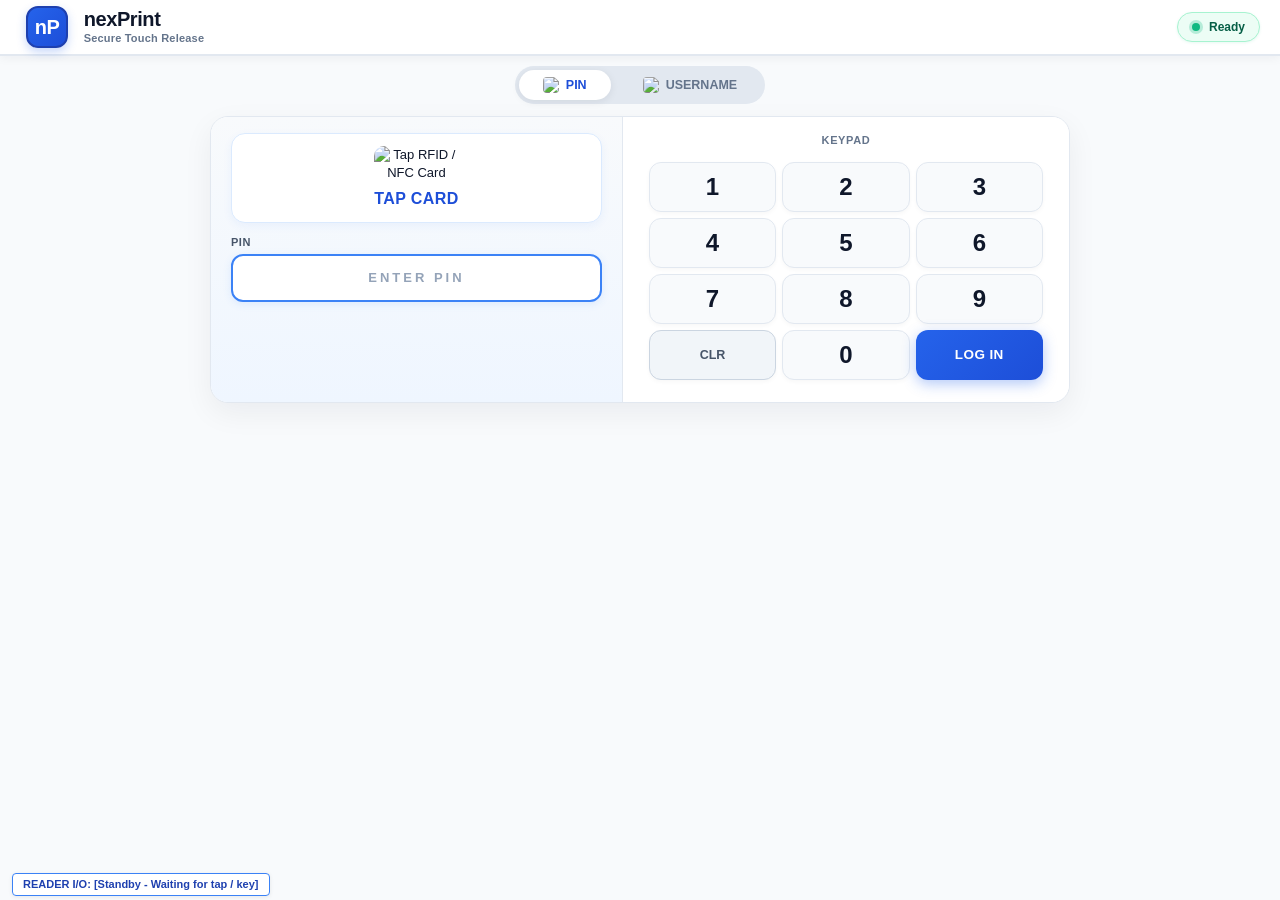
==== rr-secure-print-web/index.html @ 7069d7ba "UPDT ON 29 10 26" ====
﻿<!DOCTYPE html>
<html lang="en">
<head>
  <meta charset="UTF-8">
  <meta name="viewport" content="width=device-width, initial-scale=1.0, maximum-scale=1.0, user-scalable=no">
  <meta http-equiv="Cache-Control" content="no-cache, no-store, must-revalidate">
  <meta http-equiv="Pragma" content="no-cache">
  <meta http-equiv="Expires" content="0">
  <title>nexPrint - Touch Terminal</title>
  <link rel="stylesheet" href="/css/ewb-touch.css?v=38">
  <style>
    /* ============================================================
       nexPrint - Modern Enterprise Touchscreen Design
       Clean, tactile, high-contrast, optimized for Toshiba EWB
       ============================================================ */
    * { box-sizing: border-box; margin: 0; padding: 0; }

    html, body {
      font-family: -apple-system, BlinkMacSystemFont, "Segoe UI", Roboto, Arial, sans-serif;
      background-color: #F8FAFC;
      color: #0F172A;
      margin: 0 !important;
      padding: 0 !important;
      width: 100% !important;
      height: 100% !important;
      max-height: 100% !important;
      font-size: 13px;
      font-weight: 400;
      line-height: 1.4;
      -webkit-user-select: none;
      user-select: none;
      touch-action: manipulation;
      overflow: hidden !important;
      overflow-x: hidden !important;
      overflow-y: hidden !important;
      position: fixed !important;
      top: 0; left: 0; right: 0; bottom: 0;
    }
    strong, b { font-weight: 700; color: #0F172A; }

    /* Top Header Bar */
    .pc-header {
      height: 56px;
      background: #FFFFFF;
      border-bottom: 2px solid #E2E8F0;
      padding: 0 20px;
      box-shadow: 0 2px 10px rgba(15, 23, 42, 0.05);
      width: 100%;
      box-sizing: border-box;
      position: relative;
      z-index: 100;
    }
    .pc-logo-box {
      display: inline-block;
      width: 42px;
      height: 42px;
      line-height: 38px;
      background: linear-gradient(135deg, #2563EB 0%, #1D4ED8 100%);
      border: 2px solid #1E40AF;
      color: #FFFFFF;
      font-weight: 900;
      font-size: 20px;
      text-align: center;
      border-radius: 12px !important;
      vertical-align: middle;
      margin-right: 12px;
      letter-spacing: -0.5px;
      box-shadow: 0 4px 10px rgba(37, 99, 235, 0.25);
    }
    .pc-brand-info { display: inline-block; vertical-align: middle; }
    .pc-brand-name { display: block; color: #0F172A; font-size: 20px; font-weight: 800; line-height: 1.15; letter-spacing: -0.4px; }
    .pc-brand-subtitle { display: block; color: #64748B; font-size: 11px; font-weight: 600; letter-spacing: 0.2px; }
    
    .pc-device-ready {
      display: inline-block;
      background-color: #ECFDF5;
      border: 1.5px solid #A7F3D0;
      padding: 6px 14px;
      border-radius: 20px !important;
      color: #065F46;
      font-size: 12px;
      font-weight: 700;
      vertical-align: middle;
      box-shadow: 0 1px 3px rgba(16, 185, 129, 0.1);
    }
    .pc-status-dot {
      display: inline-block;
      width: 8px;
      height: 8px;
      background-color: #10B981;
      border-radius: 50% !important;
      margin-right: 6px;
      vertical-align: middle;
      box-shadow: 0 0 0 3px rgba(16, 185, 129, 0.25);
    }
    .pc-user-info {
      display: inline-block;
      background-color: #F8FAFC;
      border: 1.5px solid #E2E8F0;
      border-radius: 20px !important;
      padding: 6px 14px;
      font-size: 12px;
      color: #1E293B;
      vertical-align: middle;
      font-weight: 600;
      box-shadow: 0 1px 3px rgba(0, 0, 0, 0.04);
    }
    .pc-btn-header-home {
      display: inline-block;
      background-color: #0F172A !important;
      border: 1px solid #334155 !important;
      border-radius: 8px !important;
      color: #FFFFFF !important;
      font-size: 11.5px;
      font-weight: 700;
      padding: 7px 12px;
      cursor: pointer;
      vertical-align: middle;
      margin-left: 6px;
      transition: all 0.15s ease;
    }
    .pc-btn-header-home:active { background-color: #1E293B !important; }
    .pc-btn-logout {
      display: inline-block;
      background: linear-gradient(135deg, #1E293B 0%, #0F172A 100%) !important;
      border: 1px solid #334155 !important;
      border-radius: 8px !important;
      color: #FFFFFF !important;
      font-size: 11.5px;
      font-weight: 700;
      padding: 7px 14px;
      cursor: pointer;
      vertical-align: middle;
      text-transform: uppercase;
      margin-left: 6px;
      letter-spacing: 0.4px;
      box-shadow: 0 2px 5px rgba(0,0,0,0.1);
      transition: all 0.15s ease;
    }
    .pc-btn-logout:active { background: #DC2626 !important; border-color: #B91C1C !important; }

    /* Alert Banner */
    .pc-alert-strip {
      display: none;
      position: fixed;
      top: 60px;
      left: 15px;
      right: 15px;
      margin-left: auto;
      margin-right: auto;
      width: auto;
      max-width: 650px;
      padding: 10px 18px;
      font-size: 13.5px;
      font-weight: 800;
      text-align: center;
      letter-spacing: 0.3px;
      border-radius: 10px;
      box-shadow: 0 6px 20px rgba(0, 0, 0, 0.15);
      box-sizing: border-box;
      z-index: 9999;
    }
    .pc-alert-strip.pc-alert-info {
      display: block !important;
      background-color: #EFF6FF !important;
      border: 1.5px solid #3B82F6 !important;
      color: #1D4ED8 !important;
    }
    .pc-alert-strip.pc-alert-success {
      display: block !important;
      background-color: #ECFDF5 !important;
      border: 1.5px solid #10B981 !important;
      color: #047857 !important;
    }
    .pc-alert-strip.pc-alert-error {
      display: block !important;
      background-color: #FEF2F2 !important;
      border: 1.5px solid #EF4444 !important;
      color: #B91C1C !important;
    }

    /* Screen Views */
    .pc-screen { display: none; }
    .pc-screen.pc-active { display: block; }

    /* Screen 1: Authentication Screen */
    .pc-auth-screen { padding: 10px 14px 16px 14px; }
    .pc-auth-wrapper { max-width: 860px; width: 100%; margin: 0 auto; }
    
    /* Modern Pill Navigation Segmented Dock */
    .pc-auth-nav-dock {
      display: flex;
      justify-content: center;
      gap: 8px;
      margin-bottom: 12px;
      background: #E2E8F0;
      padding: 4px;
      border-radius: 28px;
      width: fit-content;
      margin-left: auto;
      margin-right: auto;
    }
    .pc-auth-pill {
      background: transparent;
      border: none;
      border-radius: 22px !important;
      padding: 7px 24px;
      font-size: 12.5px;
      font-weight: 700;
      color: #64748B;
      cursor: pointer;
      display: inline-flex;
      align-items: center;
      gap: 7px;
      transition: all 0.15s ease;
    }
    .pc-auth-pill.active {
      background: #FFFFFF !important;
      color: #1D4ED8 !important;
      box-shadow: 0 2px 8px rgba(15, 23, 42, 0.08);
      font-weight: 800;
    }
    .pc-auth-pill-icon {
      width: 16px;
      height: 16px;
      border-radius: 4px;
      vertical-align: middle;
    }

    .pc-auth-table {
      width: 100%;
      background: #FFFFFF;
      border: 1.5px solid #E2E8F0;
      border-radius: 18px !important;
      border-collapse: separate;
      box-shadow: 0 10px 30px rgba(15, 23, 42, 0.06);
      overflow: hidden;
    }
    .pc-col-left {
      width: 48%;
      background: linear-gradient(180deg, #F8FAFC 0%, #EFF6FF 100%);
      border-right: 1.5px solid #E2E8F0;
      padding: 16px 20px;
      vertical-align: top;
      text-align: center;
    }
    .pc-rfid-hero-wrap {
      background: #FFFFFF;
      border: 1.5px solid #DBEAFE;
      border-radius: 14px;
      padding: 12px 10px 10px 10px;
      box-shadow: 0 3px 10px rgba(37, 99, 235, 0.06);
      margin-bottom: 12px;
    }
    .pc-rfid-hero-img {
      max-width: 84px;
      max-height: 84px;
      object-fit: contain;
      border-radius: 10px;
      display: block;
      margin: 0 auto 6px auto;
    }
    .pc-rfid-title {
      font-size: 16px;
      font-weight: 800;
      color: #1D4ED8;
      letter-spacing: 0.4px;
      margin-bottom: 1px;
    }
    .pc-rfid-sub {
      font-size: 10.5px;
      font-weight: 600;
      color: #64748B;
      text-transform: uppercase;
      letter-spacing: 0.3px;
    }
    .pc-rfid-status {
      width: 85%;
      height: 26px;
      line-height: 24px;
      margin: 6px auto 0 auto;
      border: 1px solid #BFDBFE;
      background: #EFF6FF;
      border-radius: 20px !important;
      text-align: center;
      font-size: 11px;
      font-weight: 700;
      color: #1D4ED8;
    }

    .pc-pin-label {
      font-size: 11px;
      font-weight: 800;
      color: #475569;
      text-transform: uppercase;
      letter-spacing: 0.5px;
      margin-bottom: 4px;
      text-align: left;
    }
    .pc-pin-box {
      width: 100%;
      height: 48px;
      line-height: 44px;
      background: #FFFFFF;
      border: 2px solid #3B82F6;
      border-radius: 12px !important;
      text-align: center;
      margin-bottom: 8px;
      box-shadow: 0 2px 8px rgba(59, 130, 246, 0.12);
    }
    .pc-pin-placeholder {
      color: #94A3B8;
      font-size: 13px;
      font-weight: 800;
      letter-spacing: 3px;
    }
    .pc-pin-dot {
      display: inline-block;
      width: 13px;
      height: 13px;
      background-color: #2563EB !important;
      border-radius: 50% !important;
      margin: 0 5px;
      vertical-align: middle;
      box-shadow: 0 2px 6px rgba(37, 99, 235, 0.4);
    }

    /* Right Column: Numeric Keypad */
    .pc-col-right {
      width: 52%;
      background: #FFFFFF;
      padding: 16px 20px;
      vertical-align: top;
    }
    .pc-keypad-title {
      font-size: 11px;
      font-weight: 800;
      color: #64748B;
      text-transform: uppercase;
      letter-spacing: 0.6px;
      margin-bottom: 8px;
      text-align: center;
    }
    .pc-keypad-tbl {
      width: 100%;
      border-collapse: separate;
      border-spacing: 6px;
    }
    .pc-keypad-tbl td { width: 33.33%; padding: 0; }
    .pc-kbtn {
      width: 100%;
      height: 50px;
      line-height: 48px;
      background: #F8FAFC;
      border: 1.5px solid #E2E8F0;
      border-radius: 12px !important;
      font-size: 24px;
      font-weight: 700;
      color: #0F172A;
      cursor: pointer;
      text-align: center;
      box-shadow: 0 2px 4px rgba(0, 0, 0, 0.03);
      transition: all 0.12s ease;
    }
    .pc-kbtn:active {
      background: #EFF6FF !important;
      border-color: #3B82F6 !important;
      color: #1D4ED8 !important;
    }
    .pc-kbtn-clear {
      background: #F1F5F9;
      border-color: #CBD5E1;
      color: #475569;
      font-size: 12.5px;
      font-weight: 800;
      border-radius: 12px !important;
    }
    .pc-kbtn-clear:active {
      background: #FEE2E2 !important;
      border-color: #F87171 !important;
      color: #DC2626 !important;
    }
    .pc-kbtn-enter {
      background: linear-gradient(135deg, #2563EB 0%, #1D4ED8 100%) !important;
      border: none !important;
      color: #FFFFFF !important;
      font-size: 13.5px;
      font-weight: 800;
      letter-spacing: 0.4px;
      border-radius: 12px !important;
      box-shadow: 0 4px 14px rgba(37, 99, 235, 0.35) !important;
    }
    .pc-kbtn-enter:active {
      background: #1E40AF !important;
    }

    .pc-input-touch {
      width: 100%;
      height: 44px;
      line-height: 42px;
      background: #FFFFFF;
      border: 1.5px solid #CBD5E1;
      border-radius: 10px !important;
      font-size: 14px;
      font-weight: 600;
      color: #0F172A;
      padding: 0 12px;
      margin-bottom: 10px;
    }
    .pc-input-touch:focus {
      border-color: #2563EB;
      outline: none;
      background: #EFF6FF;
      box-shadow: 0 0 0 3px rgba(37, 99, 235, 0.15);
    }

    /* SCREEN 2: MAIN MENU */
    .pc-menu-screen { padding: 14px 16px 20px 16px; }
    .pc-menu-wrapper { max-width: 1060px; width: 100%; margin: 0 auto; }
    .pc-menu-title-bar { text-align: center; margin-bottom: 20px; }
    .pc-menu-title-bar h2 { font-size: 21px; font-weight: 800; color: #0F172A; margin: 0; letter-spacing: -0.3px; }

    .pc-menu-table {
      width: 100% !important;
      border-collapse: separate !important;
      border-spacing: 16px 0 !important;
      table-layout: fixed !important;
    }
    .pc-menu-table td {
      width: 33.333% !important;
      vertical-align: top !important;
      padding: 0 !important;
    }
    .pc-menu-card {
      width: 100% !important;
      background: #FFFFFF;
      border: 1.5px solid #E2E8F0;
      border-radius: 18px !important;
      padding: 38px 16px 32px 16px !important;
      text-align: center !important;
      cursor: pointer;
      box-shadow: 0 4px 16px rgba(15, 23, 42, 0.05);
      position: relative;
      box-sizing: border-box !important;
      min-height: 200px;
      transition: all 0.15s ease;
    }
    .pc-menu-card:active {
      background: #F8FAFC;
    }

    /* Individual Color Signatures */
    .pc-menu-card-print {
      border-top: 5px solid #2563EB !important;
    }
    .pc-menu-card-print:active {
      border-color: #2563EB !important;
      box-shadow: 0 8px 24px rgba(37, 99, 235, 0.18);
    }
    .pc-menu-card-copy {
      border-top: 5px solid #F59E0B !important;
    }
    .pc-menu-card-copy:active {
      border-color: #F59E0B !important;
      box-shadow: 0 8px 24px rgba(245, 158, 11, 0.18);
    }
    .pc-menu-card-scan {
      border-top: 5px solid #10B981 !important;
    }
    .pc-menu-card-scan:active {
      border-color: #10B981 !important;
      box-shadow: 0 8px 24px rgba(16, 185, 129, 0.18);
    }

    .pc-menu-card-badge {
      position: absolute;
      top: 12px;
      right: 12px;
      background: #EFF6FF !important;
      color: #1D4ED8 !important;
      border: 1px solid #BFDBFE !important;
      border-radius: 20px !important;
      font-size: 11px;
      font-weight: 800;
      padding: 3px 9px;
      text-transform: uppercase;
    }

    .pc-menu-icon-wrap {
      width: 88px;
      height: 88px;
      margin: 0 auto 16px auto;
      border-radius: 22px !important;
      display: block;
      text-align: center;
      position: relative;
    }
    .pc-menu-card-print .pc-menu-icon-wrap {
      background: linear-gradient(135deg, #EFF6FF, #DBEAFE);
      border: 1.5px solid #BFDBFE;
    }
    .pc-menu-card-copy .pc-menu-icon-wrap {
      background: linear-gradient(135deg, #FEF3C7, #FDE68A);
      border: 1.5px solid #FCD34D;
    }
    .pc-menu-card-scan .pc-menu-icon-wrap {
      background: linear-gradient(135deg, #ECFDF5, #D1FAE5);
      border: 1.5px solid #A7F3D0;
    }

    .pc-menu-icon {
      width: 60px;
      height: 60px;
      margin: 14px auto 0 auto;
      display: block;
      border-radius: 10px;
      object-fit: contain;
    }
    .pc-menu-svg-fallback {
      width: 88px;
      height: 88px;
      line-height: 88px;
      text-align: center;
      margin: 0 auto;
    }
    .pc-menu-svg-fallback svg {
      vertical-align: middle;
      margin-top: 14px;
    }

    .pc-menu-card-title {
      font-size: 21px !important;
      font-weight: 800 !important;
      color: #0F172A;
      margin: 0 !important;
      letter-spacing: -0.3px;
      text-align: center !important;
      line-height: 1.2;
    }

    .pc-btn-access-home {
      display: inline-block;
      padding: 10px 24px;
      background: #0F172A;
      border: 1.5px solid #334155;
      color: #FFFFFF !important;
      border-radius: 24px !important;
      font-size: 13px;
      font-weight: 700;
      letter-spacing: 0.3px;
      cursor: pointer;
      box-shadow: 0 4px 12px rgba(15, 23, 42, 0.15);
      transition: all 0.15s ease;
    }
    .pc-btn-access-home:active {
      background: #1E293B;
    }

    /* SCREEN 3: PRINT RELEASE QUEUE */
    .pc-queue-screen { padding: 10px 14px 70px 14px; }
    .pc-queue-wrapper { max-width: 1100px; width: 100%; margin: 0 auto; }
    .pc-tab-bar {
      width: 100%;
      background: #FFFFFF;
      border: 1.5px solid #E2E8F0;
      border-top: 3px solid #2563EB;
      border-radius: 12px !important;
      padding: 8px 12px;
      margin-bottom: 10px;
      box-shadow: 0 2px 6px rgba(0, 0, 0, 0.03);
    }
    .pc-btn-menu-back {
      padding: 6px 14px;
      font-size: 12px;
      font-weight: 700;
      background: #0F172A;
      color: #FFFFFF;
      border: none;
      border-radius: 8px !important;
      cursor: pointer;
      margin-right: 8px;
      vertical-align: middle;
    }
    .pc-tab-active {
      font-size: 14px;
      font-weight: 800;
      color: #0F172A;
      vertical-align: middle;
    }
    .pc-count-tag {
      color: #2563EB;
      font-weight: 800;
    }
    .pc-btn-print-all {
      padding: 7px 18px;
      font-size: 12.5px;
      font-weight: 800;
      background: linear-gradient(135deg, #2563EB 0%, #1D4ED8 100%);
      color: #FFFFFF;
      border: none;
      border-radius: 8px !important;
      cursor: pointer;
      margin-right: 6px;
      vertical-align: middle;
      box-shadow: 0 2px 8px rgba(37, 99, 235, 0.3);
    }
    .pc-btn-refresh {
      padding: 7px 14px;
      font-size: 12px;
      font-weight: 700;
      background: #FFFFFF;
      color: #0F172A;
      border: 1.5px solid #CBD5E1;
      border-radius: 8px !important;
      cursor: pointer;
      vertical-align: middle;
    }

    .pc-table-wrap {
      width: 100%;
      background: #FFFFFF;
      border: 1.5px solid #E2E8F0;
      border-radius: 12px !important;
      box-shadow: 0 4px 12px rgba(0, 0, 0, 0.03);
      max-height: calc(100vh - 165px);
      overflow-y: auto;
      -webkit-overflow-scrolling: touch;
    }
    table.pc-job-table { width: 100%; border-collapse: collapse; }
    table.pc-job-table thead { background: #F8FAFC; position: sticky; top: 0; z-index: 2; }
    table.pc-job-table th {
      padding: 10px 12px;
      font-size: 11px;
      font-weight: 700;
      color: #64748B;
      text-align: left;
      border-bottom: 1.5px solid #E2E8F0;
    }
    table.pc-job-table td {
      padding: 12px 12px;
      font-size: 13px;
      color: #0F172A;
      border-bottom: 1px solid #F1F5F9;
      vertical-align: middle;
    }
    .pc-checkbox-touch {
      width: 22px;
      height: 22px;
      cursor: pointer;
      border-radius: 6px !important;
    }
    .pc-empty-queue { padding: 40px 20px; text-align: center; color: #64748B; }

    /* Bottom Action Dock */
    .pc-action-dock {
      position: fixed;
      bottom: 0;
      left: 0;
      right: 0;
      height: 60px;
      background: rgba(255, 255, 255, 0.98);
      border-top: 2px solid #E2E8F0;
      padding: 8px 18px;
      box-shadow: 0 -4px 16px rgba(0,0,0,0.06);
      z-index: 50;
      box-sizing: border-box;
    }
    .pc-selection-summary { font-size: 13.5px; font-weight: 700; color: #0F172A; }
    .pc-summary-sep { color: #CBD5E1; margin: 0 5px; }
    .pc-btn-dock-cancel {
      padding: 8px 16px;
      font-size: 12px;
      font-weight: 700;
      background: #FFFFFF;
      border: 1.5px solid #CBD5E1;
      border-radius: 8px !important;
      color: #0F172A;
      cursor: pointer;
      margin-right: 6px;
    }
    .pc-btn-dock-print {
      padding: 8px 22px;
      font-size: 13px;
      font-weight: 800;
      background: linear-gradient(135deg, #2563EB 0%, #1D4ED8 100%);
      border: none;
      border-radius: 8px !important;
      color: #FFFFFF;
      cursor: pointer;
      text-transform: uppercase;
      box-shadow: 0 4px 14px rgba(37, 99, 235, 0.3);
    }
    .pc-btn-disabled { opacity: 0.45; cursor: default; }

    /* Walk-Up Screens (Photocopy & Document Scan) */
    .pc-copy-screen, .pc-scan-screen {
      padding: 10px 14px;
      height: calc(100% - 56px);
      max-height: calc(100% - 56px);
      box-sizing: border-box;
      overflow: hidden;
    }
    .pc-copy-wrapper { max-width: 720px; width: 100%; margin: 24px auto 0 auto; }
    .pc-walkup-card {
      border-radius: 18px !important;
      padding: 32px 24px;
      text-align: center;
      box-shadow: 0 10px 30px rgba(0, 0, 0, 0.08);
    }
    .pc-btn-finish-walkup {
      padding: 12px 24px;
      font-size: 13px;
      font-weight: 800;
      background: #10B981;
      border: none;
      border-radius: 10px !important;
      color: #FFFFFF;
      cursor: pointer;
      text-transform: uppercase;
      letter-spacing: 0.3px;
      box-shadow: 0 4px 12px rgba(16, 185, 129, 0.3);
    }
    .pc-btn-secondary {
      padding: 12px 22px;
      font-size: 13px;
      font-weight: 700;
      background: #F1F5F9;
      border: 1.5px solid #CBD5E1;
      color: #334155;
      border-radius: 10px !important;
      cursor: pointer;
    }

    @media (max-width: 900px) {
      .pc-col-hide-sm { display: none !important; }
    }
  </style>
</head>
<body>

  <!-- ============================================================
       TOP HEADER (Compact, Zero-Overflow Enterprise Header)
       ============================================================ -->
  <div class="pc-header">
    <table style="width:100%; height:100%; border-collapse:collapse;" cellpadding="0" cellspacing="0">
      <tr>
        <td style="vertical-align:middle; text-align:left; white-space:nowrap;">
          <div class="pc-header-brand" id="ewbBrandContainer" style="display:inline-block; vertical-align:middle; padding-left:6px;">
            <div id="ewbDefaultBrandGroup" style="display:inline-block; vertical-align:middle;">
              <div class="pc-logo-box" id="ewbLogoBox">nP</div>
              <div class="pc-brand-info" id="ewbBrandInfo">
                <span class="pc-brand-name" id="ewbBrandName">nexPrint</span>
                <span class="pc-brand-subtitle" id="ewbBrandSubtitle">Secure Touch Release</span>
              </div>
            </div>
            <img id="ewbLogoImg" style="display:none; max-height:36px; max-width:180px; vertical-align:middle; object-fit:contain;" src="" alt="Logo">
          </div>
        </td>
        <td style="vertical-align:middle; text-align:right; white-space:nowrap;">
          <!-- Active User & Session Control (visible when logged in) -->
          <div id="userHeaderSection" style="display:none; white-space:nowrap;">
            <span class="pc-user-info">
              User: <strong id="userBadgeText">User</strong>
            </span>
            <span id="userDeptText" style="display:none;"></span>
            <span id="userPrintCount" style="display:none;">0</span>
            <span id="userCopyCount" style="display:none;">0</span>
            <button type="button" class="pc-btn-header-home" id="headerHomeBtn" onclick="window.openDeviceHome()" title="Access Toshiba Device Home">
              <svg width="14" height="14" viewBox="0 0 24 24" fill="none" stroke="currentColor" stroke-width="2.2" stroke-linecap="round" stroke-linejoin="round" style="display:inline-block; vertical-align:middle; margin-right:3px;">
                <path d="M3 9l9-7 9 7v11a2 2 0 0 1-2 2H5a2 2 0 0 1-2-2z"></path>
                <polyline points="9 22 9 12 15 12 15 22"></polyline>
              </svg>
              <span style="vertical-align:middle;">HOME</span>
            </button>
            <button type="button" class="pc-btn-logout" id="logoutBtn" onclick="window.handleLogout()">
              LOGOUT <span id="timerCountdown" style="font-weight:400; opacity:0.85;">(120s)</span>
            </button>
          </div>

          <!-- Ready indicator (visible on login screen) -->
          <div id="deviceStatusHeader" class="pc-device-ready">
            <span class="pc-status-dot"></span> Ready
          </div>
        </td>
      </tr>
    </table>
  </div>

  <!-- Global Alert Strip -->
  <div id="alertBox" class="pc-alert-strip"></div>

  <!-- ============================================================
       SCREEN 1: AUTHENTICATION (PaperCut MF Executive Touchscreen)
       ============================================================ -->
  <div id="screenAuth" class="pc-screen pc-auth-screen pc-active">
    <!-- Real-time Hardware I/O Debug Status Bar for Toshiba Terminal -->
    <div id="rawKeyDebug" style="position:fixed; bottom:4px; left:12px; font-size:11px; color:#1E40AF; font-weight:700; z-index:999999; background:rgba(255,255,255,0.95); padding:3px 10px; border:1.5px solid #3B82F6; border-radius:4px; box-shadow:0 1px 4px rgba(0,0,0,0.08);">READER I/O: [Standby - Waiting for tap / key]</div>

    <div class="pc-auth-wrapper">

      <!-- Modern Segmented Capsule Dock -->
      <div class="pc-auth-nav-dock">
        <button type="button" id="tabAuthPin" class="pc-auth-pill active" onclick="window.switchAuthMode('PIN')">
          <img src="/img/icon-pin.jpg" class="pc-auth-pill-icon" alt="PIN">
          <span>PIN</span>
        </button>
        <button type="button" id="tabAuthUserPass" class="pc-auth-pill" onclick="window.switchAuthMode('USER_PASS')">
          <img src="/img/icon-user.jpg" class="pc-auth-pill-icon" alt="Username">
          <span>USERNAME</span>
        </button>
      </div>

      <!-- VIEW 1: PIN AUTHENTICATION -->
      <div id="authViewPin">
        <table class="pc-auth-table" cellpadding="0" cellspacing="0">
          <tr>
            <td class="pc-col-left" valign="top">
              <!-- RFID / NFC Contactless Tap Hero -->
              <div class="pc-rfid-hero-wrap">
                <img src="/img/icon-card-tap.jpg" class="pc-rfid-hero-img" alt="Tap RFID / NFC Card">
                <div class="pc-rfid-title">TAP CARD</div>
                <input type="text" id="pcCardCatcher" inputmode="none" readonly tabindex="-1" autocomplete="off" autocorrect="off" autocapitalize="off" spellcheck="false"
                       style="position:absolute; opacity:0; pointer-events:none; width:1px; height:1px; left:-9999px; top:-9999px;">
              </div>

              <!-- Unregistered Card Alert Prompt -->
              <div id="cardAssociationPrompt" style="display:none; background:#EFF6FF; border:1.5px solid #2563EB; border-radius:8px; padding:8px 12px; margin-bottom:10px; text-align:left;">
                <table style="width:100%; border-collapse:collapse;" cellpadding="0" cellspacing="0">
                  <tr>
                    <td style="font-size:11.5px; font-weight:800; color:#1D4ED8; text-transform:uppercase;">NEW CARD DETECTED</td>
                    <td style="text-align:right;">
                      <a href="javascript:void(0)" onclick="window.cancelCardAssociation()" style="font-size:10.5px; font-weight:700; color:#EF4444; text-decoration:none;">CANCEL</a>
                    </td>
                  </tr>
                </table>
                <div style="font-size:11px; color:#1E40AF; margin-top:3px;">
                  ID: <strong id="detectedCardId" style="font-family:monospace; background:#DBEAFE; padding:1px 5px; border-radius:3px;"></strong>
                </div>
                <div style="font-size:10.5px; color:#1D4ED8; font-weight:600; margin-top:2px;">
                  Enter your PIN below to register this card.
                </div>
              </div>

              <div class="pc-pin-label">PIN</div>
              <div id="pinDisplay" class="pc-pin-box">
                <span class="pc-pin-placeholder">ENTER PIN</span>
              </div>
            </td>

            <td class="pc-col-right" valign="top">
              <div class="pc-keypad-title">KEYPAD</div>
              <table class="pc-keypad-tbl" cellpadding="0" cellspacing="6">
                <tr>
                  <td><button type="button" class="pc-kbtn" onclick="window.handleKeypad('1')">1</button></td>
                  <td><button type="button" class="pc-kbtn" onclick="window.handleKeypad('2')">2</button></td>
                  <td><button type="button" class="pc-kbtn" onclick="window.handleKeypad('3')">3</button></td>
                </tr>
                <tr>
                  <td><button type="button" class="pc-kbtn" onclick="window.handleKeypad('4')">4</button></td>
                  <td><button type="button" class="pc-kbtn" onclick="window.handleKeypad('5')">5</button></td>
                  <td><button type="button" class="pc-kbtn" onclick="window.handleKeypad('6')">6</button></td>
                </tr>
                <tr>
                  <td><button type="button" class="pc-kbtn" onclick="window.handleKeypad('7')">7</button></td>
                  <td><button type="button" class="pc-kbtn" onclick="window.handleKeypad('8')">8</button></td>
                  <td><button type="button" class="pc-kbtn" onclick="window.handleKeypad('9')">9</button></td>
                </tr>
                <tr>
                  <td><button type="button" class="pc-kbtn pc-kbtn-clear" onclick="window.handleKeypad('CLEAR')">CLR</button></td>
                  <td><button type="button" class="pc-kbtn" onclick="window.handleKeypad('0')">0</button></td>
                  <td><button type="button" class="pc-kbtn pc-kbtn-enter" onclick="window.handleKeypad('ENTER')">LOG IN</button></td>
                </tr>
              </table>
            </td>
          </tr>
        </table>
      </div>

      <!-- VIEW 2: USERNAME & PASSWORD AUTHENTICATION -->
      <div id="authViewUserPass" style="display:none;">
        <table class="pc-auth-table" cellpadding="0" cellspacing="0">
          <tr>
            <td class="pc-col-left" valign="top">
              <div class="pc-rfid-hero-wrap" style="padding-top:16px;">
                <img src="/img/icon-user.jpg" class="pc-rfid-hero-img" alt="User Account">
                <div class="pc-rfid-title">ACCOUNT</div>
                <div class="pc-rfid-sub">Active Directory Login</div>
              </div>
            </td>

            <td class="pc-col-right" valign="top">
              <form id="userPassForm" onsubmit="window.submitUserPass(event); return false;">
                <div class="pc-keypad-title" style="text-align:left; margin-bottom:8px;">LOGIN</div>
                <div class="pc-pin-label">USERNAME</div>
                <input type="text" id="inputUsername" class="pc-input-touch" placeholder="Username" autocomplete="off" autocapitalize="none">
                <div class="pc-pin-label">PASSWORD</div>
                <input type="password" id="inputPassword" class="pc-input-touch" placeholder="Password" autocomplete="off">
                <table style="width:100%; border-collapse:collapse; margin-top:6px;" cellpadding="0" cellspacing="0">
                  <tr>
                    <td style="width:32%; padding-right:6px;">
                      <button type="button" class="pc-kbtn pc-kbtn-clear" style="width:100%;" onclick="window.clearUserPass()">CLR</button>
                    </td>
                    <td style="width:68%;">
                      <button type="submit" id="btnSubmitUserPass" class="pc-kbtn pc-kbtn-enter" style="width:100%; font-weight:800;" onclick="window.submitUserPass(event)">LOG IN</button>
                    </td>
                  </tr>
                </table>
              </form>
            </td>
          </tr>
        </table>
      </div>

    </div>
  </div>

  <!-- ============================================================
       SCREEN 2: MAIN MENU - Strictly Horizontal 3 Tiles (Table Layout)
       ============================================================ -->
  <div id="screenMenu" class="pc-screen pc-menu-screen">
    <div class="pc-menu-wrapper">
      <div class="pc-menu-title-bar">
        <h2>Select an Application</h2>
      </div>

      <!-- 3 Primary Application Cards (Clean & Minimal) -->
      <table class="pc-menu-table" cellpadding="0" cellspacing="0">
        <tr>
          <!-- Tile 1: Print Release -->
          <td style="width:33.333%;">
            <div class="pc-menu-card pc-menu-card-print" onclick="window.openPrintRelease()" role="button" tabindex="0">
              <div class="pc-menu-card-badge" id="menuPrintBadge">0 Jobs</div>
              <div class="pc-menu-icon-wrap">
                <img src="/img/icon-print-release.jpg" class="pc-menu-icon" alt="Print Release" onerror="this.style.display='none'; document.getElementById('menuSvgPrint').style.display='block';">
                <div id="menuSvgPrint" class="pc-menu-svg-fallback" style="display:none;">
                  <svg width="50" height="50" viewBox="0 0 24 24" fill="none" stroke="#1D4ED8" stroke-width="1.8" stroke-linecap="round" stroke-linejoin="round"><path d="M6 9V2h12v7"></path><path d="M6 18H4a2 2 0 0 1-2-2v-5a2 2 0 0 1 2-2h16a2 2 0 0 1 2 2v5a2 2 0 0 1-2 2h-2"></path><rect x="6" y="14" width="12" height="8"></rect></svg>
                </div>
              </div>
              <div class="pc-menu-card-title">Print Release</div>
            </div>
          </td>

          <!-- Tile 2: Copy -->
          <td style="width:33.333%;">
            <div class="pc-menu-card pc-menu-card-copy" onclick="window.openCopyFunction()" role="button" tabindex="0">
              <div class="pc-menu-icon-wrap">
                <img src="/img/icon-copy.jpg" class="pc-menu-icon" alt="Copy" onerror="this.style.display='none'; document.getElementById('menuSvgCopy').style.display='block';">
                <div id="menuSvgCopy" class="pc-menu-svg-fallback" style="display:none;">
                  <svg width="50" height="50" viewBox="0 0 24 24" fill="none" stroke="#D97706" stroke-width="1.8" stroke-linecap="round" stroke-linejoin="round"><rect x="9" y="9" width="13" height="13" rx="2" ry="2"></rect><path d="M5 15H4a2 2 0 0 1-2-2V4a2 2 0 0 1 2-2h9a2 2 0 0 1 2 2v1"></path></svg>
                </div>
              </div>
              <div class="pc-menu-card-title">Copy</div>
            </div>
          </td>

          <!-- Tile 3: Scan -->
          <td style="width:33.333%;">
            <div class="pc-menu-card pc-menu-card-scan" onclick="window.openScanFunction()" role="button" tabindex="0">
              <div class="pc-menu-icon-wrap">
                <img src="/img/icon-scan.jpg" class="pc-menu-icon" alt="Scan" onerror="this.style.display='none'; document.getElementById('menuSvgScan').style.display='block';">
                <div id="menuSvgScan" class="pc-menu-svg-fallback" style="display:none;">
                  <svg width="50" height="50" viewBox="0 0 24 24" fill="none" stroke="#059669" stroke-width="1.8" stroke-linecap="round" stroke-linejoin="round"><path d="M3 7V5a2 2 0 0 1 2-2h2"></path><path d="M17 3h2a2 2 0 0 1 2 2v2"></path><path d="M21 17v2a2 2 0 0 1-2 2h-2"></path><path d="M7 21H5a2 2 0 0 1-2-2v-2"></path><line x1="7" y1="12" x2="17" y2="12"></line></svg>
                </div>
              </div>
              <div class="pc-menu-card-title">Scan</div>
            </div>
          </td>
        </tr>
      </table>

      <!-- Bottom Minimal Action: Access Device Home -->
      <div class="pc-menu-home-dock" style="margin-top:20px; text-align:center;">
        <button type="button" class="pc-btn-access-home" onclick="window.openDeviceHome()" title="Access native Toshiba home screen">
          <svg width="18" height="18" viewBox="0 0 24 24" fill="none" stroke="currentColor" stroke-width="2.2" stroke-linecap="round" stroke-linejoin="round" style="display:inline-block; vertical-align:middle; margin-right:8px;">
            <path d="M3 9l9-7 9 7v11a2 2 0 0 1-2 2H5a2 2 0 0 1-2-2z"></path>
            <polyline points="9 22 9 12 15 12 15 22"></polyline>
          </svg>
          <span style="vertical-align:middle;">Access Home</span>
        </button>
      </div>
    </div>
  </div>

  <!-- ============================================================
       SCREEN 3: PRINT RELEASE (Held Jobs Queue)
       ============================================================ -->
  <div id="screenQueue" class="pc-screen pc-queue-screen">
    <div class="pc-queue-wrapper">
      <table class="pc-tab-bar" cellpadding="0" cellspacing="0">
        <tr>
          <td style="vertical-align:middle; text-align:left; white-space:nowrap;">
            <button type="button" class="pc-btn-menu-back" onclick="window.showMenuScreen()" title="Return to App Launcher">
              &larr; Apps
            </button>
            <div class="pc-tab-active" style="display:inline-block; vertical-align:middle;">
              Print Release <span id="queueCountBadge" class="pc-count-tag">(0)</span>
            </div>
            <button type="button" class="pc-btn-secondary" onclick="window.toggleSelectAllCheckbox(true)" style="margin-left:6px; padding:4px 8px; font-size:11px; font-weight:600; background:#F8FAFC; color:#334155; border:1px solid #CBD5E1; cursor:pointer;">
              Select All
            </button>
          </td>
          <td style="vertical-align:middle; text-align:right; white-space:nowrap;">
            <button id="printAllBtn" class="pc-btn-print-all" onclick="window.printAllJobs()">
              Release All <span id="printAllCountText">(0)</span>
            </button>
            <button class="pc-btn-refresh" onclick="window.loadJobs()">
              Refresh
            </button>
          </td>
        </tr>
      </table>

      <div class="pc-table-wrap">
        <table class="pc-job-table" cellpadding="0" cellspacing="0">
          <thead>
            <tr>
              <th style="width:38px; text-align:center;">
                <input type="checkbox" id="selectAllCheckbox" class="pc-checkbox-touch" onchange="window.toggleSelectAllCheckbox(this.checked)">
              </th>
              <th>DOCUMENT NAME</th>
              <th class="pc-col-hide-sm" style="width:130px;">SUBMITTED</th>
              <th style="width:65px; text-align:center;">PAGES</th>
              <th class="pc-col-hide-sm" style="width:95px;">ATTRIBUTES</th>
              <th class="pc-col-hide-sm" style="width:80px; text-align:right;">COST</th>
              <th style="width:85px; text-align:right; padding-right:12px;">STATUS</th>
            </tr>
          </thead>
          <tbody id="jobListTableBody"></tbody>
        </table>
        <div id="emptyQueueMessage" style="display:none;" class="pc-empty-queue">
          <h3>No Held Print Jobs Waiting</h3>
          <p>Send your documents to the "nexPrint" virtual queue from your computer, then release them here.</p>
        </div>
      </div>
    </div>

    <!-- Bottom Action Dock -->
    <div class="pc-action-dock">
      <table style="width:100%; border-collapse:collapse;" cellpadding="0" cellspacing="0">
        <tr>
          <td style="vertical-align:middle; text-align:left; white-space:nowrap;">
            <div class="pc-selection-summary">
              <span id="selectedSummaryText" style="color:#1D4ED8; font-weight:700;">0 selected</span>
              <span class="pc-summary-sep">|</span>
              <span id="selectedPagesText">0 pgs</span>
              <span class="pc-summary-sep pc-col-hide-sm">|</span>
              <span id="selectedCostText" class="pc-col-hide-sm">LKR 0.00</span>
            </div>
          </td>
          <td style="vertical-align:middle; text-align:right; white-space:nowrap;">
            <button id="dockMenuBtn" class="pc-btn-dock-cancel" onclick="window.showMenuScreen()" style="background:#0F172A; color:#FFFFFF; border-color:#0F172A; margin-right:6px;">
              &larr; Apps
            </button>
            <button id="cancelBtn" class="pc-btn-dock-cancel pc-btn-disabled" onclick="window.cancelSelectedJobs()">
              Delete
            </button>
            <button id="releaseBtn" class="pc-btn-dock-print pc-btn-disabled" onclick="window.releaseSelectedJobs()">
              Print Selected
            </button>
          </td>
        </tr>
      </table>
    </div>
  </div>

  <!-- ============================================================
       SCREEN 4: PHOTOCOPY WALK-UP STATION
       ============================================================ -->
  <div id="screenCopy" class="pc-screen pc-copy-screen">
    <div class="pc-copy-wrapper" style="max-width: 680px; margin: 30px auto 0 auto;">
      <div style="background:#EFF6FF; border:2px solid #2563EB; border-radius:16px; padding:32px 24px; text-align:center; box-shadow:0 6px 20px rgba(37,99,235,0.08);">
        <div style="font-size:48px; margin-bottom:12px; line-height:1;">&#128424;</div>
        <div style="font-size:24px; font-weight:900; color:#1E40AF; margin-bottom:12px; letter-spacing:0.2px;">
          Photocopier Ready
        </div>
        <div style="font-size:16px; font-weight:700; color:#334155;">
          Press <span style="background:#FEF08A; padding:4px 12px; border:1.5px solid #CA8A04; border-radius:6px; color:#854D0E; font-size:17px; font-weight:800;">[ HOME ]</span> on physical panel
        </div>
      </div>

      <div style="display:flex; justify-content:space-between; margin-top:22px;">
        <button type="button" class="pc-btn-secondary" onclick="window.showMenuScreen()" style="padding:12px 22px; font-size:13px; font-weight:700; background:#F1F5F9; border:1.5px solid #CBD5E1; color:#334155; border-radius:8px; cursor:pointer;">
          &larr; Back to Apps
        </button>
        <button type="button" class="pc-btn-finish-walkup" onclick="window.handleFinishCopying()" style="padding:12px 24px; font-size:13px; font-weight:800; border-radius:8px;">
          &#10003; Finish &amp; Logout
        </button>
      </div>
    </div>
  </div>

  <!-- ============================================================
       SCREEN 5: DOCUMENT SCAN WALK-UP STATION
       ============================================================ -->
  <div id="screenScan" class="pc-screen pc-scan-screen">
    <div class="pc-copy-wrapper" style="max-width: 680px; margin: 30px auto 0 auto;">
      <div style="background:#F0FDF4; border:2px solid #16A34A; border-radius:16px; padding:32px 24px; text-align:center; box-shadow:0 6px 20px rgba(22,163,74,0.08);">
        <div style="font-size:48px; margin-bottom:12px; line-height:1;">&#128224;</div>
        <div style="font-size:24px; font-weight:900; color:#15803D; margin-bottom:12px; letter-spacing:0.2px;">
          Scanner Ready
        </div>
        <div style="font-size:16px; font-weight:700; color:#334155;">
          Press <span style="background:#FEF08A; padding:4px 12px; border:1.5px solid #CA8A04; border-radius:6px; color:#854D0E; font-size:17px; font-weight:800;">[ HOME ]</span> on physical panel
        </div>
      </div>

      <div style="display:flex; justify-content:space-between; margin-top:22px;">
        <button type="button" class="pc-btn-secondary" onclick="window.showMenuScreen()" style="padding:12px 22px; font-size:13px; font-weight:700; background:#F1F5F9; border:1.5px solid #CBD5E1; color:#334155; border-radius:8px; cursor:pointer;">
          &larr; Back to Apps
        </button>
        <button type="button" class="pc-btn-secondary" onclick="window.handleFinishCopying()" style="padding:12px 24px; font-size:13px; font-weight:800; background:#10B981; color:#FFFFFF; border:none; border-radius:8px; cursor:pointer;">
          &#10003; Finish &amp; Logout
        </button>
      </div>
    </div>
  </div>

  <script src="/js/ewb-app.js?v=20261026_09"></script>
</body>
</html>
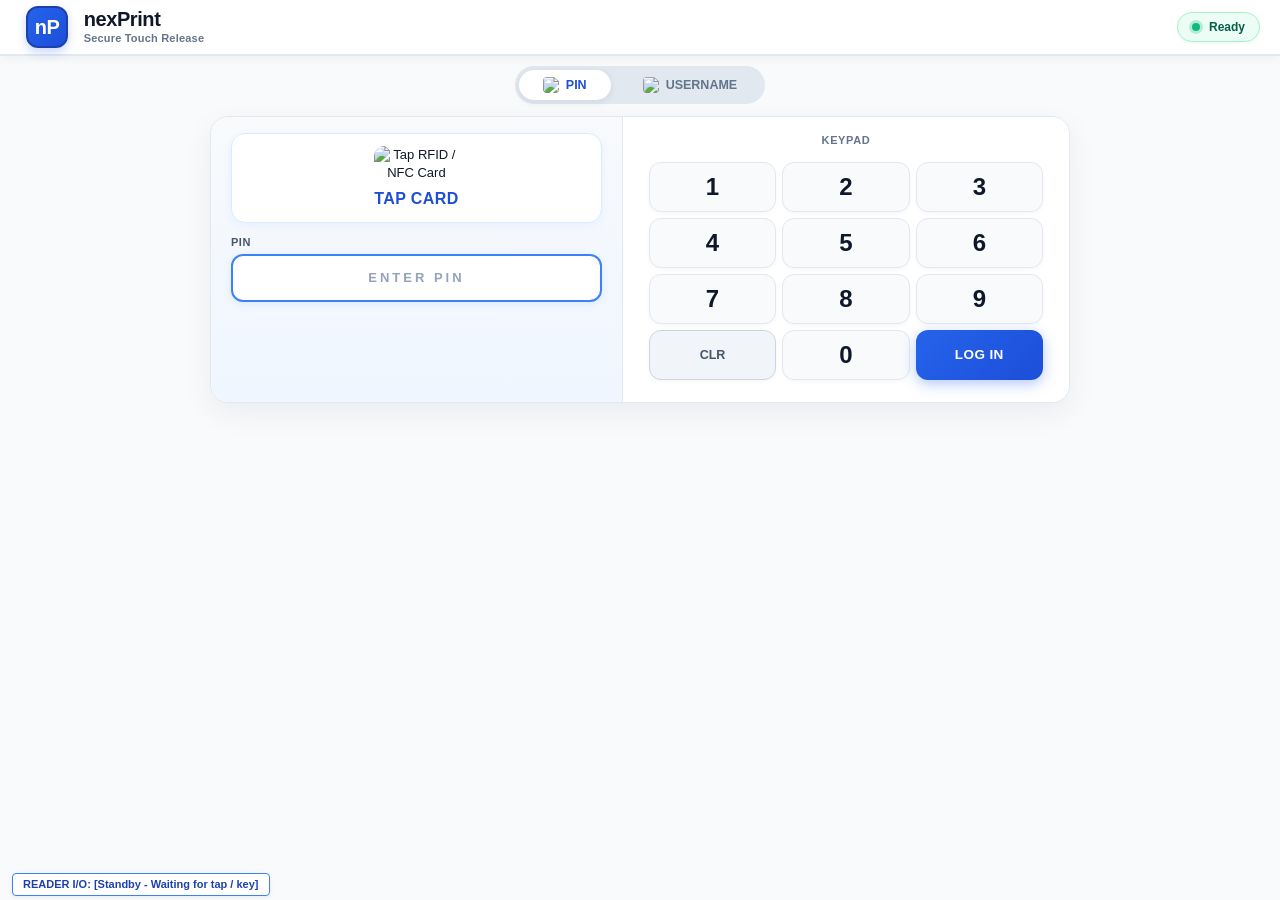
==== commit d3ef6df3: "UPDT 06 11 26" ====
--- a/rr-secure-print-web/index.html
+++ b/rr-secure-print-web/index.html
@@ -1,4 +1,4 @@
-﻿<!DOCTYPE html>
+<!DOCTYPE html>
 <html lang="en">
 <head>
   <meta charset="UTF-8">
@@ -1067,24 +1067,50 @@
        SCREEN 4: PHOTOCOPY WALK-UP STATION
        ============================================================ -->
   <div id="screenCopy" class="pc-screen pc-copy-screen">
-    <div class="pc-copy-wrapper" style="max-width: 680px; margin: 30px auto 0 auto;">
-      <div style="background:#EFF6FF; border:2px solid #2563EB; border-radius:16px; padding:32px 24px; text-align:center; box-shadow:0 6px 20px rgba(37,99,235,0.08);">
-        <div style="font-size:48px; margin-bottom:12px; line-height:1;">&#128424;</div>
-        <div style="font-size:24px; font-weight:900; color:#1E40AF; margin-bottom:12px; letter-spacing:0.2px;">
-          Photocopier Ready
+    <div class="pc-copy-wrapper" style="max-width: 720px; margin: 15px auto 0 auto;">
+      <div style="background:#FFFFFF; border:2px solid #2563EB; border-radius:18px; padding:24px 28px; box-shadow:0 8px 30px rgba(37,99,235,0.12);">
+        <div style="display:flex; align-items:center; justify-content:space-between; border-bottom:1.5px solid #E2E8F0; padding-bottom:14px; margin-bottom:18px;">
+          <div style="display:flex; align-items:center; gap:12px;">
+            <div style="background:#DBEAFE; color:#1D4ED8; width:48px; height:48px; border-radius:12px; display:flex; align-items:center; justify-content:center; font-size:26px;">&#128424;</div>
+            <div>
+              <div style="font-size:20px; font-weight:900; color:#1E3A8A; line-height:1.2;">Photocopier Unlocked</div>
+              <div style="font-size:12px; font-weight:600; color:#64748B;">Walk-up copy session active</div>
+            </div>
+          </div>
+          <div style="background:#DCFCE7; color:#15803D; font-size:12px; font-weight:800; padding:6px 14px; border-radius:20px; border:1px solid #86EFAC;">
+            &#9679; Hardware Ready
+          </div>
         </div>
-        <div style="font-size:16px; font-weight:700; color:#334155;">
-          Press <span style="background:#FEF08A; padding:4px 12px; border:1.5px solid #CA8A04; border-radius:6px; color:#854D0E; font-size:17px; font-weight:800;">[ HOME ]</span> on physical panel
+
+        <!-- 3 Simple Visual Steps -->
+        <div style="display:grid; grid-template-columns: repeat(3, 1fr); gap:14px; margin-bottom:20px;">
+          <div style="background:#F8FAFC; border:1.5px solid #E2E8F0; border-radius:12px; padding:14px 12px; text-align:center;">
+            <div style="width:28px; height:28px; background:#2563EB; color:#FFF; border-radius:50%; font-weight:900; font-size:13px; display:flex; align-items:center; justify-content:center; margin:0 auto 8px auto;">1</div>
+            <div style="font-size:13px; font-weight:800; color:#1E293B; margin-bottom:4px;">Open Screen</div>
+            <div style="font-size:11px; font-weight:600; color:#64748B; line-height:1.4;">Press <span style="background:#FEF08A; padding:2px 6px; border-radius:4px; color:#854D0E; font-weight:800;">[ HOME ]</span> on physical panel</div>
+          </div>
+
+          <div style="background:#F8FAFC; border:1.5px solid #E2E8F0; border-radius:12px; padding:14px 12px; text-align:center;">
+            <div style="width:28px; height:28px; background:#10B981; color:#FFF; border-radius:50%; font-weight:900; font-size:13px; display:flex; align-items:center; justify-content:center; margin:0 auto 8px auto;">2</div>
+            <div style="font-size:13px; font-weight:800; color:#1E293B; margin-bottom:4px;">Make Copies</div>
+            <div style="font-size:11px; font-weight:600; color:#64748B; line-height:1.4;">Place paper &amp; press physical <span style="color:#059669; font-weight:800;">[ START ]</span> key</div>
+          </div>
+
+          <div style="background:#F8FAFC; border:1.5px solid #E2E8F0; border-radius:12px; padding:14px 12px; text-align:center;">
+            <div style="width:28px; height:28px; background:#EF4444; color:#FFF; border-radius:50%; font-weight:900; font-size:13px; display:flex; align-items:center; justify-content:center; margin:0 auto 8px auto;">3</div>
+            <div style="font-size:13px; font-weight:800; color:#1E293B; margin-bottom:4px;">Secure Device</div>
+            <div style="font-size:11px; font-weight:600; color:#64748B; line-height:1.4;">Press <span style="background:#FEE2E2; padding:2px 6px; border-radius:4px; color:#991B1B; font-weight:800;">[ SLEEP ]</span> or button below to lock</div>
+          </div>
         </div>
-      </div>
-
-      <div style="display:flex; justify-content:space-between; margin-top:22px;">
-        <button type="button" class="pc-btn-secondary" onclick="window.showMenuScreen()" style="padding:12px 22px; font-size:13px; font-weight:700; background:#F1F5F9; border:1.5px solid #CBD5E1; color:#334155; border-radius:8px; cursor:pointer;">
-          &larr; Back to Apps
-        </button>
-        <button type="button" class="pc-btn-finish-walkup" onclick="window.handleFinishCopying()" style="padding:12px 24px; font-size:13px; font-weight:800; border-radius:8px;">
-          &#10003; Finish &amp; Logout
-        </button>
+
+        <div style="display:flex; justify-content:space-between; align-items:center; border-top:1.5px solid #E2E8F0; padding-top:16px;">
+          <button type="button" class="pc-btn-secondary" onclick="window.showMenuScreen()" style="padding:12px 20px; font-size:13px; font-weight:700; background:#F1F5F9; border:1.5px solid #CBD5E1; color:#334155; border-radius:10px; cursor:pointer;">
+            &larr; Back to Apps
+          </button>
+          <button type="button" onclick="window.handleFinishCopying()" style="padding:12px 26px; font-size:14px; font-weight:800; background:#EF4444; color:#FFFFFF; border:none; border-radius:10px; cursor:pointer; box-shadow:0 4px 12px rgba(239,68,68,0.25);">
+            &#128274; Finish &amp; Lock Copier
+          </button>
+        </div>
       </div>
     </div>
   </div>
@@ -1093,28 +1119,54 @@
        SCREEN 5: DOCUMENT SCAN WALK-UP STATION
        ============================================================ -->
   <div id="screenScan" class="pc-screen pc-scan-screen">
-    <div class="pc-copy-wrapper" style="max-width: 680px; margin: 30px auto 0 auto;">
-      <div style="background:#F0FDF4; border:2px solid #16A34A; border-radius:16px; padding:32px 24px; text-align:center; box-shadow:0 6px 20px rgba(22,163,74,0.08);">
-        <div style="font-size:48px; margin-bottom:12px; line-height:1;">&#128224;</div>
-        <div style="font-size:24px; font-weight:900; color:#15803D; margin-bottom:12px; letter-spacing:0.2px;">
-          Scanner Ready
+    <div class="pc-copy-wrapper" style="max-width: 720px; margin: 15px auto 0 auto;">
+      <div style="background:#FFFFFF; border:2px solid #16A34A; border-radius:18px; padding:24px 28px; box-shadow:0 8px 30px rgba(22,163,74,0.12);">
+        <div style="display:flex; align-items:center; justify-content:space-between; border-bottom:1.5px solid #E2E8F0; padding-bottom:14px; margin-bottom:18px;">
+          <div style="display:flex; align-items:center; gap:12px;">
+            <div style="background:#DCFCE7; color:#15803D; width:48px; height:48px; border-radius:12px; display:flex; align-items:center; justify-content:center; font-size:26px;">&#128224;</div>
+            <div>
+              <div style="font-size:20px; font-weight:900; color:#14532D; line-height:1.2;">Scanner Unlocked</div>
+              <div style="font-size:12px; font-weight:600; color:#64748B;">Scan-to-Email destination ready</div>
+            </div>
+          </div>
+          <div style="background:#DCFCE7; color:#15803D; font-size:12px; font-weight:800; padding:6px 14px; border-radius:20px; border:1px solid #86EFAC;">
+            &#9679; Hardware Ready
+          </div>
         </div>
-        <div style="font-size:16px; font-weight:700; color:#334155;">
-          Press <span style="background:#FEF08A; padding:4px 12px; border:1.5px solid #CA8A04; border-radius:6px; color:#854D0E; font-size:17px; font-weight:800;">[ HOME ]</span> on physical panel
+
+        <!-- 3 Simple Visual Steps -->
+        <div style="display:grid; grid-template-columns: repeat(3, 1fr); gap:14px; margin-bottom:20px;">
+          <div style="background:#F8FAFC; border:1.5px solid #E2E8F0; border-radius:12px; padding:14px 12px; text-align:center;">
+            <div style="width:28px; height:28px; background:#16A34A; color:#FFF; border-radius:50%; font-weight:900; font-size:13px; display:flex; align-items:center; justify-content:center; margin:0 auto 8px auto;">1</div>
+            <div style="font-size:13px; font-weight:800; color:#1E293B; margin-bottom:4px;">Open Screen</div>
+            <div style="font-size:11px; font-weight:600; color:#64748B; line-height:1.4;">Press <span style="background:#FEF08A; padding:2px 6px; border-radius:4px; color:#854D0E; font-weight:800;">[ HOME ]</span> on physical panel</div>
+          </div>
+
+          <div style="background:#F8FAFC; border:1.5px solid #E2E8F0; border-radius:12px; padding:14px 12px; text-align:center;">
+            <div style="width:28px; height:28px; background:#10B981; color:#FFF; border-radius:50%; font-weight:900; font-size:13px; display:flex; align-items:center; justify-content:center; margin:0 auto 8px auto;">2</div>
+            <div style="font-size:13px; font-weight:800; color:#1E293B; margin-bottom:4px;">Scan Documents</div>
+            <div style="font-size:11px; font-weight:600; color:#64748B; line-height:1.4;">Address Book is set &amp; press <span style="color:#059669; font-weight:800;">[ START ]</span></div>
+          </div>
+
+          <div style="background:#F8FAFC; border:1.5px solid #E2E8F0; border-radius:12px; padding:14px 12px; text-align:center;">
+            <div style="width:28px; height:28px; background:#EF4444; color:#FFF; border-radius:50%; font-weight:900; font-size:13px; display:flex; align-items:center; justify-content:center; margin:0 auto 8px auto;">3</div>
+            <div style="font-size:13px; font-weight:800; color:#1E293B; margin-bottom:4px;">Secure Device</div>
+            <div style="font-size:11px; font-weight:600; color:#64748B; line-height:1.4;">Press <span style="background:#FEE2E2; padding:2px 6px; border-radius:4px; color:#991B1B; font-weight:800;">[ SLEEP ]</span> or button below to lock</div>
+          </div>
         </div>
-      </div>
-
-      <div style="display:flex; justify-content:space-between; margin-top:22px;">
-        <button type="button" class="pc-btn-secondary" onclick="window.showMenuScreen()" style="padding:12px 22px; font-size:13px; font-weight:700; background:#F1F5F9; border:1.5px solid #CBD5E1; color:#334155; border-radius:8px; cursor:pointer;">
-          &larr; Back to Apps
-        </button>
-        <button type="button" class="pc-btn-secondary" onclick="window.handleFinishCopying()" style="padding:12px 24px; font-size:13px; font-weight:800; background:#10B981; color:#FFFFFF; border:none; border-radius:8px; cursor:pointer;">
-          &#10003; Finish &amp; Logout
-        </button>
+
+        <div style="display:flex; justify-content:space-between; align-items:center; border-top:1.5px solid #E2E8F0; padding-top:16px;">
+          <button type="button" class="pc-btn-secondary" onclick="window.showMenuScreen()" style="padding:12px 20px; font-size:13px; font-weight:700; background:#F1F5F9; border:1.5px solid #CBD5E1; color:#334155; border-radius:10px; cursor:pointer;">
+            &larr; Back to Apps
+          </button>
+          <button type="button" onclick="window.handleFinishCopying()" style="padding:12px 26px; font-size:14px; font-weight:800; background:#EF4444; color:#FFFFFF; border:none; border-radius:10px; cursor:pointer; box-shadow:0 4px 12px rgba(239,68,68,0.25);">
+            &#128274; Finish &amp; Lock Scanner
+          </button>
+        </div>
       </div>
     </div>
   </div>
 
-  <script src="/js/ewb-app.js?v=20261026_09"></script>
+  <script src="/js/ewb-app.js?v=20261106_25"></script>
 </body>
 </html>
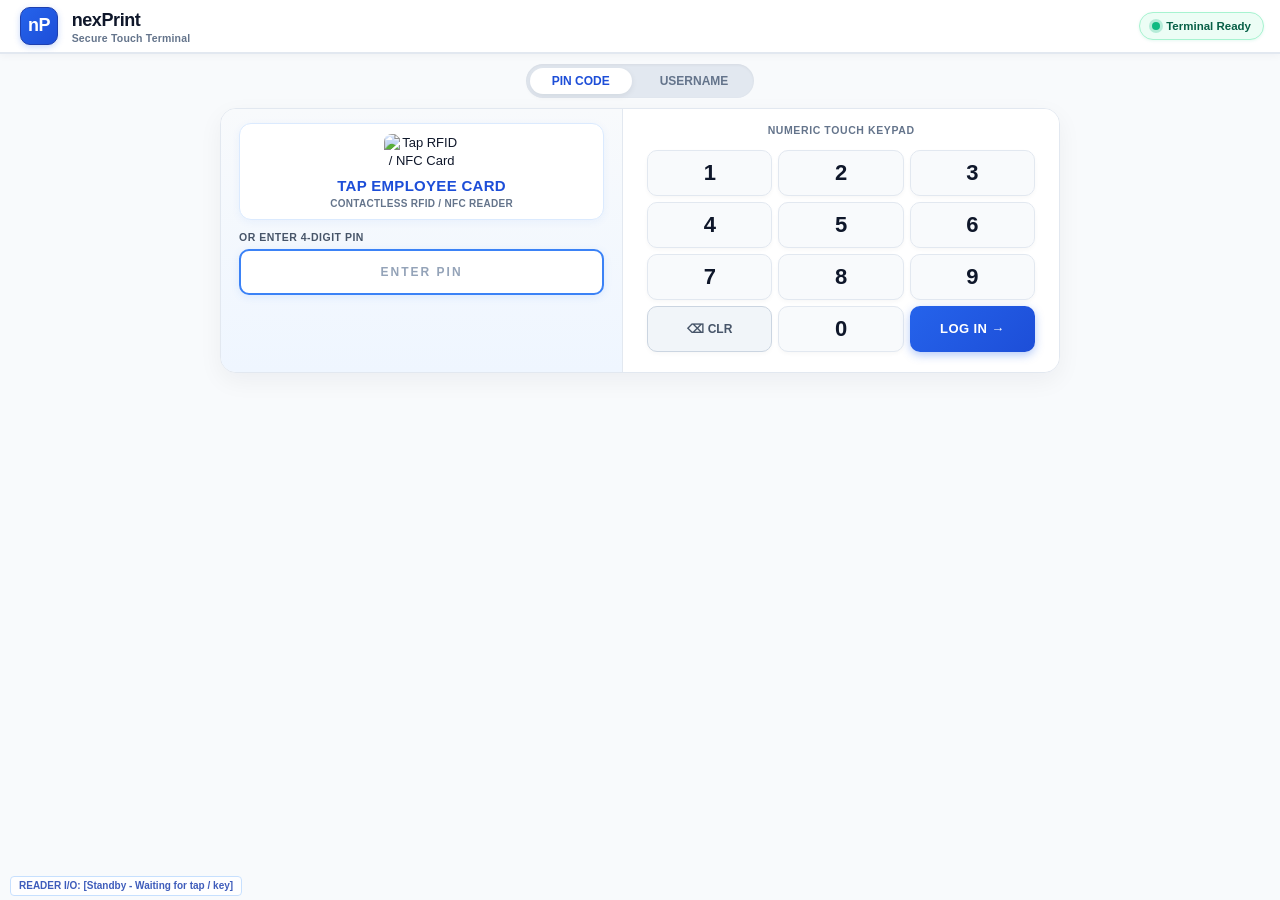
==== commit 3a875ce1: "UPDATE from DESKTOP" ====
--- a/rr-secure-print-web/index.html
+++ b/rr-secure-print-web/index.html
@@ -7,16 +7,17 @@
   <meta http-equiv="Pragma" content="no-cache">
   <meta http-equiv="Expires" content="0">
   <title>nexPrint - Touch Terminal</title>
-  <link rel="stylesheet" href="/css/ewb-touch.css?v=38">
+  <link rel="stylesheet" href="/css/ewb-touch.css?v=39">
   <style>
     /* ============================================================
-       nexPrint - Modern Enterprise Touchscreen Design
-       Clean, tactile, high-contrast, optimized for Toshiba EWB
+       nexPrint - Executive Enterprise MFP Touchscreen System
+       Designed for Toshiba e-STUDIO EWB (1024x600 & 800x480)
+       Zero native scrolling, ultra-crisp tactile response
        ============================================================ */
     * { box-sizing: border-box; margin: 0; padding: 0; }
 
     html, body {
-      font-family: -apple-system, BlinkMacSystemFont, "Segoe UI", Roboto, Arial, sans-serif;
+      font-family: -apple-system, BlinkMacSystemFont, "Segoe UI", Roboto, "Helvetica Neue", Arial, sans-serif;
       background-color: #F8FAFC;
       color: #0F172A;
       margin: 0 !important;
@@ -38,47 +39,72 @@
     }
     strong, b { font-weight: 700; color: #0F172A; }
 
-    /* Top Header Bar */
+    /* ============================================================
+       1. TOP HEADER BAR
+       ============================================================ */
     .pc-header {
-      height: 56px;
+      height: 54px;
       background: #FFFFFF;
       border-bottom: 2px solid #E2E8F0;
-      padding: 0 20px;
-      box-shadow: 0 2px 10px rgba(15, 23, 42, 0.05);
+      padding: 0 16px;
+      box-shadow: 0 2px 8px rgba(15, 23, 42, 0.04);
       width: 100%;
       box-sizing: border-box;
       position: relative;
       z-index: 100;
     }
+    .pc-header-brand {
+      display: inline-flex;
+      align-items: center;
+      vertical-align: middle;
+    }
     .pc-logo-box {
-      display: inline-block;
-      width: 42px;
-      height: 42px;
-      line-height: 38px;
+      display: inline-flex;
+      align-items: center;
+      justify-content: center;
+      width: 38px;
+      height: 38px;
       background: linear-gradient(135deg, #2563EB 0%, #1D4ED8 100%);
-      border: 2px solid #1E40AF;
+      border: 1.5px solid #1E40AF;
       color: #FFFFFF;
       font-weight: 900;
-      font-size: 20px;
-      text-align: center;
-      border-radius: 12px !important;
+      font-size: 18px;
+      border-radius: 10px !important;
+      margin-right: 10px;
+      letter-spacing: -0.5px;
+      box-shadow: 0 2px 6px rgba(37, 99, 235, 0.25);
+    }
+    .pc-brand-info {
+      display: inline-block;
       vertical-align: middle;
-      margin-right: 12px;
-      letter-spacing: -0.5px;
-      box-shadow: 0 4px 10px rgba(37, 99, 235, 0.25);
-    }
-    .pc-brand-info { display: inline-block; vertical-align: middle; }
-    .pc-brand-name { display: block; color: #0F172A; font-size: 20px; font-weight: 800; line-height: 1.15; letter-spacing: -0.4px; }
-    .pc-brand-subtitle { display: block; color: #64748B; font-size: 11px; font-weight: 600; letter-spacing: 0.2px; }
-    
+    }
+    .pc-brand-name {
+      display: block;
+      color: #0F172A;
+      font-size: 18px;
+      font-weight: 800;
+      line-height: 1.15;
+      letter-spacing: -0.4px;
+    }
+    .pc-brand-subtitle {
+      display: block;
+      color: #64748B;
+      font-size: 10.5px;
+      font-weight: 600;
+      letter-spacing: 0.2px;
+    }
+
+    /* Device status badge */
     .pc-device-ready {
-      display: inline-block;
+      display: inline-flex;
+      align-items: center;
+      gap: 6px;
       background-color: #ECFDF5;
       border: 1.5px solid #A7F3D0;
-      padding: 6px 14px;
-      border-radius: 20px !important;
+      padding: 5px 12px;
+      border-radius: 18px !important;
       color: #065F46;
-      font-size: 12px;
+      font-size: 11.5px;
       font-weight: 700;
       vertical-align: middle;
       box-shadow: 0 1px 3px rgba(16, 185, 129, 0.1);
@@ -89,72 +115,96 @@
       height: 8px;
       background-color: #10B981;
       border-radius: 50% !important;
-      margin-right: 6px;
-      vertical-align: middle;
       box-shadow: 0 0 0 3px rgba(16, 185, 129, 0.25);
-    }
+      animation: pulseDot 2s infinite ease-in-out;
+    }
+    @keyframes pulseDot {
+      0%, 100% { transform: scale(1); opacity: 1; }
+      50% { transform: scale(1.15); opacity: 0.8; }
+    }
+
+    /* Active User & Controls */
     .pc-user-info {
-      display: inline-block;
+      display: inline-flex;
+      align-items: center;
       background-color: #F8FAFC;
       border: 1.5px solid #E2E8F0;
-      border-radius: 20px !important;
-      padding: 6px 14px;
+      border-radius: 18px !important;
+      padding: 5px 12px;
       font-size: 12px;
       color: #1E293B;
       vertical-align: middle;
       font-weight: 600;
       box-shadow: 0 1px 3px rgba(0, 0, 0, 0.04);
     }
+    .pc-user-avatar-mini {
+      display: inline-flex;
+      align-items: center;
+      justify-content: center;
+      width: 18px;
+      height: 18px;
+      background: #DBEAFE;
+      color: #1D4ED8;
+      border-radius: 50%;
+      font-size: 10px;
+      font-weight: 800;
+      margin-right: 6px;
+    }
     .pc-btn-header-home {
-      display: inline-block;
+      display: inline-flex;
+      align-items: center;
       background-color: #0F172A !important;
       border: 1px solid #334155 !important;
       border-radius: 8px !important;
       color: #FFFFFF !important;
-      font-size: 11.5px;
+      font-size: 11px;
       font-weight: 700;
-      padding: 7px 12px;
+      padding: 6px 11px;
       cursor: pointer;
       vertical-align: middle;
       margin-left: 6px;
-      transition: all 0.15s ease;
-    }
-    .pc-btn-header-home:active { background-color: #1E293B !important; }
+      transition: all 0.1s ease;
+    }
+    .pc-btn-header-home:active {
+      background-color: #1E293B !important;
+      transform: scale(0.96);
+    }
     .pc-btn-logout {
-      display: inline-block;
-      background: linear-gradient(135deg, #1E293B 0%, #0F172A 100%) !important;
-      border: 1px solid #334155 !important;
+      display: inline-flex;
+      align-items: center;
+      background: linear-gradient(135deg, #DC2626 0%, #B91C1C 100%) !important;
+      border: 1px solid #991B1B !important;
       border-radius: 8px !important;
       color: #FFFFFF !important;
-      font-size: 11.5px;
-      font-weight: 700;
-      padding: 7px 14px;
+      font-size: 11px;
+      font-weight: 800;
+      padding: 6px 12px;
       cursor: pointer;
       vertical-align: middle;
       text-transform: uppercase;
       margin-left: 6px;
       letter-spacing: 0.4px;
-      box-shadow: 0 2px 5px rgba(0,0,0,0.1);
-      transition: all 0.15s ease;
-    }
-    .pc-btn-logout:active { background: #DC2626 !important; border-color: #B91C1C !important; }
-
-    /* Alert Banner */
+      box-shadow: 0 2px 6px rgba(220, 38, 38, 0.25);
+      transition: all 0.1s ease;
+    }
+    .pc-btn-logout:active {
+      background: #991B1B !important;
+      transform: scale(0.96);
+    }
+
+    /* Global Alert Banner */
     .pc-alert-strip {
       display: none;
       position: fixed;
       top: 60px;
-      left: 15px;
-      right: 15px;
-      margin-left: auto;
-      margin-right: auto;
-      width: auto;
-      max-width: 650px;
-      padding: 10px 18px;
-      font-size: 13.5px;
-      font-weight: 800;
+      left: 20px;
+      right: 20px;
+      margin: 0 auto;
+      max-width: 620px;
+      padding: 9px 16px;
+      font-size: 13px;
+      font-weight: 700;
       text-align: center;
-      letter-spacing: 0.3px;
       border-radius: 10px;
       box-shadow: 0 6px 20px rgba(0, 0, 0, 0.15);
       box-sizing: border-box;
@@ -180,50 +230,67 @@
     }
 
     /* Screen Views */
-    .pc-screen { display: none; }
+    .pc-screen {
+      display: none;
+      width: 100%;
+      height: calc(100% - 54px);
+      max-height: calc(100% - 54px);
+      overflow: hidden;
+      box-sizing: border-box;
+    }
     .pc-screen.pc-active { display: block; }
 
-    /* Screen 1: Authentication Screen */
-    .pc-auth-screen { padding: 10px 14px 16px 14px; }
-    .pc-auth-wrapper { max-width: 860px; width: 100%; margin: 0 auto; }
+    /* ============================================================
+       SCREEN 1: AUTHENTICATION
+       ============================================================ */
+    .pc-auth-screen {
+      padding: 10px 14px 12px 14px;
+      box-sizing: border-box;
+    }
+    .pc-auth-wrapper {
+      max-width: 840px;
+      width: 100%;
+      margin: 0 auto;
+    }
     
     /* Modern Pill Navigation Segmented Dock */
     .pc-auth-nav-dock {
       display: flex;
       justify-content: center;
-      gap: 8px;
-      margin-bottom: 12px;
+      gap: 6px;
+      margin-bottom: 10px;
       background: #E2E8F0;
       padding: 4px;
-      border-radius: 28px;
+      border-radius: 24px;
       width: fit-content;
       margin-left: auto;
       margin-right: auto;
+      box-shadow: inset 0 1px 3px rgba(0, 0, 0, 0.06);
     }
     .pc-auth-pill {
       background: transparent;
       border: none;
-      border-radius: 22px !important;
-      padding: 7px 24px;
-      font-size: 12.5px;
+      border-radius: 20px !important;
+      padding: 6px 22px;
+      font-size: 12px;
       font-weight: 700;
       color: #64748B;
       cursor: pointer;
       display: inline-flex;
       align-items: center;
-      gap: 7px;
-      transition: all 0.15s ease;
+      gap: 6px;
+      transition: all 0.12s ease;
     }
     .pc-auth-pill.active {
       background: #FFFFFF !important;
       color: #1D4ED8 !important;
-      box-shadow: 0 2px 8px rgba(15, 23, 42, 0.08);
+      box-shadow: 0 2px 6px rgba(15, 23, 42, 0.08);
       font-weight: 800;
     }
     .pc-auth-pill-icon {
-      width: 16px;
-      height: 16px;
-      border-radius: 4px;
+      width: 15px;
+      height: 15px;
+      border-radius: 3px;
       vertical-align: middle;
     }
 
@@ -231,65 +298,53 @@
       width: 100%;
       background: #FFFFFF;
       border: 1.5px solid #E2E8F0;
-      border-radius: 18px !important;
+      border-radius: 16px !important;
       border-collapse: separate;
-      box-shadow: 0 10px 30px rgba(15, 23, 42, 0.06);
+      box-shadow: 0 8px 24px rgba(15, 23, 42, 0.05);
       overflow: hidden;
     }
     .pc-col-left {
       width: 48%;
       background: linear-gradient(180deg, #F8FAFC 0%, #EFF6FF 100%);
       border-right: 1.5px solid #E2E8F0;
-      padding: 16px 20px;
+      padding: 14px 18px;
       vertical-align: top;
       text-align: center;
     }
     .pc-rfid-hero-wrap {
       background: #FFFFFF;
       border: 1.5px solid #DBEAFE;
-      border-radius: 14px;
-      padding: 12px 10px 10px 10px;
-      box-shadow: 0 3px 10px rgba(37, 99, 235, 0.06);
-      margin-bottom: 12px;
+      border-radius: 12px;
+      padding: 10px 8px 8px 8px;
+      box-shadow: 0 2px 8px rgba(37, 99, 235, 0.06);
+      margin-bottom: 10px;
+      position: relative;
     }
     .pc-rfid-hero-img {
-      max-width: 84px;
-      max-height: 84px;
+      max-width: 76px;
+      max-height: 76px;
       object-fit: contain;
-      border-radius: 10px;
+      border-radius: 8px;
       display: block;
-      margin: 0 auto 6px auto;
+      margin: 0 auto 5px auto;
     }
     .pc-rfid-title {
-      font-size: 16px;
+      font-size: 15px;
       font-weight: 800;
       color: #1D4ED8;
-      letter-spacing: 0.4px;
+      letter-spacing: 0.3px;
       margin-bottom: 1px;
     }
     .pc-rfid-sub {
-      font-size: 10.5px;
+      font-size: 10px;
       font-weight: 600;
       color: #64748B;
       text-transform: uppercase;
       letter-spacing: 0.3px;
     }
-    .pc-rfid-status {
-      width: 85%;
-      height: 26px;
-      line-height: 24px;
-      margin: 6px auto 0 auto;
-      border: 1px solid #BFDBFE;
-      background: #EFF6FF;
-      border-radius: 20px !important;
-      text-align: center;
-      font-size: 11px;
-      font-weight: 700;
-      color: #1D4ED8;
-    }
 
     .pc-pin-label {
-      font-size: 11px;
+      font-size: 10.5px;
       font-weight: 800;
       color: #475569;
       text-transform: uppercase;
@@ -299,46 +354,49 @@
     }
     .pc-pin-box {
       width: 100%;
-      height: 48px;
-      line-height: 44px;
+      height: 46px;
+      line-height: 42px;
       background: #FFFFFF;
       border: 2px solid #3B82F6;
-      border-radius: 12px !important;
+      border-radius: 10px !important;
       text-align: center;
-      margin-bottom: 8px;
+      margin-bottom: 6px;
       box-shadow: 0 2px 8px rgba(59, 130, 246, 0.12);
+      display: flex;
+      align-items: center;
+      justify-content: center;
     }
     .pc-pin-placeholder {
       color: #94A3B8;
-      font-size: 13px;
-      font-weight: 800;
-      letter-spacing: 3px;
+      font-size: 12px;
+      font-weight: 800;
+      letter-spacing: 2px;
     }
     .pc-pin-dot {
       display: inline-block;
-      width: 13px;
-      height: 13px;
-      background-color: #2563EB !important;
+      width: 12px;
+      height: 12px;
+      background: radial-gradient(circle, #3B82F6 0%, #1D4ED8 100%) !important;
       border-radius: 50% !important;
       margin: 0 5px;
       vertical-align: middle;
-      box-shadow: 0 2px 6px rgba(37, 99, 235, 0.4);
-    }
-
-    /* Right Column: Numeric Keypad */
+      box-shadow: 0 2px 5px rgba(37, 99, 235, 0.4);
+    }
+
+    /* Right Column: Keypad */
     .pc-col-right {
       width: 52%;
       background: #FFFFFF;
-      padding: 16px 20px;
+      padding: 14px 18px;
       vertical-align: top;
     }
     .pc-keypad-title {
-      font-size: 11px;
+      font-size: 10.5px;
       font-weight: 800;
       color: #64748B;
       text-transform: uppercase;
       letter-spacing: 0.6px;
-      margin-bottom: 8px;
+      margin-bottom: 6px;
       text-align: center;
     }
     .pc-keypad-tbl {
@@ -349,63 +407,66 @@
     .pc-keypad-tbl td { width: 33.33%; padding: 0; }
     .pc-kbtn {
       width: 100%;
-      height: 50px;
-      line-height: 48px;
+      height: 46px;
+      line-height: 44px;
       background: #F8FAFC;
       border: 1.5px solid #E2E8F0;
-      border-radius: 12px !important;
-      font-size: 24px;
+      border-radius: 10px !important;
+      font-size: 22px;
       font-weight: 700;
       color: #0F172A;
       cursor: pointer;
       text-align: center;
       box-shadow: 0 2px 4px rgba(0, 0, 0, 0.03);
-      transition: all 0.12s ease;
+      transition: all 0.08s ease;
     }
     .pc-kbtn:active {
       background: #EFF6FF !important;
       border-color: #3B82F6 !important;
       color: #1D4ED8 !important;
+      transform: scale(0.96);
     }
     .pc-kbtn-clear {
       background: #F1F5F9;
       border-color: #CBD5E1;
       color: #475569;
-      font-size: 12.5px;
-      font-weight: 800;
-      border-radius: 12px !important;
+      font-size: 12px;
+      font-weight: 800;
+      border-radius: 10px !important;
     }
     .pc-kbtn-clear:active {
       background: #FEE2E2 !important;
       border-color: #F87171 !important;
       color: #DC2626 !important;
+      transform: scale(0.96);
     }
     .pc-kbtn-enter {
       background: linear-gradient(135deg, #2563EB 0%, #1D4ED8 100%) !important;
       border: none !important;
       color: #FFFFFF !important;
-      font-size: 13.5px;
+      font-size: 13px;
       font-weight: 800;
       letter-spacing: 0.4px;
-      border-radius: 12px !important;
-      box-shadow: 0 4px 14px rgba(37, 99, 235, 0.35) !important;
+      border-radius: 10px !important;
+      box-shadow: 0 3px 10px rgba(37, 99, 235, 0.35) !important;
     }
     .pc-kbtn-enter:active {
       background: #1E40AF !important;
+      transform: scale(0.96);
     }
 
     .pc-input-touch {
       width: 100%;
-      height: 44px;
-      line-height: 42px;
+      height: 42px;
+      line-height: 40px;
       background: #FFFFFF;
       border: 1.5px solid #CBD5E1;
-      border-radius: 10px !important;
-      font-size: 14px;
+      border-radius: 8px !important;
+      font-size: 13.5px;
       font-weight: 600;
       color: #0F172A;
       padding: 0 12px;
-      margin-bottom: 10px;
+      margin-bottom: 8px;
     }
     .pc-input-touch:focus {
       border-color: #2563EB;
@@ -414,16 +475,39 @@
       box-shadow: 0 0 0 3px rgba(37, 99, 235, 0.15);
     }
 
-    /* SCREEN 2: MAIN MENU */
-    .pc-menu-screen { padding: 14px 16px 20px 16px; }
-    .pc-menu-wrapper { max-width: 1060px; width: 100%; margin: 0 auto; }
-    .pc-menu-title-bar { text-align: center; margin-bottom: 20px; }
-    .pc-menu-title-bar h2 { font-size: 21px; font-weight: 800; color: #0F172A; margin: 0; letter-spacing: -0.3px; }
+    /* ============================================================
+       SCREEN 2: MAIN MENU (App Launcher)
+       ============================================================ */
+    .pc-menu-screen {
+      padding: 12px 16px 14px 16px;
+      box-sizing: border-box;
+    }
+    .pc-menu-wrapper {
+      max-width: 980px;
+      width: 100%;
+      margin: 0 auto;
+    }
+    .pc-menu-title-bar {
+      text-align: center;
+      margin-bottom: 14px;
+    }
+    .pc-menu-title-bar h2 {
+      font-size: 19px;
+      font-weight: 800;
+      color: #0F172A;
+      margin: 0 0 3px 0;
+      letter-spacing: -0.3px;
+    }
+    .pc-menu-title-bar p {
+      font-size: 11.5px;
+      color: #64748B;
+      font-weight: 600;
+    }
 
     .pc-menu-table {
       width: 100% !important;
       border-collapse: separate !important;
-      border-spacing: 16px 0 !important;
+      border-spacing: 14px 0 !important;
       table-layout: fixed !important;
     }
     .pc-menu-table td {
@@ -435,65 +519,68 @@
       width: 100% !important;
       background: #FFFFFF;
       border: 1.5px solid #E2E8F0;
-      border-radius: 18px !important;
-      padding: 38px 16px 32px 16px !important;
+      border-radius: 16px !important;
+      padding: 26px 14px 22px 14px !important;
       text-align: center !important;
       cursor: pointer;
-      box-shadow: 0 4px 16px rgba(15, 23, 42, 0.05);
+      box-shadow: 0 4px 14px rgba(15, 23, 42, 0.05);
       position: relative;
       box-sizing: border-box !important;
-      min-height: 200px;
-      transition: all 0.15s ease;
+      min-height: 190px;
+      transition: all 0.12s ease;
     }
     .pc-menu-card:active {
+      transform: scale(0.98);
       background: #F8FAFC;
     }
 
-    /* Individual Color Signatures */
+    /* Individual Color Accents */
     .pc-menu-card-print {
       border-top: 5px solid #2563EB !important;
     }
     .pc-menu-card-print:active {
       border-color: #2563EB !important;
-      box-shadow: 0 8px 24px rgba(37, 99, 235, 0.18);
+      box-shadow: 0 6px 20px rgba(37, 99, 235, 0.18);
     }
     .pc-menu-card-copy {
       border-top: 5px solid #F59E0B !important;
     }
     .pc-menu-card-copy:active {
       border-color: #F59E0B !important;
-      box-shadow: 0 8px 24px rgba(245, 158, 11, 0.18);
+      box-shadow: 0 6px 20px rgba(245, 158, 11, 0.18);
     }
     .pc-menu-card-scan {
       border-top: 5px solid #10B981 !important;
     }
     .pc-menu-card-scan:active {
       border-color: #10B981 !important;
-      box-shadow: 0 8px 24px rgba(16, 185, 129, 0.18);
+      box-shadow: 0 6px 20px rgba(16, 185, 129, 0.18);
     }
 
     .pc-menu-card-badge {
       position: absolute;
-      top: 12px;
-      right: 12px;
+      top: 10px;
+      right: 10px;
       background: #EFF6FF !important;
       color: #1D4ED8 !important;
       border: 1px solid #BFDBFE !important;
-      border-radius: 20px !important;
-      font-size: 11px;
-      font-weight: 800;
-      padding: 3px 9px;
+      border-radius: 14px !important;
+      font-size: 10.5px;
+      font-weight: 800;
+      padding: 2px 8px;
       text-transform: uppercase;
+      box-shadow: 0 1px 3px rgba(37, 99, 235, 0.1);
     }
 
     .pc-menu-icon-wrap {
-      width: 88px;
-      height: 88px;
-      margin: 0 auto 16px auto;
-      border-radius: 22px !important;
-      display: block;
+      width: 76px;
+      height: 76px;
+      margin: 0 auto 12px auto;
+      border-radius: 18px !important;
+      display: flex;
+      align-items: center;
+      justify-content: center;
       text-align: center;
-      position: relative;
     }
     .pc-menu-card-print .pc-menu-icon-wrap {
       background: linear-gradient(135deg, #EFF6FF, #DBEAFE);
@@ -509,80 +596,97 @@
     }
 
     .pc-menu-icon {
-      width: 60px;
-      height: 60px;
-      margin: 14px auto 0 auto;
+      width: 52px;
+      height: 52px;
+      margin: 0 auto;
       display: block;
-      border-radius: 10px;
+      border-radius: 8px;
       object-fit: contain;
     }
     .pc-menu-svg-fallback {
-      width: 88px;
-      height: 88px;
-      line-height: 88px;
+      width: 76px;
+      height: 76px;
+      display: flex;
+      align-items: center;
+      justify-content: center;
       text-align: center;
       margin: 0 auto;
     }
-    .pc-menu-svg-fallback svg {
-      vertical-align: middle;
-      margin-top: 14px;
-    }
 
     .pc-menu-card-title {
-      font-size: 21px !important;
+      font-size: 18px !important;
       font-weight: 800 !important;
       color: #0F172A;
-      margin: 0 !important;
+      margin: 0 0 4px 0 !important;
       letter-spacing: -0.3px;
       text-align: center !important;
       line-height: 1.2;
     }
+    .pc-menu-card-sub {
+      font-size: 11px;
+      color: #64748B;
+      font-weight: 600;
+      margin: 0;
+    }
 
     .pc-btn-access-home {
-      display: inline-block;
-      padding: 10px 24px;
+      display: inline-flex;
+      align-items: center;
+      padding: 9px 20px;
       background: #0F172A;
       border: 1.5px solid #334155;
       color: #FFFFFF !important;
-      border-radius: 24px !important;
-      font-size: 13px;
+      border-radius: 20px !important;
+      font-size: 12px;
       font-weight: 700;
       letter-spacing: 0.3px;
       cursor: pointer;
-      box-shadow: 0 4px 12px rgba(15, 23, 42, 0.15);
-      transition: all 0.15s ease;
+      box-shadow: 0 3px 10px rgba(15, 23, 42, 0.15);
+      transition: all 0.1s ease;
     }
     .pc-btn-access-home:active {
       background: #1E293B;
-    }
-
-    /* SCREEN 3: PRINT RELEASE QUEUE */
-    .pc-queue-screen { padding: 10px 14px 70px 14px; }
-    .pc-queue-wrapper { max-width: 1100px; width: 100%; margin: 0 auto; }
+      transform: scale(0.97);
+    }
+
+    /* ============================================================
+       SCREEN 3: PRINT RELEASE QUEUE
+       ============================================================ */
+    .pc-queue-screen {
+      padding: 8px 12px 64px 12px;
+      box-sizing: border-box;
+    }
+    .pc-queue-wrapper {
+      max-width: 1040px;
+      width: 100%;
+      margin: 0 auto;
+    }
     .pc-tab-bar {
       width: 100%;
       background: #FFFFFF;
       border: 1.5px solid #E2E8F0;
       border-top: 3px solid #2563EB;
-      border-radius: 12px !important;
-      padding: 8px 12px;
-      margin-bottom: 10px;
+      border-radius: 10px !important;
+      padding: 6px 10px;
+      margin-bottom: 8px;
       box-shadow: 0 2px 6px rgba(0, 0, 0, 0.03);
     }
     .pc-btn-menu-back {
-      padding: 6px 14px;
-      font-size: 12px;
+      padding: 6px 12px;
+      font-size: 11.5px;
       font-weight: 700;
       background: #0F172A;
       color: #FFFFFF;
       border: none;
-      border-radius: 8px !important;
+      border-radius: 6px !important;
       cursor: pointer;
       margin-right: 8px;
       vertical-align: middle;
-    }
+      transition: all 0.1s ease;
+    }
+    .pc-btn-menu-back:active { transform: scale(0.96); }
     .pc-tab-active {
-      font-size: 14px;
+      font-size: 13.5px;
       font-weight: 800;
       color: #0F172A;
       vertical-align: middle;
@@ -592,64 +696,134 @@
       font-weight: 800;
     }
     .pc-btn-print-all {
-      padding: 7px 18px;
-      font-size: 12.5px;
+      padding: 6px 16px;
+      font-size: 12px;
       font-weight: 800;
       background: linear-gradient(135deg, #2563EB 0%, #1D4ED8 100%);
       color: #FFFFFF;
       border: none;
-      border-radius: 8px !important;
+      border-radius: 6px !important;
       cursor: pointer;
       margin-right: 6px;
       vertical-align: middle;
-      box-shadow: 0 2px 8px rgba(37, 99, 235, 0.3);
-    }
+      box-shadow: 0 2px 6px rgba(37, 99, 235, 0.25);
+      transition: all 0.1s ease;
+    }
+    .pc-btn-print-all:active { transform: scale(0.96); }
     .pc-btn-refresh {
-      padding: 7px 14px;
-      font-size: 12px;
+      padding: 6px 12px;
+      font-size: 11.5px;
       font-weight: 700;
       background: #FFFFFF;
       color: #0F172A;
       border: 1.5px solid #CBD5E1;
-      border-radius: 8px !important;
+      border-radius: 6px !important;
       cursor: pointer;
       vertical-align: middle;
-    }
+      transition: all 0.1s ease;
+    }
+    .pc-btn-refresh:active { background: #F8FAFC; transform: scale(0.96); }
 
     .pc-table-wrap {
       width: 100%;
       background: #FFFFFF;
       border: 1.5px solid #E2E8F0;
-      border-radius: 12px !important;
-      box-shadow: 0 4px 12px rgba(0, 0, 0, 0.03);
-      max-height: calc(100vh - 165px);
+      border-radius: 10px !important;
+      box-shadow: 0 2px 8px rgba(0, 0, 0, 0.03);
+      max-height: calc(100vh - 170px);
       overflow-y: auto;
       -webkit-overflow-scrolling: touch;
     }
-    table.pc-job-table { width: 100%; border-collapse: collapse; }
-    table.pc-job-table thead { background: #F8FAFC; position: sticky; top: 0; z-index: 2; }
+    table.pc-job-table {
+      width: 100%;
+      border-collapse: collapse;
+    }
+    table.pc-job-table thead {
+      background: #F8FAFC;
+      position: sticky;
+      top: 0;
+      z-index: 2;
+    }
     table.pc-job-table th {
-      padding: 10px 12px;
-      font-size: 11px;
+      padding: 8px 10px;
+      font-size: 10.5px;
       font-weight: 700;
       color: #64748B;
       text-align: left;
       border-bottom: 1.5px solid #E2E8F0;
+      text-transform: uppercase;
+      letter-spacing: 0.4px;
     }
     table.pc-job-table td {
-      padding: 12px 12px;
-      font-size: 13px;
+      padding: 10px 10px;
+      font-size: 12.5px;
       color: #0F172A;
       border-bottom: 1px solid #F1F5F9;
       vertical-align: middle;
     }
+    table.pc-job-table tr {
+      cursor: pointer;
+      transition: background 0.1s ease;
+    }
+    table.pc-job-table tr:hover {
+      background: #F8FAFC;
+    }
+    table.pc-job-table tr.pc-selected {
+      background-color: #EFF6FF !important;
+      border-left: 3.5px solid #2563EB !important;
+    }
     .pc-checkbox-touch {
-      width: 22px;
-      height: 22px;
+      width: 20px;
+      height: 20px;
       cursor: pointer;
-      border-radius: 6px !important;
-    }
-    .pc-empty-queue { padding: 40px 20px; text-align: center; color: #64748B; }
+      border-radius: 4px !important;
+      accent-color: #2563EB;
+    }
+    .pc-doc-title {
+      font-weight: 700;
+      color: #0F172A;
+      max-width: 280px;
+      overflow: hidden;
+      text-overflow: ellipsis;
+      white-space: nowrap;
+    }
+    .pc-attr-tag {
+      display: inline-block;
+      padding: 2px 6px;
+      font-size: 10px;
+      font-weight: 700;
+      background: #F1F5F9;
+      border: 1px solid #CBD5E1;
+      border-radius: 4px;
+      color: #475569;
+      margin-right: 4px;
+    }
+    .pc-badge-held {
+      display: inline-block;
+      padding: 2px 8px;
+      font-size: 10.5px;
+      font-weight: 800;
+      background-color: #FEF3C7;
+      border: 1px solid #FDE68A;
+      color: #92400E;
+      border-radius: 12px;
+      text-transform: uppercase;
+    }
+    .pc-empty-queue {
+      padding: 36px 20px;
+      text-align: center;
+      color: #64748B;
+    }
+    .pc-empty-queue h3 {
+      font-size: 15px;
+      font-weight: 800;
+      color: #0F172A;
+      margin-bottom: 4px;
+    }
+    .pc-empty-queue p {
+      font-size: 12px;
+      color: #64748B;
+    }
 
     /* Bottom Action Dock */
     .pc-action-dock {
@@ -657,78 +831,63 @@
       bottom: 0;
       left: 0;
       right: 0;
-      height: 60px;
+      height: 56px;
       background: rgba(255, 255, 255, 0.98);
       border-top: 2px solid #E2E8F0;
-      padding: 8px 18px;
-      box-shadow: 0 -4px 16px rgba(0,0,0,0.06);
+      padding: 6px 16px;
+      box-shadow: 0 -3px 12px rgba(0,0,0,0.05);
       z-index: 50;
       box-sizing: border-box;
     }
-    .pc-selection-summary { font-size: 13.5px; font-weight: 700; color: #0F172A; }
-    .pc-summary-sep { color: #CBD5E1; margin: 0 5px; }
+    .pc-selection-summary {
+      font-size: 13px;
+      font-weight: 700;
+      color: #0F172A;
+    }
+    .pc-summary-sep { color: #CBD5E1; margin: 0 4px; }
     .pc-btn-dock-cancel {
-      padding: 8px 16px;
-      font-size: 12px;
+      padding: 7px 14px;
+      font-size: 11.5px;
       font-weight: 700;
       background: #FFFFFF;
       border: 1.5px solid #CBD5E1;
-      border-radius: 8px !important;
+      border-radius: 6px !important;
       color: #0F172A;
       cursor: pointer;
       margin-right: 6px;
-    }
+      transition: all 0.1s ease;
+    }
+    .pc-btn-dock-cancel:active { background: #F8FAFC; transform: scale(0.96); }
     .pc-btn-dock-print {
-      padding: 8px 22px;
-      font-size: 13px;
+      padding: 7px 20px;
+      font-size: 12.5px;
       font-weight: 800;
       background: linear-gradient(135deg, #2563EB 0%, #1D4ED8 100%);
       border: none;
-      border-radius: 8px !important;
+      border-radius: 6px !important;
       color: #FFFFFF;
       cursor: pointer;
       text-transform: uppercase;
-      box-shadow: 0 4px 14px rgba(37, 99, 235, 0.3);
-    }
+      box-shadow: 0 3px 10px rgba(37, 99, 235, 0.3);
+      transition: all 0.1s ease;
+    }
+    .pc-btn-dock-print:active { transform: scale(0.96); }
     .pc-btn-disabled { opacity: 0.45; cursor: default; }
 
-    /* Walk-Up Screens (Photocopy & Document Scan) */
+    /* ============================================================
+       SCREEN 4 & 5: WALK-UP STATIONS (Copy & Scan)
+       ============================================================ */
     .pc-copy-screen, .pc-scan-screen {
       padding: 10px 14px;
-      height: calc(100% - 56px);
-      max-height: calc(100% - 56px);
+      height: calc(100% - 54px);
+      max-height: calc(100% - 54px);
       box-sizing: border-box;
       overflow: hidden;
     }
-    .pc-copy-wrapper { max-width: 720px; width: 100%; margin: 24px auto 0 auto; }
-    .pc-walkup-card {
-      border-radius: 18px !important;
-      padding: 32px 24px;
-      text-align: center;
-      box-shadow: 0 10px 30px rgba(0, 0, 0, 0.08);
-    }
-    .pc-btn-finish-walkup {
-      padding: 12px 24px;
-      font-size: 13px;
-      font-weight: 800;
-      background: #10B981;
-      border: none;
-      border-radius: 10px !important;
-      color: #FFFFFF;
-      cursor: pointer;
-      text-transform: uppercase;
-      letter-spacing: 0.3px;
-      box-shadow: 0 4px 12px rgba(16, 185, 129, 0.3);
-    }
-    .pc-btn-secondary {
-      padding: 12px 22px;
-      font-size: 13px;
-      font-weight: 700;
-      background: #F1F5F9;
-      border: 1.5px solid #CBD5E1;
-      color: #334155;
-      border-radius: 10px !important;
-      cursor: pointer;
+    .pc-copy-wrapper {
+      max-width: 700px;
+      width: 100%;
+      margin: 10px auto 0 auto;
     }
 
     @media (max-width: 900px) {
@@ -745,41 +904,42 @@
     <table style="width:100%; height:100%; border-collapse:collapse;" cellpadding="0" cellspacing="0">
       <tr>
         <td style="vertical-align:middle; text-align:left; white-space:nowrap;">
-          <div class="pc-header-brand" id="ewbBrandContainer" style="display:inline-block; vertical-align:middle; padding-left:6px;">
+          <div class="pc-header-brand" id="ewbBrandContainer" style="display:inline-block; vertical-align:middle; padding-left:4px;">
             <div id="ewbDefaultBrandGroup" style="display:inline-block; vertical-align:middle;">
               <div class="pc-logo-box" id="ewbLogoBox">nP</div>
               <div class="pc-brand-info" id="ewbBrandInfo">
                 <span class="pc-brand-name" id="ewbBrandName">nexPrint</span>
-                <span class="pc-brand-subtitle" id="ewbBrandSubtitle">Secure Touch Release</span>
+                <span class="pc-brand-subtitle" id="ewbBrandSubtitle">Secure Touch Terminal</span>
               </div>
             </div>
-            <img id="ewbLogoImg" style="display:none; max-height:36px; max-width:180px; vertical-align:middle; object-fit:contain;" src="" alt="Logo">
+            <img id="ewbLogoImg" style="display:none; max-height:34px; max-width:160px; vertical-align:middle; object-fit:contain;" src="" alt="Logo">
           </div>
         </td>
         <td style="vertical-align:middle; text-align:right; white-space:nowrap;">
           <!-- Active User & Session Control (visible when logged in) -->
           <div id="userHeaderSection" style="display:none; white-space:nowrap;">
             <span class="pc-user-info">
-              User: <strong id="userBadgeText">User</strong>
+              <span class="pc-user-avatar-mini">&#128100;</span>
+              <strong id="userBadgeText">User</strong>
             </span>
             <span id="userDeptText" style="display:none;"></span>
             <span id="userPrintCount" style="display:none;">0</span>
             <span id="userCopyCount" style="display:none;">0</span>
             <button type="button" class="pc-btn-header-home" id="headerHomeBtn" onclick="window.openDeviceHome()" title="Access Toshiba Device Home">
-              <svg width="14" height="14" viewBox="0 0 24 24" fill="none" stroke="currentColor" stroke-width="2.2" stroke-linecap="round" stroke-linejoin="round" style="display:inline-block; vertical-align:middle; margin-right:3px;">
+              <svg width="13" height="13" viewBox="0 0 24 24" fill="none" stroke="currentColor" stroke-width="2.2" stroke-linecap="round" stroke-linejoin="round" style="display:inline-block; vertical-align:middle; margin-right:3px;">
                 <path d="M3 9l9-7 9 7v11a2 2 0 0 1-2 2H5a2 2 0 0 1-2-2z"></path>
                 <polyline points="9 22 9 12 15 12 15 22"></polyline>
               </svg>
               <span style="vertical-align:middle;">HOME</span>
             </button>
             <button type="button" class="pc-btn-logout" id="logoutBtn" onclick="window.handleLogout()">
-              LOGOUT <span id="timerCountdown" style="font-weight:400; opacity:0.85;">(120s)</span>
+              LOGOUT <span id="timerCountdown" style="font-weight:400; opacity:0.85; margin-left:2px;">(20s)</span>
             </button>
           </div>
 
           <!-- Ready indicator (visible on login screen) -->
           <div id="deviceStatusHeader" class="pc-device-ready">
-            <span class="pc-status-dot"></span> Ready
+            <span class="pc-status-dot"></span> Terminal Ready
           </div>
         </td>
       </tr>
@@ -790,22 +950,22 @@
   <div id="alertBox" class="pc-alert-strip"></div>
 
   <!-- ============================================================
-       SCREEN 1: AUTHENTICATION (PaperCut MF Executive Touchscreen)
+       SCREEN 1: AUTHENTICATION (PaperCut MF Touch Screen Standard)
        ============================================================ -->
   <div id="screenAuth" class="pc-screen pc-auth-screen pc-active">
     <!-- Real-time Hardware I/O Debug Status Bar for Toshiba Terminal -->
-    <div id="rawKeyDebug" style="position:fixed; bottom:4px; left:12px; font-size:11px; color:#1E40AF; font-weight:700; z-index:999999; background:rgba(255,255,255,0.95); padding:3px 10px; border:1.5px solid #3B82F6; border-radius:4px; box-shadow:0 1px 4px rgba(0,0,0,0.08);">READER I/O: [Standby - Waiting for tap / key]</div>
+    <div id="rawKeyDebug" style="position:fixed; bottom:4px; left:10px; font-size:10px; color:#1E40AF; font-weight:700; z-index:999999; background:rgba(255,255,255,0.92); padding:2px 8px; border:1px solid #BFDBFE; border-radius:4px; opacity:0.85;">READER I/O: [Standby - Waiting for tap / key]</div>
 
     <div class="pc-auth-wrapper">
 
       <!-- Modern Segmented Capsule Dock -->
       <div class="pc-auth-nav-dock">
         <button type="button" id="tabAuthPin" class="pc-auth-pill active" onclick="window.switchAuthMode('PIN')">
-          <img src="/img/icon-pin.jpg" class="pc-auth-pill-icon" alt="PIN">
-          <span>PIN</span>
+          <img src="/img/icon-pin.jpg" class="pc-auth-pill-icon" alt="PIN" onerror="this.style.display='none';">
+          <span>PIN CODE</span>
         </button>
         <button type="button" id="tabAuthUserPass" class="pc-auth-pill" onclick="window.switchAuthMode('USER_PASS')">
-          <img src="/img/icon-user.jpg" class="pc-auth-pill-icon" alt="Username">
+          <img src="/img/icon-user.jpg" class="pc-auth-pill-icon" alt="Username" onerror="this.style.display='none';">
           <span>USERNAME</span>
         </button>
       </div>
@@ -818,37 +978,38 @@
               <!-- RFID / NFC Contactless Tap Hero -->
               <div class="pc-rfid-hero-wrap">
                 <img src="/img/icon-card-tap.jpg" class="pc-rfid-hero-img" alt="Tap RFID / NFC Card">
-                <div class="pc-rfid-title">TAP CARD</div>
+                <div class="pc-rfid-title">TAP EMPLOYEE CARD</div>
+                <div class="pc-rfid-sub">Contactless RFID / NFC Reader</div>
                 <input type="text" id="pcCardCatcher" inputmode="none" readonly tabindex="-1" autocomplete="off" autocorrect="off" autocapitalize="off" spellcheck="false"
                        style="position:absolute; opacity:0; pointer-events:none; width:1px; height:1px; left:-9999px; top:-9999px;">
               </div>
 
               <!-- Unregistered Card Alert Prompt -->
-              <div id="cardAssociationPrompt" style="display:none; background:#EFF6FF; border:1.5px solid #2563EB; border-radius:8px; padding:8px 12px; margin-bottom:10px; text-align:left;">
+              <div id="cardAssociationPrompt" style="display:none; background:#EFF6FF; border:1.5px solid #2563EB; border-radius:8px; padding:7px 10px; margin-bottom:8px; text-align:left;">
                 <table style="width:100%; border-collapse:collapse;" cellpadding="0" cellspacing="0">
                   <tr>
-                    <td style="font-size:11.5px; font-weight:800; color:#1D4ED8; text-transform:uppercase;">NEW CARD DETECTED</td>
+                    <td style="font-size:11px; font-weight:800; color:#1D4ED8; text-transform:uppercase;">NEW CARD DETECTED</td>
                     <td style="text-align:right;">
-                      <a href="javascript:void(0)" onclick="window.cancelCardAssociation()" style="font-size:10.5px; font-weight:700; color:#EF4444; text-decoration:none;">CANCEL</a>
+                      <a href="javascript:void(0)" onclick="window.cancelCardAssociation()" style="font-size:10px; font-weight:700; color:#EF4444; text-decoration:none;">CANCEL</a>
                     </td>
                   </tr>
                 </table>
-                <div style="font-size:11px; color:#1E40AF; margin-top:3px;">
+                <div style="font-size:10.5px; color:#1E40AF; margin-top:2px;">
                   ID: <strong id="detectedCardId" style="font-family:monospace; background:#DBEAFE; padding:1px 5px; border-radius:3px;"></strong>
                 </div>
-                <div style="font-size:10.5px; color:#1D4ED8; font-weight:600; margin-top:2px;">
+                <div style="font-size:10px; color:#1D4ED8; font-weight:600; margin-top:2px;">
                   Enter your PIN below to register this card.
                 </div>
               </div>
 
-              <div class="pc-pin-label">PIN</div>
+              <div class="pc-pin-label">OR ENTER 4-DIGIT PIN</div>
               <div id="pinDisplay" class="pc-pin-box">
                 <span class="pc-pin-placeholder">ENTER PIN</span>
               </div>
             </td>
 
             <td class="pc-col-right" valign="top">
-              <div class="pc-keypad-title">KEYPAD</div>
+              <div class="pc-keypad-title">NUMERIC TOUCH KEYPAD</div>
               <table class="pc-keypad-tbl" cellpadding="0" cellspacing="6">
                 <tr>
                   <td><button type="button" class="pc-kbtn" onclick="window.handleKeypad('1')">1</button></td>
@@ -866,9 +1027,9 @@
                   <td><button type="button" class="pc-kbtn" onclick="window.handleKeypad('9')">9</button></td>
                 </tr>
                 <tr>
-                  <td><button type="button" class="pc-kbtn pc-kbtn-clear" onclick="window.handleKeypad('CLEAR')">CLR</button></td>
+                  <td><button type="button" class="pc-kbtn pc-kbtn-clear" onclick="window.handleKeypad('CLEAR')">&#9003; CLR</button></td>
                   <td><button type="button" class="pc-kbtn" onclick="window.handleKeypad('0')">0</button></td>
-                  <td><button type="button" class="pc-kbtn pc-kbtn-enter" onclick="window.handleKeypad('ENTER')">LOG IN</button></td>
+                  <td><button type="button" class="pc-kbtn pc-kbtn-enter" onclick="window.handleKeypad('ENTER')">LOG IN &rarr;</button></td>
                 </tr>
               </table>
             </td>
@@ -883,25 +1044,25 @@
             <td class="pc-col-left" valign="top">
               <div class="pc-rfid-hero-wrap" style="padding-top:16px;">
                 <img src="/img/icon-user.jpg" class="pc-rfid-hero-img" alt="User Account">
-                <div class="pc-rfid-title">ACCOUNT</div>
-                <div class="pc-rfid-sub">Active Directory Login</div>
+                <div class="pc-rfid-title">USER LOGIN</div>
+                <div class="pc-rfid-sub">Active Directory Credentials</div>
               </div>
             </td>
 
             <td class="pc-col-right" valign="top">
               <form id="userPassForm" onsubmit="window.submitUserPass(event); return false;">
-                <div class="pc-keypad-title" style="text-align:left; margin-bottom:8px;">LOGIN</div>
+                <div class="pc-keypad-title" style="text-align:left; margin-bottom:6px;">ENTER CREDENTIALS</div>
                 <div class="pc-pin-label">USERNAME</div>
                 <input type="text" id="inputUsername" class="pc-input-touch" placeholder="Username" autocomplete="off" autocapitalize="none">
                 <div class="pc-pin-label">PASSWORD</div>
                 <input type="password" id="inputPassword" class="pc-input-touch" placeholder="Password" autocomplete="off">
-                <table style="width:100%; border-collapse:collapse; margin-top:6px;" cellpadding="0" cellspacing="0">
+                <table style="width:100%; border-collapse:collapse; margin-top:4px;" cellpadding="0" cellspacing="0">
                   <tr>
                     <td style="width:32%; padding-right:6px;">
-                      <button type="button" class="pc-kbtn pc-kbtn-clear" style="width:100%;" onclick="window.clearUserPass()">CLR</button>
+                      <button type="button" class="pc-kbtn pc-kbtn-clear" style="width:100%; height:44px;" onclick="window.clearUserPass()">CLR</button>
                     </td>
                     <td style="width:68%;">
-                      <button type="submit" id="btnSubmitUserPass" class="pc-kbtn pc-kbtn-enter" style="width:100%; font-weight:800;" onclick="window.submitUserPass(event)">LOG IN</button>
+                      <button type="submit" id="btnSubmitUserPass" class="pc-kbtn pc-kbtn-enter" style="width:100%; height:44px; font-weight:800;" onclick="window.submitUserPass(event)">LOG IN &rarr;</button>
                     </td>
                   </tr>
                 </table>
@@ -915,15 +1076,16 @@
   </div>
 
   <!-- ============================================================
-       SCREEN 2: MAIN MENU - Strictly Horizontal 3 Tiles (Table Layout)
+       SCREEN 2: MAIN MENU - 3 Large Touch Action Tiles
        ============================================================ -->
   <div id="screenMenu" class="pc-screen pc-menu-screen">
     <div class="pc-menu-wrapper">
       <div class="pc-menu-title-bar">
         <h2>Select an Application</h2>
+        <p>Choose an action to proceed on this device</p>
       </div>
 
-      <!-- 3 Primary Application Cards (Clean & Minimal) -->
+      <!-- 3 Primary Application Cards -->
       <table class="pc-menu-table" cellpadding="0" cellspacing="0">
         <tr>
           <!-- Tile 1: Print Release -->
@@ -931,12 +1093,13 @@
             <div class="pc-menu-card pc-menu-card-print" onclick="window.openPrintRelease()" role="button" tabindex="0">
               <div class="pc-menu-card-badge" id="menuPrintBadge">0 Jobs</div>
               <div class="pc-menu-icon-wrap">
-                <img src="/img/icon-print-release.jpg" class="pc-menu-icon" alt="Print Release" onerror="this.style.display='none'; document.getElementById('menuSvgPrint').style.display='block';">
+                <img src="/img/icon-print-release.jpg" class="pc-menu-icon" alt="Print Release" onerror="this.style.display='none'; document.getElementById('menuSvgPrint').style.display='flex';">
                 <div id="menuSvgPrint" class="pc-menu-svg-fallback" style="display:none;">
-                  <svg width="50" height="50" viewBox="0 0 24 24" fill="none" stroke="#1D4ED8" stroke-width="1.8" stroke-linecap="round" stroke-linejoin="round"><path d="M6 9V2h12v7"></path><path d="M6 18H4a2 2 0 0 1-2-2v-5a2 2 0 0 1 2-2h16a2 2 0 0 1 2 2v5a2 2 0 0 1-2 2h-2"></path><rect x="6" y="14" width="12" height="8"></rect></svg>
+                  <svg width="44" height="44" viewBox="0 0 24 24" fill="none" stroke="#1D4ED8" stroke-width="1.8" stroke-linecap="round" stroke-linejoin="round"><path d="M6 9V2h12v7"></path><path d="M6 18H4a2 2 0 0 1-2-2v-5a2 2 0 0 1 2-2h16a2 2 0 0 1 2 2v5a2 2 0 0 1-2 2h-2"></path><rect x="6" y="14" width="12" height="8"></rect></svg>
                 </div>
               </div>
               <div class="pc-menu-card-title">Print Release</div>
+              <div class="pc-menu-card-sub">Release held print jobs</div>
             </div>
           </td>
 
@@ -944,12 +1107,13 @@
           <td style="width:33.333%;">
             <div class="pc-menu-card pc-menu-card-copy" onclick="window.openCopyFunction()" role="button" tabindex="0">
               <div class="pc-menu-icon-wrap">
-                <img src="/img/icon-copy.jpg" class="pc-menu-icon" alt="Copy" onerror="this.style.display='none'; document.getElementById('menuSvgCopy').style.display='block';">
+                <img src="/img/icon-copy.jpg" class="pc-menu-icon" alt="Copy" onerror="this.style.display='none'; document.getElementById('menuSvgCopy').style.display='flex';">
                 <div id="menuSvgCopy" class="pc-menu-svg-fallback" style="display:none;">
-                  <svg width="50" height="50" viewBox="0 0 24 24" fill="none" stroke="#D97706" stroke-width="1.8" stroke-linecap="round" stroke-linejoin="round"><rect x="9" y="9" width="13" height="13" rx="2" ry="2"></rect><path d="M5 15H4a2 2 0 0 1-2-2V4a2 2 0 0 1 2-2h9a2 2 0 0 1 2 2v1"></path></svg>
+                  <svg width="44" height="44" viewBox="0 0 24 24" fill="none" stroke="#D97706" stroke-width="1.8" stroke-linecap="round" stroke-linejoin="round"><rect x="9" y="9" width="13" height="13" rx="2" ry="2"></rect><path d="M5 15H4a2 2 0 0 1-2-2V4a2 2 0 0 1 2-2h9a2 2 0 0 1 2 2v1"></path></svg>
                 </div>
               </div>
-              <div class="pc-menu-card-title">Copy</div>
+              <div class="pc-menu-card-title">Photocopy</div>
+              <div class="pc-menu-card-sub">Walk-up copy &amp; duplex</div>
             </div>
           </td>
 
@@ -957,25 +1121,26 @@
           <td style="width:33.333%;">
             <div class="pc-menu-card pc-menu-card-scan" onclick="window.openScanFunction()" role="button" tabindex="0">
               <div class="pc-menu-icon-wrap">
-                <img src="/img/icon-scan.jpg" class="pc-menu-icon" alt="Scan" onerror="this.style.display='none'; document.getElementById('menuSvgScan').style.display='block';">
+                <img src="/img/icon-scan.jpg" class="pc-menu-icon" alt="Scan" onerror="this.style.display='none'; document.getElementById('menuSvgScan').style.display='flex';">
                 <div id="menuSvgScan" class="pc-menu-svg-fallback" style="display:none;">
-                  <svg width="50" height="50" viewBox="0 0 24 24" fill="none" stroke="#059669" stroke-width="1.8" stroke-linecap="round" stroke-linejoin="round"><path d="M3 7V5a2 2 0 0 1 2-2h2"></path><path d="M17 3h2a2 2 0 0 1 2 2v2"></path><path d="M21 17v2a2 2 0 0 1-2 2h-2"></path><path d="M7 21H5a2 2 0 0 1-2-2v-2"></path><line x1="7" y1="12" x2="17" y2="12"></line></svg>
+                  <svg width="44" height="44" viewBox="0 0 24 24" fill="none" stroke="#059669" stroke-width="1.8" stroke-linecap="round" stroke-linejoin="round"><path d="M3 7V5a2 2 0 0 1 2-2h2"></path><path d="M17 3h2a2 2 0 0 1 2 2v2"></path><path d="M21 17v2a2 2 0 0 1-2 2h-2"></path><path d="M7 21H5a2 2 0 0 1-2-2v-2"></path><line x1="7" y1="12" x2="17" y2="12"></line></svg>
                 </div>
               </div>
-              <div class="pc-menu-card-title">Scan</div>
+              <div class="pc-menu-card-title">Scan to Email</div>
+              <div class="pc-menu-card-sub">Direct scan to your inbox</div>
             </div>
           </td>
         </tr>
       </table>
 
-      <!-- Bottom Minimal Action: Access Device Home -->
-      <div class="pc-menu-home-dock" style="margin-top:20px; text-align:center;">
+      <!-- Bottom Action: Access Device Home -->
+      <div class="pc-menu-home-dock" style="margin-top:14px; text-align:center;">
         <button type="button" class="pc-btn-access-home" onclick="window.openDeviceHome()" title="Access native Toshiba home screen">
-          <svg width="18" height="18" viewBox="0 0 24 24" fill="none" stroke="currentColor" stroke-width="2.2" stroke-linecap="round" stroke-linejoin="round" style="display:inline-block; vertical-align:middle; margin-right:8px;">
+          <svg width="15" height="15" viewBox="0 0 24 24" fill="none" stroke="currentColor" stroke-width="2.2" stroke-linecap="round" stroke-linejoin="round" style="display:inline-block; vertical-align:middle; margin-right:6px;">
             <path d="M3 9l9-7 9 7v11a2 2 0 0 1-2 2H5a2 2 0 0 1-2-2z"></path>
             <polyline points="9 22 9 12 15 12 15 22"></polyline>
           </svg>
-          <span style="vertical-align:middle;">Access Home</span>
+          <span style="vertical-align:middle;">Access Toshiba Device Home</span>
         </button>
       </div>
     </div>
@@ -993,9 +1158,9 @@
               &larr; Apps
             </button>
             <div class="pc-tab-active" style="display:inline-block; vertical-align:middle;">
-              Print Release <span id="queueCountBadge" class="pc-count-tag">(0)</span>
+              Held Print Queue <span id="queueCountBadge" class="pc-count-tag">(0)</span>
             </div>
-            <button type="button" class="pc-btn-secondary" onclick="window.toggleSelectAllCheckbox(true)" style="margin-left:6px; padding:4px 8px; font-size:11px; font-weight:600; background:#F8FAFC; color:#334155; border:1px solid #CBD5E1; cursor:pointer;">
+            <button type="button" onclick="window.toggleSelectAllCheckbox(true)" style="margin-left:6px; padding:4px 8px; font-size:11px; font-weight:700; background:#F8FAFC; color:#334155; border:1px solid #CBD5E1; border-radius:6px; cursor:pointer;">
               Select All
             </button>
           </td>
@@ -1014,22 +1179,23 @@
         <table class="pc-job-table" cellpadding="0" cellspacing="0">
           <thead>
             <tr>
-              <th style="width:38px; text-align:center;">
+              <th style="width:36px; text-align:center;">
                 <input type="checkbox" id="selectAllCheckbox" class="pc-checkbox-touch" onchange="window.toggleSelectAllCheckbox(this.checked)">
               </th>
               <th>DOCUMENT NAME</th>
-              <th class="pc-col-hide-sm" style="width:130px;">SUBMITTED</th>
+              <th class="pc-col-hide-sm" style="width:125px;">SUBMITTED</th>
               <th style="width:65px; text-align:center;">PAGES</th>
-              <th class="pc-col-hide-sm" style="width:95px;">ATTRIBUTES</th>
-              <th class="pc-col-hide-sm" style="width:80px; text-align:right;">COST</th>
-              <th style="width:85px; text-align:right; padding-right:12px;">STATUS</th>
+              <th class="pc-col-hide-sm" style="width:105px;">ATTRIBUTES</th>
+              <th class="pc-col-hide-sm" style="width:75px; text-align:right;">COST</th>
+              <th style="width:80px; text-align:right; padding-right:10px;">STATUS</th>
             </tr>
           </thead>
           <tbody id="jobListTableBody"></tbody>
         </table>
         <div id="emptyQueueMessage" style="display:none;" class="pc-empty-queue">
+          <div style="font-size:32px; margin-bottom:6px; color:#94A3B8;">&#128196;</div>
           <h3>No Held Print Jobs Waiting</h3>
-          <p>Send your documents to the "nexPrint" virtual queue from your computer, then release them here.</p>
+          <p>Send your documents to the "nexPrint" virtual printer from your PC, then release them here.</p>
         </div>
       </div>
     </div>
@@ -1040,7 +1206,7 @@
         <tr>
           <td style="vertical-align:middle; text-align:left; white-space:nowrap;">
             <div class="pc-selection-summary">
-              <span id="selectedSummaryText" style="color:#1D4ED8; font-weight:700;">0 selected</span>
+              <span id="selectedSummaryText" style="color:#1D4ED8; font-weight:800;">0 selected</span>
               <span class="pc-summary-sep">|</span>
               <span id="selectedPagesText">0 pgs</span>
               <span class="pc-summary-sep pc-col-hide-sm">|</span>
@@ -1055,7 +1221,7 @@
               Delete
             </button>
             <button id="releaseBtn" class="pc-btn-dock-print pc-btn-disabled" onclick="window.releaseSelectedJobs()">
-              Print Selected
+              Print Selected &rarr;
             </button>
           </td>
         </tr>
@@ -1067,47 +1233,47 @@
        SCREEN 4: PHOTOCOPY WALK-UP STATION
        ============================================================ -->
   <div id="screenCopy" class="pc-screen pc-copy-screen">
-    <div class="pc-copy-wrapper" style="max-width: 720px; margin: 15px auto 0 auto;">
-      <div style="background:#FFFFFF; border:2px solid #2563EB; border-radius:18px; padding:24px 28px; box-shadow:0 8px 30px rgba(37,99,235,0.12);">
-        <div style="display:flex; align-items:center; justify-content:space-between; border-bottom:1.5px solid #E2E8F0; padding-bottom:14px; margin-bottom:18px;">
-          <div style="display:flex; align-items:center; gap:12px;">
-            <div style="background:#DBEAFE; color:#1D4ED8; width:48px; height:48px; border-radius:12px; display:flex; align-items:center; justify-content:center; font-size:26px;">&#128424;</div>
+    <div class="pc-copy-wrapper">
+      <div style="background:#FFFFFF; border:2px solid #2563EB; border-radius:16px; padding:20px 24px; box-shadow:0 6px 24px rgba(37,99,235,0.12);">
+        <div style="display:flex; align-items:center; justify-content:space-between; border-bottom:1.5px solid #E2E8F0; padding-bottom:12px; margin-bottom:14px;">
+          <div style="display:flex; align-items:center; gap:10px;">
+            <div style="background:#DBEAFE; color:#1D4ED8; width:44px; height:44px; border-radius:10px; display:flex; align-items:center; justify-content:center; font-size:24px;">&#128424;</div>
             <div>
-              <div style="font-size:20px; font-weight:900; color:#1E3A8A; line-height:1.2;">Photocopier Unlocked</div>
-              <div style="font-size:12px; font-weight:600; color:#64748B;">Walk-up copy session active</div>
+              <div style="font-size:18px; font-weight:900; color:#1E3A8A; line-height:1.2;">Photocopier Unlocked</div>
+              <div style="font-size:11.5px; font-weight:600; color:#64748B;">Walk-up copy session active (auto-locks after 20s idle)</div>
             </div>
           </div>
-          <div style="background:#DCFCE7; color:#15803D; font-size:12px; font-weight:800; padding:6px 14px; border-radius:20px; border:1px solid #86EFAC;">
+          <div style="background:#DCFCE7; color:#15803D; font-size:11.5px; font-weight:800; padding:5px 12px; border-radius:16px; border:1px solid #86EFAC;">
             &#9679; Hardware Ready
           </div>
         </div>
 
         <!-- 3 Simple Visual Steps -->
-        <div style="display:grid; grid-template-columns: repeat(3, 1fr); gap:14px; margin-bottom:20px;">
-          <div style="background:#F8FAFC; border:1.5px solid #E2E8F0; border-radius:12px; padding:14px 12px; text-align:center;">
-            <div style="width:28px; height:28px; background:#2563EB; color:#FFF; border-radius:50%; font-weight:900; font-size:13px; display:flex; align-items:center; justify-content:center; margin:0 auto 8px auto;">1</div>
-            <div style="font-size:13px; font-weight:800; color:#1E293B; margin-bottom:4px;">Open Screen</div>
-            <div style="font-size:11px; font-weight:600; color:#64748B; line-height:1.4;">Press <span style="background:#FEF08A; padding:2px 6px; border-radius:4px; color:#854D0E; font-weight:800;">[ HOME ]</span> on physical panel</div>
+        <div style="display:grid; grid-template-columns: repeat(3, 1fr); gap:12px; margin-bottom:16px;">
+          <div style="background:#F8FAFC; border:1.5px solid #E2E8F0; border-radius:10px; padding:12px 10px; text-align:center;">
+            <div style="width:26px; height:26px; background:#2563EB; color:#FFF; border-radius:50%; font-weight:900; font-size:12px; display:flex; align-items:center; justify-content:center; margin:0 auto 6px auto;">1</div>
+            <div style="font-size:12.5px; font-weight:800; color:#1E293B; margin-bottom:3px;">Open Screen</div>
+            <div style="font-size:10.5px; font-weight:600; color:#64748B; line-height:1.4;">Press <span style="background:#FEF08A; padding:1px 5px; border-radius:3px; color:#854D0E; font-weight:800;">[ HOME ]</span> on physical panel</div>
           </div>
 
-          <div style="background:#F8FAFC; border:1.5px solid #E2E8F0; border-radius:12px; padding:14px 12px; text-align:center;">
-            <div style="width:28px; height:28px; background:#10B981; color:#FFF; border-radius:50%; font-weight:900; font-size:13px; display:flex; align-items:center; justify-content:center; margin:0 auto 8px auto;">2</div>
-            <div style="font-size:13px; font-weight:800; color:#1E293B; margin-bottom:4px;">Make Copies</div>
-            <div style="font-size:11px; font-weight:600; color:#64748B; line-height:1.4;">Place paper &amp; press physical <span style="color:#059669; font-weight:800;">[ START ]</span> key</div>
+          <div style="background:#F8FAFC; border:1.5px solid #E2E8F0; border-radius:10px; padding:12px 10px; text-align:center;">
+            <div style="width:26px; height:26px; background:#10B981; color:#FFF; border-radius:50%; font-weight:900; font-size:12px; display:flex; align-items:center; justify-content:center; margin:0 auto 6px auto;">2</div>
+            <div style="font-size:12.5px; font-weight:800; color:#1E293B; margin-bottom:3px;">Make Copies</div>
+            <div style="font-size:10.5px; font-weight:600; color:#64748B; line-height:1.4;">Place paper &amp; press physical <span style="color:#059669; font-weight:800;">[ START ]</span> key</div>
           </div>
 
-          <div style="background:#F8FAFC; border:1.5px solid #E2E8F0; border-radius:12px; padding:14px 12px; text-align:center;">
-            <div style="width:28px; height:28px; background:#EF4444; color:#FFF; border-radius:50%; font-weight:900; font-size:13px; display:flex; align-items:center; justify-content:center; margin:0 auto 8px auto;">3</div>
-            <div style="font-size:13px; font-weight:800; color:#1E293B; margin-bottom:4px;">Secure Device</div>
-            <div style="font-size:11px; font-weight:600; color:#64748B; line-height:1.4;">Press <span style="background:#FEE2E2; padding:2px 6px; border-radius:4px; color:#991B1B; font-weight:800;">[ SLEEP ]</span> or button below to lock</div>
+          <div style="background:#F8FAFC; border:1.5px solid #E2E8F0; border-radius:10px; padding:12px 10px; text-align:center;">
+            <div style="width:26px; height:26px; background:#EF4444; color:#FFF; border-radius:50%; font-weight:900; font-size:12px; display:flex; align-items:center; justify-content:center; margin:0 auto 6px auto;">3</div>
+            <div style="font-size:12.5px; font-weight:800; color:#1E293B; margin-bottom:3px;">Secure Device</div>
+            <div style="font-size:10.5px; font-weight:600; color:#64748B; line-height:1.4;">Press <span style="background:#FEE2E2; padding:1px 5px; border-radius:3px; color:#991B1B; font-weight:800;">[ SLEEP ]</span> or button below to lock</div>
           </div>
         </div>
 
-        <div style="display:flex; justify-content:space-between; align-items:center; border-top:1.5px solid #E2E8F0; padding-top:16px;">
-          <button type="button" class="pc-btn-secondary" onclick="window.showMenuScreen()" style="padding:12px 20px; font-size:13px; font-weight:700; background:#F1F5F9; border:1.5px solid #CBD5E1; color:#334155; border-radius:10px; cursor:pointer;">
+        <div style="display:flex; justify-content:space-between; align-items:center; border-top:1.5px solid #E2E8F0; padding-top:14px;">
+          <button type="button" onclick="window.showMenuScreen()" style="padding:10px 18px; font-size:12px; font-weight:700; background:#F1F5F9; border:1.5px solid #CBD5E1; color:#334155; border-radius:8px; cursor:pointer;">
             &larr; Back to Apps
           </button>
-          <button type="button" onclick="window.handleFinishCopying()" style="padding:12px 26px; font-size:14px; font-weight:800; background:#EF4444; color:#FFFFFF; border:none; border-radius:10px; cursor:pointer; box-shadow:0 4px 12px rgba(239,68,68,0.25);">
+          <button type="button" onclick="window.handleFinishCopying()" style="padding:10px 22px; font-size:13px; font-weight:800; background:#EF4444; color:#FFFFFF; border:none; border-radius:8px; cursor:pointer; box-shadow:0 3px 10px rgba(239,68,68,0.25);">
             &#128274; Finish &amp; Lock Copier
           </button>
         </div>
@@ -1119,47 +1285,47 @@
        SCREEN 5: DOCUMENT SCAN WALK-UP STATION
        ============================================================ -->
   <div id="screenScan" class="pc-screen pc-scan-screen">
-    <div class="pc-copy-wrapper" style="max-width: 720px; margin: 15px auto 0 auto;">
-      <div style="background:#FFFFFF; border:2px solid #16A34A; border-radius:18px; padding:24px 28px; box-shadow:0 8px 30px rgba(22,163,74,0.12);">
-        <div style="display:flex; align-items:center; justify-content:space-between; border-bottom:1.5px solid #E2E8F0; padding-bottom:14px; margin-bottom:18px;">
-          <div style="display:flex; align-items:center; gap:12px;">
-            <div style="background:#DCFCE7; color:#15803D; width:48px; height:48px; border-radius:12px; display:flex; align-items:center; justify-content:center; font-size:26px;">&#128224;</div>
+    <div class="pc-copy-wrapper">
+      <div style="background:#FFFFFF; border:2px solid #16A34A; border-radius:16px; padding:20px 24px; box-shadow:0 6px 24px rgba(22,163,74,0.12);">
+        <div style="display:flex; align-items:center; justify-content:space-between; border-bottom:1.5px solid #E2E8F0; padding-bottom:12px; margin-bottom:14px;">
+          <div style="display:flex; align-items:center; gap:10px;">
+            <div style="background:#DCFCE7; color:#15803D; width:44px; height:44px; border-radius:10px; display:flex; align-items:center; justify-content:center; font-size:24px;">&#128224;</div>
             <div>
-              <div style="font-size:20px; font-weight:900; color:#14532D; line-height:1.2;">Scanner Unlocked</div>
-              <div style="font-size:12px; font-weight:600; color:#64748B;">Scan-to-Email destination ready</div>
+              <div style="font-size:18px; font-weight:900; color:#14532D; line-height:1.2;">Scanner Unlocked</div>
+              <div style="font-size:11.5px; font-weight:600; color:#64748B;">Scan-to-Email destination ready</div>
             </div>
           </div>
-          <div style="background:#DCFCE7; color:#15803D; font-size:12px; font-weight:800; padding:6px 14px; border-radius:20px; border:1px solid #86EFAC;">
+          <div style="background:#DCFCE7; color:#15803D; font-size:11.5px; font-weight:800; padding:5px 12px; border-radius:16px; border:1px solid #86EFAC;">
             &#9679; Hardware Ready
           </div>
         </div>
 
         <!-- 3 Simple Visual Steps -->
-        <div style="display:grid; grid-template-columns: repeat(3, 1fr); gap:14px; margin-bottom:20px;">
-          <div style="background:#F8FAFC; border:1.5px solid #E2E8F0; border-radius:12px; padding:14px 12px; text-align:center;">
-            <div style="width:28px; height:28px; background:#16A34A; color:#FFF; border-radius:50%; font-weight:900; font-size:13px; display:flex; align-items:center; justify-content:center; margin:0 auto 8px auto;">1</div>
-            <div style="font-size:13px; font-weight:800; color:#1E293B; margin-bottom:4px;">Open Screen</div>
-            <div style="font-size:11px; font-weight:600; color:#64748B; line-height:1.4;">Press <span style="background:#FEF08A; padding:2px 6px; border-radius:4px; color:#854D0E; font-weight:800;">[ HOME ]</span> on physical panel</div>
+        <div style="display:grid; grid-template-columns: repeat(3, 1fr); gap:12px; margin-bottom:16px;">
+          <div style="background:#F8FAFC; border:1.5px solid #E2E8F0; border-radius:10px; padding:12px 10px; text-align:center;">
+            <div style="width:26px; height:26px; background:#16A34A; color:#FFF; border-radius:50%; font-weight:900; font-size:12px; display:flex; align-items:center; justify-content:center; margin:0 auto 6px auto;">1</div>
+            <div style="font-size:12.5px; font-weight:800; color:#1E293B; margin-bottom:3px;">Open Screen</div>
+            <div style="font-size:10.5px; font-weight:600; color:#64748B; line-height:1.4;">Press <span style="background:#FEF08A; padding:1px 5px; border-radius:3px; color:#854D0E; font-weight:800;">[ HOME ]</span> on physical panel</div>
           </div>
 
-          <div style="background:#F8FAFC; border:1.5px solid #E2E8F0; border-radius:12px; padding:14px 12px; text-align:center;">
-            <div style="width:28px; height:28px; background:#10B981; color:#FFF; border-radius:50%; font-weight:900; font-size:13px; display:flex; align-items:center; justify-content:center; margin:0 auto 8px auto;">2</div>
-            <div style="font-size:13px; font-weight:800; color:#1E293B; margin-bottom:4px;">Scan Documents</div>
-            <div style="font-size:11px; font-weight:600; color:#64748B; line-height:1.4;">Address Book is set &amp; press <span style="color:#059669; font-weight:800;">[ START ]</span></div>
+          <div style="background:#F8FAFC; border:1.5px solid #E2E8F0; border-radius:10px; padding:12px 10px; text-align:center;">
+            <div style="width:26px; height:26px; background:#10B981; color:#FFF; border-radius:50%; font-weight:900; font-size:12px; display:flex; align-items:center; justify-content:center; margin:0 auto 6px auto;">2</div>
+            <div style="font-size:12.5px; font-weight:800; color:#1E293B; margin-bottom:3px;">Scan Documents</div>
+            <div style="font-size:10.5px; font-weight:600; color:#64748B; line-height:1.4;">Address Book is set &amp; press <span style="color:#059669; font-weight:800;">[ START ]</span></div>
           </div>
 
-          <div style="background:#F8FAFC; border:1.5px solid #E2E8F0; border-radius:12px; padding:14px 12px; text-align:center;">
-            <div style="width:28px; height:28px; background:#EF4444; color:#FFF; border-radius:50%; font-weight:900; font-size:13px; display:flex; align-items:center; justify-content:center; margin:0 auto 8px auto;">3</div>
-            <div style="font-size:13px; font-weight:800; color:#1E293B; margin-bottom:4px;">Secure Device</div>
-            <div style="font-size:11px; font-weight:600; color:#64748B; line-height:1.4;">Press <span style="background:#FEE2E2; padding:2px 6px; border-radius:4px; color:#991B1B; font-weight:800;">[ SLEEP ]</span> or button below to lock</div>
+          <div style="background:#F8FAFC; border:1.5px solid #E2E8F0; border-radius:10px; padding:12px 10px; text-align:center;">
+            <div style="width:26px; height:26px; background:#EF4444; color:#FFF; border-radius:50%; font-weight:900; font-size:12px; display:flex; align-items:center; justify-content:center; margin:0 auto 6px auto;">3</div>
+            <div style="font-size:12.5px; font-weight:800; color:#1E293B; margin-bottom:3px;">Secure Device</div>
+            <div style="font-size:10.5px; font-weight:600; color:#64748B; line-height:1.4;">Press <span style="background:#FEE2E2; padding:1px 5px; border-radius:3px; color:#991B1B; font-weight:800;">[ SLEEP ]</span> or button below to lock</div>
           </div>
         </div>
 
-        <div style="display:flex; justify-content:space-between; align-items:center; border-top:1.5px solid #E2E8F0; padding-top:16px;">
-          <button type="button" class="pc-btn-secondary" onclick="window.showMenuScreen()" style="padding:12px 20px; font-size:13px; font-weight:700; background:#F1F5F9; border:1.5px solid #CBD5E1; color:#334155; border-radius:10px; cursor:pointer;">
+        <div style="display:flex; justify-content:space-between; align-items:center; border-top:1.5px solid #E2E8F0; padding-top:14px;">
+          <button type="button" onclick="window.showMenuScreen()" style="padding:10px 18px; font-size:12px; font-weight:700; background:#F1F5F9; border:1.5px solid #CBD5E1; color:#334155; border-radius:8px; cursor:pointer;">
             &larr; Back to Apps
           </button>
-          <button type="button" onclick="window.handleFinishCopying()" style="padding:12px 26px; font-size:14px; font-weight:800; background:#EF4444; color:#FFFFFF; border:none; border-radius:10px; cursor:pointer; box-shadow:0 4px 12px rgba(239,68,68,0.25);">
+          <button type="button" onclick="window.handleFinishCopying()" style="padding:10px 22px; font-size:13px; font-weight:800; background:#EF4444; color:#FFFFFF; border:none; border-radius:8px; cursor:pointer; box-shadow:0 3px 10px rgba(239,68,68,0.25);">
             &#128274; Finish &amp; Lock Scanner
           </button>
         </div>
@@ -1167,6 +1333,6 @@
     </div>
   </div>
 
-  <script src="/js/ewb-app.js?v=20261106_25"></script>
+  <script src="/js/ewb-app.js?v=20261107_30"></script>
 </body>
 </html>
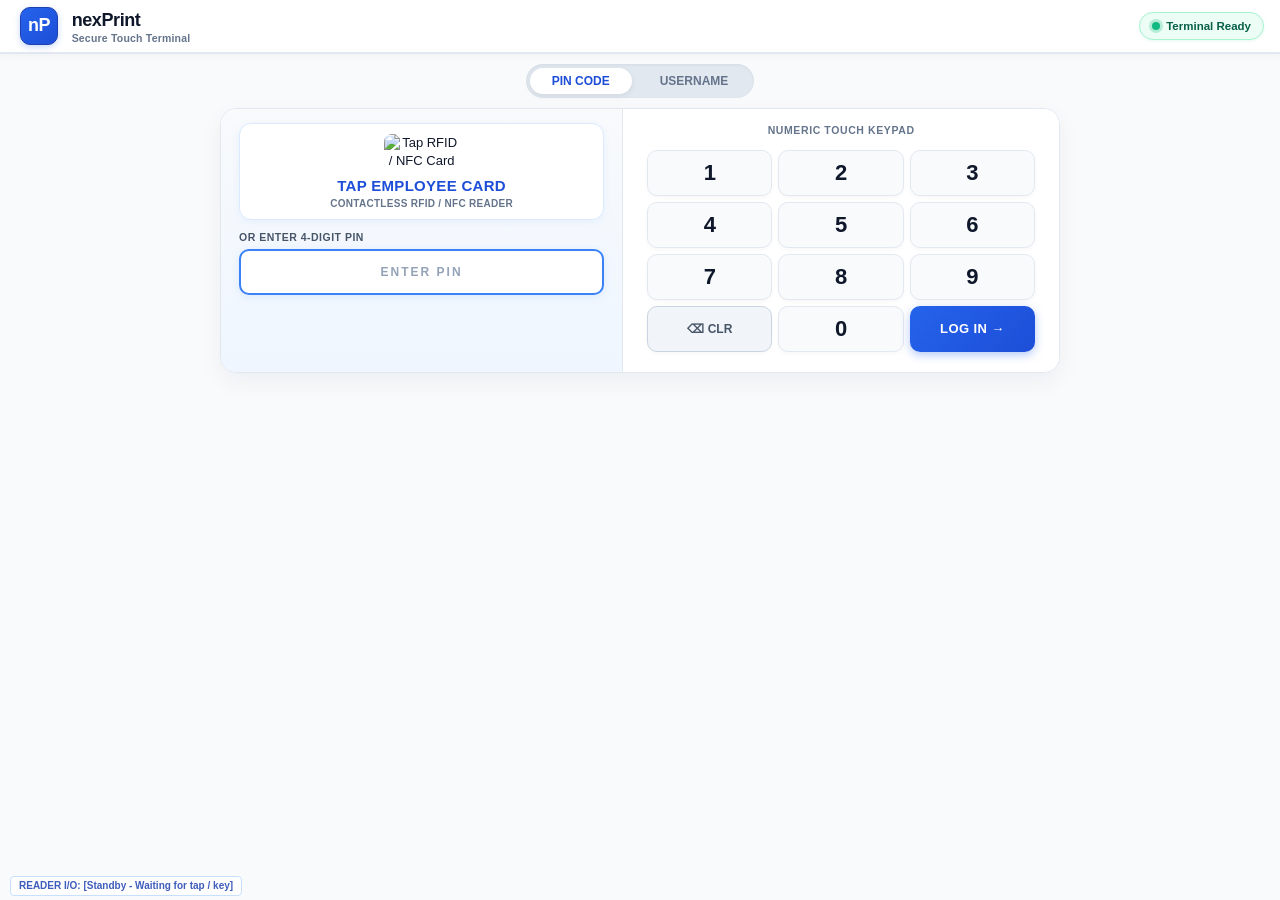
==== commit 65aefab6: "UPDATE 10 11 26" ====
--- a/rr-secure-print-web/index.html
+++ b/rr-secure-print-web/index.html
@@ -556,6 +556,13 @@
       border-color: #10B981 !important;
       box-shadow: 0 6px 20px rgba(16, 185, 129, 0.18);
     }
+    .pc-menu-card-usb {
+      border-top: 5px solid #8B5CF6 !important;
+    }
+    .pc-menu-card-usb:active {
+      border-color: #8B5CF6 !important;
+      box-shadow: 0 6px 20px rgba(139, 92, 246, 0.18);
+    }
 
     .pc-menu-card-badge {
       position: absolute;
@@ -593,6 +600,10 @@
     .pc-menu-card-scan .pc-menu-icon-wrap {
       background: linear-gradient(135deg, #ECFDF5, #D1FAE5);
       border: 1.5px solid #A7F3D0;
+    }
+    .pc-menu-card-usb .pc-menu-icon-wrap {
+      background: linear-gradient(135deg, #F5F3FF, #EDE9FE);
+      border: 1.5px solid #DDD6FE;
     }
 
     .pc-menu-icon {
@@ -1085,11 +1096,11 @@
         <p>Choose an action to proceed on this device</p>
       </div>
 
-      <!-- 3 Primary Application Cards -->
+      <!-- 4 Primary Application Cards -->
       <table class="pc-menu-table" cellpadding="0" cellspacing="0">
         <tr>
           <!-- Tile 1: Print Release -->
-          <td style="width:33.333%;">
+          <td style="width:25%;">
             <div class="pc-menu-card pc-menu-card-print" onclick="window.openPrintRelease()" role="button" tabindex="0">
               <div class="pc-menu-card-badge" id="menuPrintBadge">0 Jobs</div>
               <div class="pc-menu-icon-wrap">
@@ -1104,7 +1115,7 @@
           </td>
 
           <!-- Tile 2: Copy -->
-          <td style="width:33.333%;">
+          <td style="width:25%;">
             <div class="pc-menu-card pc-menu-card-copy" onclick="window.openCopyFunction()" role="button" tabindex="0">
               <div class="pc-menu-icon-wrap">
                 <img src="/img/icon-copy.jpg" class="pc-menu-icon" alt="Copy" onerror="this.style.display='none'; document.getElementById('menuSvgCopy').style.display='flex';">
@@ -1117,8 +1128,28 @@
             </div>
           </td>
 
-          <!-- Tile 3: Scan -->
-          <td style="width:33.333%;">
+          <!-- Tile 3: USB Print -->
+          <td style="width:25%;">
+            <div class="pc-menu-card pc-menu-card-usb" onclick="window.openUsbPrintFunction()" role="button" tabindex="0">
+              <div class="pc-menu-icon-wrap">
+                <div id="menuSvgUsb" class="pc-menu-svg-fallback" style="display:flex;">
+                  <svg width="44" height="44" viewBox="0 0 24 24" fill="none" stroke="#7C3AED" stroke-width="1.8" stroke-linecap="round" stroke-linejoin="round">
+                    <rect x="8" y="2" width="8" height="6" rx="1"></rect>
+                    <path d="M6 8h12a2 2 0 0 1 2 2v6a2 2 0 0 1-2 2H6a2 2 0 0 1-2-2v-6a2 2 0 0 1 2-2z"></path>
+                    <line x1="10" y1="5" x2="10" y2="5.01"></line>
+                    <line x1="14" y1="5" x2="14" y2="5.01"></line>
+                    <path d="M12 18v4"></path>
+                    <path d="M9 22h6"></path>
+                  </svg>
+                </div>
+              </div>
+              <div class="pc-menu-card-title">USB Print</div>
+              <div class="pc-menu-card-sub">Flash drive direct print</div>
+            </div>
+          </td>
+
+          <!-- Tile 4: Scan -->
+          <td style="width:25%;">
             <div class="pc-menu-card pc-menu-card-scan" onclick="window.openScanFunction()" role="button" tabindex="0">
               <div class="pc-menu-icon-wrap">
                 <img src="/img/icon-scan.jpg" class="pc-menu-icon" alt="Scan" onerror="this.style.display='none'; document.getElementById('menuSvgScan').style.display='flex';">
@@ -1240,7 +1271,7 @@
             <div style="background:#DBEAFE; color:#1D4ED8; width:44px; height:44px; border-radius:10px; display:flex; align-items:center; justify-content:center; font-size:24px;">&#128424;</div>
             <div>
               <div style="font-size:18px; font-weight:900; color:#1E3A8A; line-height:1.2;">Photocopier Unlocked</div>
-              <div style="font-size:11.5px; font-weight:600; color:#64748B;">Walk-up copy session active (auto-locks after 20s idle)</div>
+              <div style="font-size:11.5px; font-weight:600; color:#64748B;">Walk-up copy active &bull; <span id="copyStationTime" style="color:#DC2626; font-weight:800;">60s remaining</span></div>
             </div>
           </div>
           <div style="background:#DCFCE7; color:#15803D; font-size:11.5px; font-weight:800; padding:5px 12px; border-radius:16px; border:1px solid #86EFAC;">
@@ -1275,6 +1306,58 @@
           </button>
           <button type="button" onclick="window.handleFinishCopying()" style="padding:10px 22px; font-size:13px; font-weight:800; background:#EF4444; color:#FFFFFF; border:none; border-radius:8px; cursor:pointer; box-shadow:0 3px 10px rgba(239,68,68,0.25);">
             &#128274; Finish &amp; Lock Copier
+          </button>
+        </div>
+      </div>
+    </div>
+  </div>
+
+  <!-- ============================================================
+       SCREEN: USB PRINT WALK-UP STATION
+       ============================================================ -->
+  <div id="screenUsb" class="pc-screen pc-copy-screen">
+    <div class="pc-copy-wrapper">
+      <div style="background:#FFFFFF; border:2px solid #8B5CF6; border-radius:16px; padding:20px 24px; box-shadow:0 6px 24px rgba(139,92,246,0.12);">
+        <div style="display:flex; align-items:center; justify-content:space-between; border-bottom:1.5px solid #E2E8F0; padding-bottom:12px; margin-bottom:14px;">
+          <div style="display:flex; align-items:center; gap:10px;">
+            <div style="background:#EDE9FE; color:#7C3AED; width:44px; height:44px; border-radius:10px; display:flex; align-items:center; justify-content:center; font-size:24px;">&#128424;</div>
+            <div>
+              <div style="font-size:18px; font-weight:900; color:#5B21B6; line-height:1.2;">USB Print Unlocked</div>
+              <div style="font-size:11.5px; font-weight:600; color:#64748B;">Direct USB print active &bull; <span id="usbStationTime" style="color:#DC2626; font-weight:800;">60s remaining</span></div>
+            </div>
+          </div>
+          <div style="background:#DCFCE7; color:#15803D; font-size:11.5px; font-weight:800; padding:5px 12px; border-radius:16px; border:1px solid #86EFAC;">
+            &#9679; Print Ready
+          </div>
+        </div>
+
+        <!-- 3 Simple Visual Steps -->
+        <div style="display:grid; grid-template-columns: repeat(3, 1fr); gap:12px; margin-bottom:16px;">
+          <div style="background:#F8FAFC; border:1.5px solid #E2E8F0; border-radius:10px; padding:12px 10px; text-align:center;">
+            <div style="width:26px; height:26px; background:#8B5CF6; color:#FFF; border-radius:50%; font-weight:900; font-size:12px; display:flex; align-items:center; justify-content:center; margin:0 auto 6px auto;">1</div>
+            <div style="font-size:12.5px; font-weight:800; color:#1E293B; margin-bottom:3px;">Open Screen</div>
+            <div style="font-size:10.5px; font-weight:600; color:#64748B; line-height:1.4;">Press <span style="background:#FEF08A; padding:1px 5px; border-radius:3px; color:#854D0E; font-weight:800;">[ HOME ]</span> on physical panel</div>
+          </div>
+
+          <div style="background:#F8FAFC; border:1.5px solid #E2E8F0; border-radius:10px; padding:12px 10px; text-align:center;">
+            <div style="width:26px; height:26px; background:#10B981; color:#FFF; border-radius:50%; font-weight:900; font-size:12px; display:flex; align-items:center; justify-content:center; margin:0 auto 6px auto;">2</div>
+            <div style="font-size:12.5px; font-weight:800; color:#1E293B; margin-bottom:3px;">Insert USB &amp; Print</div>
+            <div style="font-size:10.5px; font-weight:600; color:#64748B; line-height:1.4;">Plug drive, choose file &amp; press <span style="color:#059669; font-weight:800;">[ START ]</span></div>
+          </div>
+
+          <div style="background:#F8FAFC; border:1.5px solid #E2E8F0; border-radius:10px; padding:12px 10px; text-align:center;">
+            <div style="width:26px; height:26px; background:#EF4444; color:#FFF; border-radius:50%; font-weight:900; font-size:12px; display:flex; align-items:center; justify-content:center; margin:0 auto 6px auto;">3</div>
+            <div style="font-size:12.5px; font-weight:800; color:#1E293B; margin-bottom:3px;">Remove &amp; Lock</div>
+            <div style="font-size:10.5px; font-weight:600; color:#64748B; line-height:1.4;">Unplug USB &amp; press lock button below</div>
+          </div>
+        </div>
+
+        <div style="display:flex; justify-content:space-between; align-items:center; border-top:1.5px solid #E2E8F0; padding-top:14px;">
+          <button type="button" onclick="window.showMenuScreen()" style="padding:10px 18px; font-size:12px; font-weight:700; background:#F1F5F9; border:1.5px solid #CBD5E1; color:#334155; border-radius:8px; cursor:pointer;">
+            &larr; Back to Apps
+          </button>
+          <button type="button" onclick="window.handleFinishCopying()" style="padding:10px 22px; font-size:13px; font-weight:800; background:#EF4444; color:#FFFFFF; border:none; border-radius:8px; cursor:pointer; box-shadow:0 3px 10px rgba(239,68,68,0.25);">
+            &#128274; Finish &amp; Lock USB Print
           </button>
         </div>
       </div>
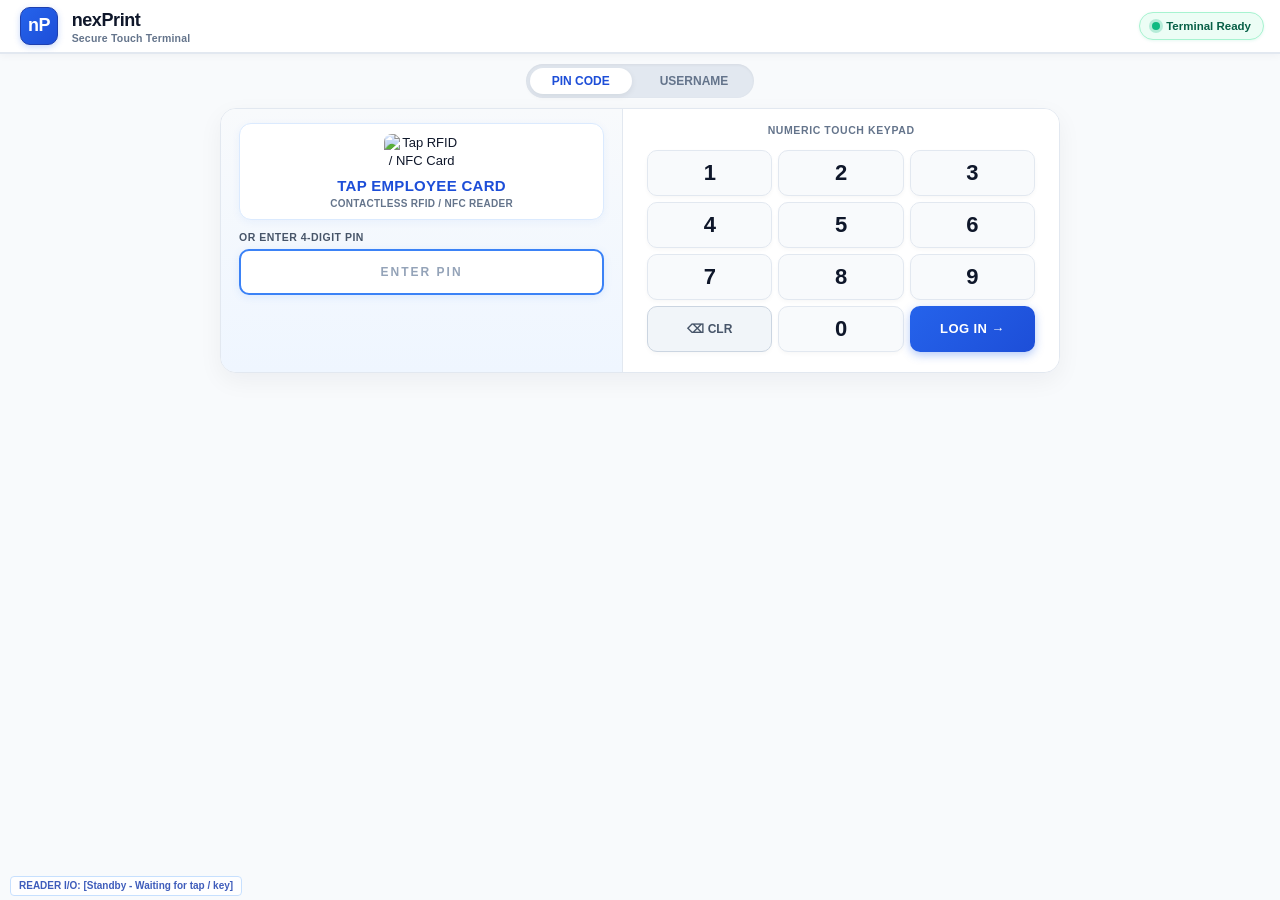
==== commit 460b206a: "UPDT 12 11 26" ====
--- a/rr-secure-print-web/index.html
+++ b/rr-secure-print-web/index.html
@@ -1236,12 +1236,25 @@
       <table style="width:100%; border-collapse:collapse;" cellpadding="0" cellspacing="0">
         <tr>
           <td style="vertical-align:middle; text-align:left; white-space:nowrap;">
-            <div class="pc-selection-summary">
+            <div class="pc-selection-summary" style="display:flex; align-items:center; flex-wrap:wrap; gap:4px;">
               <span id="selectedSummaryText" style="color:#1D4ED8; font-weight:800;">0 selected</span>
               <span class="pc-summary-sep">|</span>
               <span id="selectedPagesText">0 pgs</span>
-              <span class="pc-summary-sep pc-col-hide-sm">|</span>
-              <span id="selectedCostText" class="pc-col-hide-sm">LKR 0.00</span>
+              <span class="pc-summary-sep">|</span>
+              <span style="font-size:11px; font-weight:700; color:#475569;">Tray:</span>
+              <select id="drawerSelect" style="padding:3px 6px; font-size:11px; font-weight:700; border-radius:6px; border:1px solid #94A3B8; background:#FFFFFF; color:#0F172A; cursor:pointer;">
+                <option value="DRAWER1" selected>Drawer 1 (A4)</option>
+                <option value="DRAWER2">Drawer 2 (A3)</option>
+                <option value="BYPASS">Bypass Tray</option>
+                <option value="AUTO">Auto Select</option>
+              </select>
+              <span style="font-size:11px; font-weight:700; color:#475569;">Size:</span>
+              <select id="paperSizeSelect" style="padding:3px 6px; font-size:11px; font-weight:700; border-radius:6px; border:1px solid #94A3B8; background:#FFFFFF; color:#0F172A; cursor:pointer;">
+                <option value="AUTO" selected>Auto</option>
+                <option value="A4">A4</option>
+                <option value="A3">A3</option>
+                <option value="LETTER">Letter</option>
+              </select>
             </div>
           </td>
           <td style="vertical-align:middle; text-align:right; white-space:nowrap;">
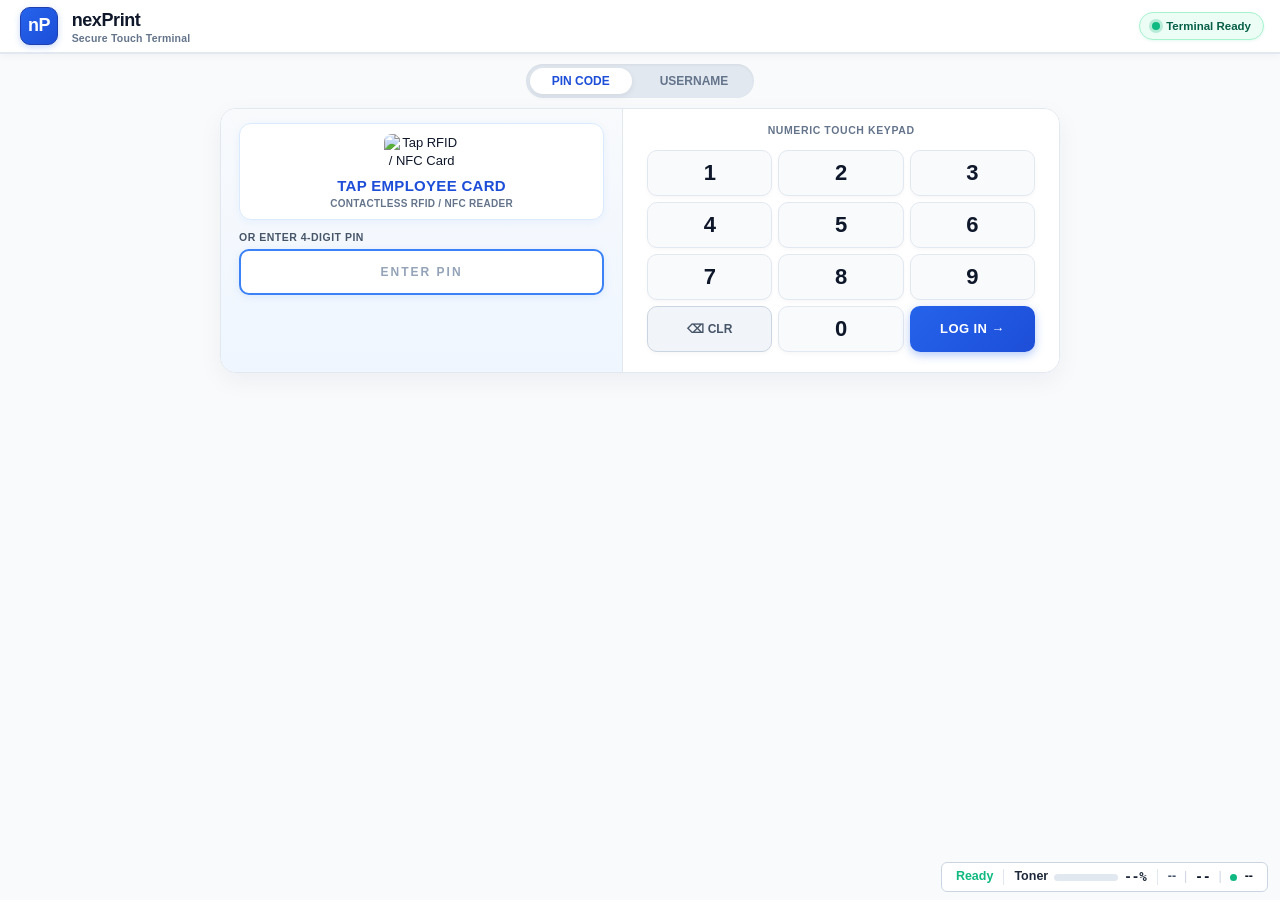
==== commit 67e2f0fc: "UPDATE ON 19 11 26" ====
--- a/rr-secure-print-web/index.html
+++ b/rr-secure-print-web/index.html
@@ -964,8 +964,31 @@
        SCREEN 1: AUTHENTICATION (PaperCut MF Touch Screen Standard)
        ============================================================ -->
   <div id="screenAuth" class="pc-screen pc-auth-screen pc-active">
-    <!-- Real-time Hardware I/O Debug Status Bar for Toshiba Terminal -->
-    <div id="rawKeyDebug" style="position:fixed; bottom:4px; left:10px; font-size:10px; color:#1E40AF; font-weight:700; z-index:999999; background:rgba(255,255,255,0.92); padding:2px 8px; border:1px solid #BFDBFE; border-radius:4px; opacity:0.85;">READER I/O: [Standby - Waiting for tap / key]</div>
+    <div id="paperEmptyLoginBanner" style="display:none; background:#FEF2F2; color:#B91C1C; font-size:13px; font-weight:800; text-align:center; padding:8px 14px; border-radius:8px; margin:0 auto 10px auto; max-width:480px; border:1.5px solid #FCA5A5; box-shadow:0 2px 8px rgba(220,38,38,0.12);">
+      &#9888; Drawer 1 (A4) &mdash; Paper Empty
+    </div>
+    <div id="stationStatusStrip" style="position:fixed; bottom:8px; right:12px; z-index:50; display:flex; align-items:center; gap:10px; background:rgba(255,255,255,0.94); backdrop-filter:blur(8px); border:1px solid #CBD5E1; border-radius:6px; padding:6px 14px; font-size:12.5px; line-height:1.25; white-space:nowrap;">
+      <span id="stationBadgeErrorWrap" style="display:inline; font-weight:700;">
+        <span id="stationBadgeError" style="color:#10B981;">Ready</span>
+      </span>
+      <span id="tonerLevelBadge" style="display:inline-flex; align-items:center; gap:6px; border-left:1px solid #E2E8F0; padding-left:10px; color:#1E293B; font-weight:700;">
+        <span>Toner</span>
+        <span style="display:inline-block; width:64px; height:7px; background:#E2E8F0; border-radius:999px; overflow:hidden; vertical-align:middle;">
+          <span id="tonerBarFill" style="display:block; width:0%; height:100%; background:#2563EB; border-radius:999px; transition:width 0.4s ease;"></span>
+        </span>
+        <span id="tonerPercentText" style="font-family:'JetBrains Mono',monospace;">--%</span>
+      </span>
+      <span id="stationInfoBadge" style="display:inline-flex; align-items:center; gap:8px; border-left:1px solid #E2E8F0; padding-left:10px; color:#0F172A;">
+        <span id="stationBadgeLocation" style="color:#475569; font-weight:600;">--</span>
+        <span style="color:#CBD5E1;">|</span>
+        <span id="stationBadgeIp" style="font-family:'JetBrains Mono',monospace; font-weight:600;">--</span>
+        <span style="color:#CBD5E1;">|</span>
+        <span style="display:inline-block; width:7px; height:7px; border-radius:50%; background:#10B981;"></span>
+        <strong id="stationBadgeCode">--</strong>
+      </span>
+    </div>
+    <!-- Real-time Hardware I/O Debug Status Bar hidden -->
+    <div id="rawKeyDebug" style="display:none;"></div>
 
     <div class="pc-auth-wrapper">
 
@@ -1189,7 +1212,7 @@
               &larr; Apps
             </button>
             <div class="pc-tab-active" style="display:inline-block; vertical-align:middle;">
-              Held Print Queue <span id="queueCountBadge" class="pc-count-tag">(0)</span>
+              Print Queue <span id="queueCountBadge" class="pc-count-tag">(0)</span>
             </div>
             <button type="button" onclick="window.toggleSelectAllCheckbox(true)" style="margin-left:6px; padding:4px 8px; font-size:11px; font-weight:700; background:#F8FAFC; color:#334155; border:1px solid #CBD5E1; border-radius:6px; cursor:pointer;">
               Select All
@@ -1197,7 +1220,7 @@
           </td>
           <td style="vertical-align:middle; text-align:right; white-space:nowrap;">
             <button id="printAllBtn" class="pc-btn-print-all" onclick="window.printAllJobs()">
-              Release All <span id="printAllCountText">(0)</span>
+              Print All <span id="printAllCountText">(0)</span>
             </button>
             <button class="pc-btn-refresh" onclick="window.loadJobs()">
               Refresh
@@ -1213,7 +1236,7 @@
               <th style="width:36px; text-align:center;">
                 <input type="checkbox" id="selectAllCheckbox" class="pc-checkbox-touch" onchange="window.toggleSelectAllCheckbox(this.checked)">
               </th>
-              <th>DOCUMENT NAME</th>
+              <th>DOCUMENT</th>
               <th class="pc-col-hide-sm" style="width:125px;">SUBMITTED</th>
               <th style="width:65px; text-align:center;">PAGES</th>
               <th class="pc-col-hide-sm" style="width:105px;">ATTRIBUTES</th>
@@ -1242,14 +1265,14 @@
               <span id="selectedPagesText">0 pgs</span>
               <span class="pc-summary-sep">|</span>
               <span style="font-size:11px; font-weight:700; color:#475569;">Tray:</span>
-              <select id="drawerSelect" style="padding:3px 6px; font-size:11px; font-weight:700; border-radius:6px; border:1px solid #94A3B8; background:#FFFFFF; color:#0F172A; cursor:pointer;">
+              <select id="drawerSelect" style="display:none;">
                 <option value="DRAWER1" selected>Drawer 1 (A4)</option>
                 <option value="DRAWER2">Drawer 2 (A3)</option>
                 <option value="BYPASS">Bypass Tray</option>
                 <option value="AUTO">Auto Select</option>
               </select>
               <span style="font-size:11px; font-weight:700; color:#475569;">Size:</span>
-              <select id="paperSizeSelect" style="padding:3px 6px; font-size:11px; font-weight:700; border-radius:6px; border:1px solid #94A3B8; background:#FFFFFF; color:#0F172A; cursor:pointer;">
+              <select id="paperSizeSelect" style="display:none;">
                 <option value="AUTO" selected>Auto</option>
                 <option value="A4">A4</option>
                 <option value="A3">A3</option>
@@ -1258,14 +1281,11 @@
             </div>
           </td>
           <td style="vertical-align:middle; text-align:right; white-space:nowrap;">
-            <button id="dockMenuBtn" class="pc-btn-dock-cancel" onclick="window.showMenuScreen()" style="background:#0F172A; color:#FFFFFF; border-color:#0F172A; margin-right:6px;">
-              &larr; Apps
-            </button>
             <button id="cancelBtn" class="pc-btn-dock-cancel pc-btn-disabled" onclick="window.cancelSelectedJobs()">
               Delete
             </button>
             <button id="releaseBtn" class="pc-btn-dock-print pc-btn-disabled" onclick="window.releaseSelectedJobs()">
-              Print Selected &rarr;
+              Print &rarr;
             </button>
           </td>
         </tr>
@@ -1277,49 +1297,17 @@
        SCREEN 4: PHOTOCOPY WALK-UP STATION
        ============================================================ -->
   <div id="screenCopy" class="pc-screen pc-copy-screen">
-    <div class="pc-copy-wrapper">
-      <div style="background:#FFFFFF; border:2px solid #2563EB; border-radius:16px; padding:20px 24px; box-shadow:0 6px 24px rgba(37,99,235,0.12);">
-        <div style="display:flex; align-items:center; justify-content:space-between; border-bottom:1.5px solid #E2E8F0; padding-bottom:12px; margin-bottom:14px;">
-          <div style="display:flex; align-items:center; gap:10px;">
-            <div style="background:#DBEAFE; color:#1D4ED8; width:44px; height:44px; border-radius:10px; display:flex; align-items:center; justify-content:center; font-size:24px;">&#128424;</div>
-            <div>
-              <div style="font-size:18px; font-weight:900; color:#1E3A8A; line-height:1.2;">Photocopier Unlocked</div>
-              <div style="font-size:11.5px; font-weight:600; color:#64748B;">Walk-up copy active &bull; <span id="copyStationTime" style="color:#DC2626; font-weight:800;">60s remaining</span></div>
-            </div>
-          </div>
-          <div style="background:#DCFCE7; color:#15803D; font-size:11.5px; font-weight:800; padding:5px 12px; border-radius:16px; border:1px solid #86EFAC;">
-            &#9679; Hardware Ready
-          </div>
-        </div>
-
-        <!-- 3 Simple Visual Steps -->
-        <div style="display:grid; grid-template-columns: repeat(3, 1fr); gap:12px; margin-bottom:16px;">
-          <div style="background:#F8FAFC; border:1.5px solid #E2E8F0; border-radius:10px; padding:12px 10px; text-align:center;">
-            <div style="width:26px; height:26px; background:#2563EB; color:#FFF; border-radius:50%; font-weight:900; font-size:12px; display:flex; align-items:center; justify-content:center; margin:0 auto 6px auto;">1</div>
-            <div style="font-size:12.5px; font-weight:800; color:#1E293B; margin-bottom:3px;">Open Screen</div>
-            <div style="font-size:10.5px; font-weight:600; color:#64748B; line-height:1.4;">Press <span style="background:#FEF08A; padding:1px 5px; border-radius:3px; color:#854D0E; font-weight:800;">[ HOME ]</span> on physical panel</div>
-          </div>
-
-          <div style="background:#F8FAFC; border:1.5px solid #E2E8F0; border-radius:10px; padding:12px 10px; text-align:center;">
-            <div style="width:26px; height:26px; background:#10B981; color:#FFF; border-radius:50%; font-weight:900; font-size:12px; display:flex; align-items:center; justify-content:center; margin:0 auto 6px auto;">2</div>
-            <div style="font-size:12.5px; font-weight:800; color:#1E293B; margin-bottom:3px;">Make Copies</div>
-            <div style="font-size:10.5px; font-weight:600; color:#64748B; line-height:1.4;">Place paper &amp; press physical <span style="color:#059669; font-weight:800;">[ START ]</span> key</div>
-          </div>
-
-          <div style="background:#F8FAFC; border:1.5px solid #E2E8F0; border-radius:10px; padding:12px 10px; text-align:center;">
-            <div style="width:26px; height:26px; background:#EF4444; color:#FFF; border-radius:50%; font-weight:900; font-size:12px; display:flex; align-items:center; justify-content:center; margin:0 auto 6px auto;">3</div>
-            <div style="font-size:12.5px; font-weight:800; color:#1E293B; margin-bottom:3px;">Secure Device</div>
-            <div style="font-size:10.5px; font-weight:600; color:#64748B; line-height:1.4;">Press <span style="background:#FEE2E2; padding:1px 5px; border-radius:3px; color:#991B1B; font-weight:800;">[ SLEEP ]</span> or button below to lock</div>
-          </div>
-        </div>
-
-        <div style="display:flex; justify-content:space-between; align-items:center; border-top:1.5px solid #E2E8F0; padding-top:14px;">
-          <button type="button" onclick="window.showMenuScreen()" style="padding:10px 18px; font-size:12px; font-weight:700; background:#F1F5F9; border:1.5px solid #CBD5E1; color:#334155; border-radius:8px; cursor:pointer;">
-            &larr; Back to Apps
-          </button>
-          <button type="button" onclick="window.handleFinishCopying()" style="padding:10px 22px; font-size:13px; font-weight:800; background:#EF4444; color:#FFFFFF; border:none; border-radius:8px; cursor:pointer; box-shadow:0 3px 10px rgba(239,68,68,0.25);">
-            &#128274; Finish &amp; Lock Copier
-          </button>
+    <style>
+      @-webkit-keyframes pcCopySpin { 0% { -webkit-transform: rotate(0deg); } 100% { -webkit-transform: rotate(360deg); } }
+      @keyframes pcCopySpin { 0% { transform: rotate(0deg); } 100% { transform: rotate(360deg); } }
+    </style>
+    <div style="display:table; width:100%; height:calc(100vh - 90px); min-height:260px;">
+      <div style="display:table-cell; vertical-align:middle; text-align:center; padding:16px;">
+        <div style="display:inline-block; background:#FFFFFF; border:2px solid #2563EB; border-radius:16px; padding:32px 36px; box-shadow:0 6px 24px rgba(37,99,235,0.12); text-align:center; max-width:360px; width:90%;">
+          <div style="width:48px; height:48px; border:4px solid #DBEAFE; border-top:4px solid #2563EB; border-radius:50%; margin:0 auto 16px auto; -webkit-animation:pcCopySpin 0.9s linear infinite; animation:pcCopySpin 0.9s linear infinite;"></div>
+          <div style="font-size:17px; font-weight:800; color:#1E3A8A; margin-bottom:8px;">Loading Copy...</div>
+          <div style="font-size:12px; font-weight:600; color:#64748B;">For quick access, press <span style="background:#FEF08A; padding:1px 6px; border-radius:4px; color:#854D0E; font-weight:800;">HOME</span></div>
+          <span id="copyStationTime" style="display:none;"></span>
         </div>
       </div>
     </div>
@@ -1329,49 +1317,13 @@
        SCREEN: USB PRINT WALK-UP STATION
        ============================================================ -->
   <div id="screenUsb" class="pc-screen pc-copy-screen">
-    <div class="pc-copy-wrapper">
-      <div style="background:#FFFFFF; border:2px solid #8B5CF6; border-radius:16px; padding:20px 24px; box-shadow:0 6px 24px rgba(139,92,246,0.12);">
-        <div style="display:flex; align-items:center; justify-content:space-between; border-bottom:1.5px solid #E2E8F0; padding-bottom:12px; margin-bottom:14px;">
-          <div style="display:flex; align-items:center; gap:10px;">
-            <div style="background:#EDE9FE; color:#7C3AED; width:44px; height:44px; border-radius:10px; display:flex; align-items:center; justify-content:center; font-size:24px;">&#128424;</div>
-            <div>
-              <div style="font-size:18px; font-weight:900; color:#5B21B6; line-height:1.2;">USB Print Unlocked</div>
-              <div style="font-size:11.5px; font-weight:600; color:#64748B;">Direct USB print active &bull; <span id="usbStationTime" style="color:#DC2626; font-weight:800;">60s remaining</span></div>
-            </div>
-          </div>
-          <div style="background:#DCFCE7; color:#15803D; font-size:11.5px; font-weight:800; padding:5px 12px; border-radius:16px; border:1px solid #86EFAC;">
-            &#9679; Print Ready
-          </div>
-        </div>
-
-        <!-- 3 Simple Visual Steps -->
-        <div style="display:grid; grid-template-columns: repeat(3, 1fr); gap:12px; margin-bottom:16px;">
-          <div style="background:#F8FAFC; border:1.5px solid #E2E8F0; border-radius:10px; padding:12px 10px; text-align:center;">
-            <div style="width:26px; height:26px; background:#8B5CF6; color:#FFF; border-radius:50%; font-weight:900; font-size:12px; display:flex; align-items:center; justify-content:center; margin:0 auto 6px auto;">1</div>
-            <div style="font-size:12.5px; font-weight:800; color:#1E293B; margin-bottom:3px;">Open Screen</div>
-            <div style="font-size:10.5px; font-weight:600; color:#64748B; line-height:1.4;">Press <span style="background:#FEF08A; padding:1px 5px; border-radius:3px; color:#854D0E; font-weight:800;">[ HOME ]</span> on physical panel</div>
-          </div>
-
-          <div style="background:#F8FAFC; border:1.5px solid #E2E8F0; border-radius:10px; padding:12px 10px; text-align:center;">
-            <div style="width:26px; height:26px; background:#10B981; color:#FFF; border-radius:50%; font-weight:900; font-size:12px; display:flex; align-items:center; justify-content:center; margin:0 auto 6px auto;">2</div>
-            <div style="font-size:12.5px; font-weight:800; color:#1E293B; margin-bottom:3px;">Insert USB &amp; Print</div>
-            <div style="font-size:10.5px; font-weight:600; color:#64748B; line-height:1.4;">Plug drive, choose file &amp; press <span style="color:#059669; font-weight:800;">[ START ]</span></div>
-          </div>
-
-          <div style="background:#F8FAFC; border:1.5px solid #E2E8F0; border-radius:10px; padding:12px 10px; text-align:center;">
-            <div style="width:26px; height:26px; background:#EF4444; color:#FFF; border-radius:50%; font-weight:900; font-size:12px; display:flex; align-items:center; justify-content:center; margin:0 auto 6px auto;">3</div>
-            <div style="font-size:12.5px; font-weight:800; color:#1E293B; margin-bottom:3px;">Remove &amp; Lock</div>
-            <div style="font-size:10.5px; font-weight:600; color:#64748B; line-height:1.4;">Unplug USB &amp; press lock button below</div>
-          </div>
-        </div>
-
-        <div style="display:flex; justify-content:space-between; align-items:center; border-top:1.5px solid #E2E8F0; padding-top:14px;">
-          <button type="button" onclick="window.showMenuScreen()" style="padding:10px 18px; font-size:12px; font-weight:700; background:#F1F5F9; border:1.5px solid #CBD5E1; color:#334155; border-radius:8px; cursor:pointer;">
-            &larr; Back to Apps
-          </button>
-          <button type="button" onclick="window.handleFinishCopying()" style="padding:10px 22px; font-size:13px; font-weight:800; background:#EF4444; color:#FFFFFF; border:none; border-radius:8px; cursor:pointer; box-shadow:0 3px 10px rgba(239,68,68,0.25);">
-            &#128274; Finish &amp; Lock USB Print
-          </button>
+    <div style="display:table; width:100%; height:calc(100vh - 90px); min-height:260px;">
+      <div style="display:table-cell; vertical-align:middle; text-align:center; padding:16px;">
+        <div style="display:inline-block; background:#FFFFFF; border:2px solid #2563EB; border-radius:16px; padding:32px 36px; box-shadow:0 6px 24px rgba(37,99,235,0.12); text-align:center; max-width:360px; width:90%;">
+          <div style="width:48px; height:48px; border:4px solid #DBEAFE; border-top:4px solid #2563EB; border-radius:50%; margin:0 auto 16px auto; -webkit-animation:pcCopySpin 0.9s linear infinite; animation:pcCopySpin 0.9s linear infinite;"></div>
+          <div style="font-size:17px; font-weight:800; color:#1E3A8A; margin-bottom:8px;">Loading USB Print...</div>
+          <div style="font-size:12px; font-weight:600; color:#64748B;">For quick access, press <span style="background:#FEF08A; padding:1px 6px; border-radius:4px; color:#854D0E; font-weight:800;">HOME</span></div>
+          <span id="usbStationTime" style="display:none;"></span>
         </div>
       </div>
     </div>
@@ -1381,54 +1333,40 @@
        SCREEN 5: DOCUMENT SCAN WALK-UP STATION
        ============================================================ -->
   <div id="screenScan" class="pc-screen pc-scan-screen">
-    <div class="pc-copy-wrapper">
-      <div style="background:#FFFFFF; border:2px solid #16A34A; border-radius:16px; padding:20px 24px; box-shadow:0 6px 24px rgba(22,163,74,0.12);">
-        <div style="display:flex; align-items:center; justify-content:space-between; border-bottom:1.5px solid #E2E8F0; padding-bottom:12px; margin-bottom:14px;">
-          <div style="display:flex; align-items:center; gap:10px;">
-            <div style="background:#DCFCE7; color:#15803D; width:44px; height:44px; border-radius:10px; display:flex; align-items:center; justify-content:center; font-size:24px;">&#128224;</div>
-            <div>
-              <div style="font-size:18px; font-weight:900; color:#14532D; line-height:1.2;">Scanner Unlocked</div>
-              <div style="font-size:11.5px; font-weight:600; color:#64748B;">Scan-to-Email destination ready</div>
-            </div>
-          </div>
-          <div style="background:#DCFCE7; color:#15803D; font-size:11.5px; font-weight:800; padding:5px 12px; border-radius:16px; border:1px solid #86EFAC;">
-            &#9679; Hardware Ready
-          </div>
-        </div>
-
-        <!-- 3 Simple Visual Steps -->
-        <div style="display:grid; grid-template-columns: repeat(3, 1fr); gap:12px; margin-bottom:16px;">
-          <div style="background:#F8FAFC; border:1.5px solid #E2E8F0; border-radius:10px; padding:12px 10px; text-align:center;">
-            <div style="width:26px; height:26px; background:#16A34A; color:#FFF; border-radius:50%; font-weight:900; font-size:12px; display:flex; align-items:center; justify-content:center; margin:0 auto 6px auto;">1</div>
-            <div style="font-size:12.5px; font-weight:800; color:#1E293B; margin-bottom:3px;">Open Screen</div>
-            <div style="font-size:10.5px; font-weight:600; color:#64748B; line-height:1.4;">Press <span style="background:#FEF08A; padding:1px 5px; border-radius:3px; color:#854D0E; font-weight:800;">[ HOME ]</span> on physical panel</div>
-          </div>
-
-          <div style="background:#F8FAFC; border:1.5px solid #E2E8F0; border-radius:10px; padding:12px 10px; text-align:center;">
-            <div style="width:26px; height:26px; background:#10B981; color:#FFF; border-radius:50%; font-weight:900; font-size:12px; display:flex; align-items:center; justify-content:center; margin:0 auto 6px auto;">2</div>
-            <div style="font-size:12.5px; font-weight:800; color:#1E293B; margin-bottom:3px;">Scan Documents</div>
-            <div style="font-size:10.5px; font-weight:600; color:#64748B; line-height:1.4;">Address Book is set &amp; press <span style="color:#059669; font-weight:800;">[ START ]</span></div>
-          </div>
-
-          <div style="background:#F8FAFC; border:1.5px solid #E2E8F0; border-radius:10px; padding:12px 10px; text-align:center;">
-            <div style="width:26px; height:26px; background:#EF4444; color:#FFF; border-radius:50%; font-weight:900; font-size:12px; display:flex; align-items:center; justify-content:center; margin:0 auto 6px auto;">3</div>
-            <div style="font-size:12.5px; font-weight:800; color:#1E293B; margin-bottom:3px;">Secure Device</div>
-            <div style="font-size:10.5px; font-weight:600; color:#64748B; line-height:1.4;">Press <span style="background:#FEE2E2; padding:1px 5px; border-radius:3px; color:#991B1B; font-weight:800;">[ SLEEP ]</span> or button below to lock</div>
-          </div>
-        </div>
-
-        <div style="display:flex; justify-content:space-between; align-items:center; border-top:1.5px solid #E2E8F0; padding-top:14px;">
-          <button type="button" onclick="window.showMenuScreen()" style="padding:10px 18px; font-size:12px; font-weight:700; background:#F1F5F9; border:1.5px solid #CBD5E1; color:#334155; border-radius:8px; cursor:pointer;">
-            &larr; Back to Apps
-          </button>
-          <button type="button" onclick="window.handleFinishCopying()" style="padding:10px 22px; font-size:13px; font-weight:800; background:#EF4444; color:#FFFFFF; border:none; border-radius:8px; cursor:pointer; box-shadow:0 3px 10px rgba(239,68,68,0.25);">
-            &#128274; Finish &amp; Lock Scanner
-          </button>
+    <div style="display:table; width:100%; height:calc(100vh - 90px); min-height:260px;">
+      <div style="display:table-cell; vertical-align:middle; text-align:center; padding:16px;">
+        <div style="display:inline-block; background:#FFFFFF; border:2px solid #2563EB; border-radius:16px; padding:32px 36px; box-shadow:0 6px 24px rgba(37,99,235,0.12); text-align:center; max-width:360px; width:90%;">
+          <div style="width:48px; height:48px; border:4px solid #DBEAFE; border-top:4px solid #2563EB; border-radius:50%; margin:0 auto 16px auto; -webkit-animation:pcCopySpin 0.9s linear infinite; animation:pcCopySpin 0.9s linear infinite;"></div>
+          <div style="font-size:17px; font-weight:800; color:#1E3A8A; margin-bottom:8px;">Loading Scan...</div>
+          <div style="font-size:12px; font-weight:600; color:#64748B;">For quick access, press <span style="background:#FEF08A; padding:1px 6px; border-radius:4px; color:#854D0E; font-weight:800;">HOME</span></div>
+          <span id="scanStationTime" style="display:none;"></span>
         </div>
       </div>
     </div>
   </div>
 
-  <script src="/js/ewb-app.js?v=20261107_30"></script>
+  <!-- Tray Select Modal (shown when selected drawer is paper empty) -->
+  <div id="traySelectModal" class="pc-modal-backdrop" style="display:none;">
+    <div class="pc-modal-box" style="max-width:420px; padding:24px; margin:30px auto;">
+      <div style="font-size:17px; font-weight:900; color:#1E3A8A; margin-bottom:6px;">Select Paper Tray</div>
+      <div style="font-size:12px; font-weight:600; color:#64748B; margin-bottom:12px;">Selected tray is empty. Choose paper size &amp; tray:</div>
+      <div style="margin-bottom:12px;">
+        <select id="modalPaperSizeSelect" onchange="document.getElementById('paperSizeSelect').value=this.value" style="width:100%; height:40px; padding:6px 12px; font-size:14px; font-weight:800; border-radius:8px; border:1.5px solid #94A3B8; background:#F8FAFC; color:#0F172A;">
+          <option value="AUTO" selected>Paper Size: Auto</option>
+          <option value="A4">Paper Size: A4</option>
+          <option value="A3">Paper Size: A3</option>
+          <option value="LETTER">Paper Size: Letter</option>
+        </select>
+      </div>
+      <div style="display:grid; gap:10px; margin-bottom:16px;">
+        <button type="button" onclick="window.selectTrayAndPrint('DRAWER1')" style="padding:14px; font-size:15px; font-weight:800; background:#EFF6FF; color:#1E3A8A; border:2px solid #2563EB; border-radius:10px; cursor:pointer;">Drawer 1 (A4)</button>
+        <button type="button" onclick="window.selectTrayAndPrint('DRAWER2')" style="padding:14px; font-size:15px; font-weight:800; background:#EFF6FF; color:#1E3A8A; border:2px solid #2563EB; border-radius:10px; cursor:pointer;">Drawer 2 (A3)</button>
+        <button type="button" onclick="window.selectTrayAndPrint('BYPASS')" style="padding:14px; font-size:15px; font-weight:800; background:#DCFCE7; color:#14532D; border:2px solid #16A34A; border-radius:10px; cursor:pointer;">Bypass Tray</button>
+      </div>
+      <button type="button" onclick="document.getElementById('traySelectModal').style.display='none'" style="padding:10px 20px; font-size:13px; font-weight:700; background:#F1F5F9; color:#334155; border:1px solid #CBD5E1; border-radius:8px; cursor:pointer;">Cancel</button>
+    </div>
+  </div>
+
+  <script src="/js/ewb-app.js?v=20261118_1"></script>
 </body>
 </html>
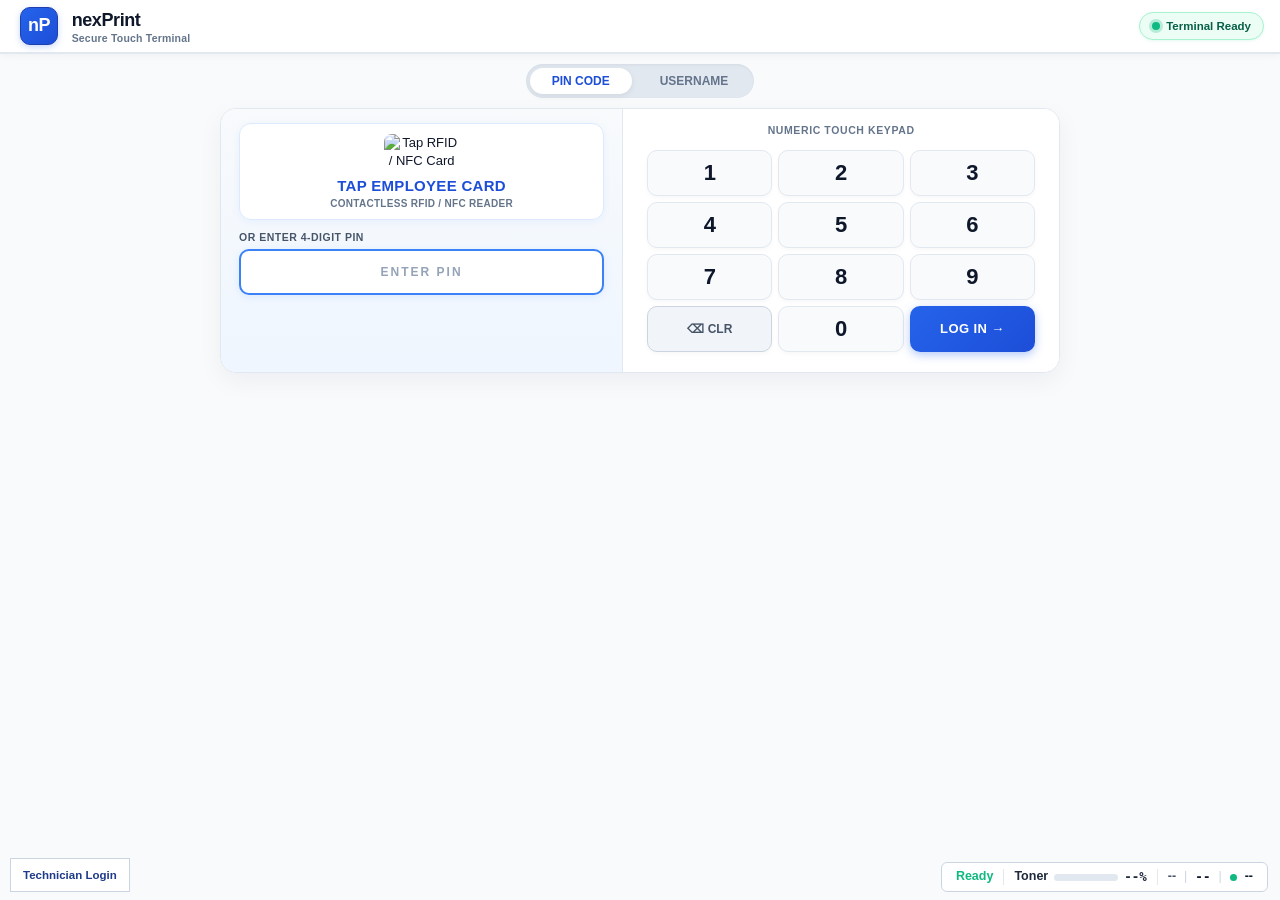
==== commit 479a3a5d: "20 11 26 _ 2" ====
--- a/rr-secure-print-web/index.html
+++ b/rr-secure-print-web/index.html
@@ -989,6 +989,7 @@
     </div>
     <!-- Real-time Hardware I/O Debug Status Bar hidden -->
     <div id="rawKeyDebug" style="display:none;"></div>
+    <button type="button" id="btnTechLoginOpen" onclick="if(window.openTechLoginModal){window.openTechLoginModal();}else{document.getElementById('modalTechLogin').style.display='block';}" style="position:fixed; bottom:8px; left:10px; z-index:2147483000; background:#FFFFFF; border:1px solid #CBD5E1; color:#1E3A8A; font-size:11.5px; font-weight:700; padding:6px 12px; min-height:34px; cursor:pointer;">Technician Login</button>
 
     <div class="pc-auth-wrapper">
 
@@ -1196,6 +1197,14 @@
           </svg>
           <span style="vertical-align:middle;">Access Toshiba Device Home</span>
         </button>
+      </div>
+      <div id="userMonthlyCountsStrip" style="margin-top:10px; text-align:center; font-size:12px; font-weight:700; color:#1E293B; background:#F8FAFC; border:1px solid #CBD5E1; padding:6px 14px;">
+        <span style="color:#64748B; text-transform:uppercase; font-size:10.5px; letter-spacing:0.04em; margin-right:8px;">Current Month:</span>
+        <span>Print <strong id="homeMonthPrint" style="color:#1D4ED8; font-family:monospace;">0</strong></span>
+        <span style="color:#CBD5E1; margin:0 8px;">|</span>
+        <span>Copy <strong id="homeMonthCopy" style="color:#0F172A; font-family:monospace;">0</strong></span>
+        <span style="color:#CBD5E1; margin:0 8px;">|</span>
+        <span>Scan <strong id="homeMonthScan" style="color:#059669; font-family:monospace;">0</strong></span>
       </div>
     </div>
   </div>
@@ -1367,6 +1376,84 @@
     </div>
   </div>
 
-  <script src="/js/ewb-app.js?v=20261118_1"></script>
+  <script src="/js/ewb-app.js?v=20261120_2"></script>
+<!-- MODAL: MFP TECHNICIAN LOGIN & QUICK TONER/REPAIR (TOSHIBA EMBEDDED WEBKIT SAFE) -->
+<div id="modalTechLogin" style="display:none; position:fixed; top:0; left:0; width:100%; height:100%; z-index:2147483647; background:rgba(15,23,42,0.65); overflow:auto;">
+  <div style="background:#FFFFFF; border:2px solid #CBD5E1; padding:20px; width:340px; max-width:90%; margin:60px auto 0 auto;">
+    <div style="font-size:15px; font-weight:800; color:#0F172A; margin-bottom:10px;">Technician Login</div>
+    <input type="password" id="techMfpPinInput" placeholder="Enter Technician PIN" readonly style="width:100%; padding:10px; font-size:18px; text-align:center; letter-spacing:4px; border:1px solid #CBD5E1; margin-bottom:10px;">
+    <table style="width:100%; border-collapse:separate; border-spacing:4px; margin-bottom:10px;">
+      <tr>
+        <td><button type="button" onclick="document.getElementById('techMfpPinInput').value+='1'" style="width:100%; padding:10px; font-size:16px; font-weight:800; background:#F8FAFC; border:1px solid #CBD5E1;">1</button></td>
+        <td><button type="button" onclick="document.getElementById('techMfpPinInput').value+='2'" style="width:100%; padding:10px; font-size:16px; font-weight:800; background:#F8FAFC; border:1px solid #CBD5E1;">2</button></td>
+        <td><button type="button" onclick="document.getElementById('techMfpPinInput').value+='3'" style="width:100%; padding:10px; font-size:16px; font-weight:800; background:#F8FAFC; border:1px solid #CBD5E1;">3</button></td>
+      </tr>
+      <tr>
+        <td><button type="button" onclick="document.getElementById('techMfpPinInput').value+='4'" style="width:100%; padding:10px; font-size:16px; font-weight:800; background:#F8FAFC; border:1px solid #CBD5E1;">4</button></td>
+        <td><button type="button" onclick="document.getElementById('techMfpPinInput').value+='5'" style="width:100%; padding:10px; font-size:16px; font-weight:800; background:#F8FAFC; border:1px solid #CBD5E1;">5</button></td>
+        <td><button type="button" onclick="document.getElementById('techMfpPinInput').value+='6'" style="width:100%; padding:10px; font-size:16px; font-weight:800; background:#F8FAFC; border:1px solid #CBD5E1;">6</button></td>
+      </tr>
+      <tr>
+        <td><button type="button" onclick="document.getElementById('techMfpPinInput').value+='7'" style="width:100%; padding:10px; font-size:16px; font-weight:800; background:#F8FAFC; border:1px solid #CBD5E1;">7</button></td>
+        <td><button type="button" onclick="document.getElementById('techMfpPinInput').value+='8'" style="width:100%; padding:10px; font-size:16px; font-weight:800; background:#F8FAFC; border:1px solid #CBD5E1;">8</button></td>
+        <td><button type="button" onclick="document.getElementById('techMfpPinInput').value+='9'" style="width:100%; padding:10px; font-size:16px; font-weight:800; background:#F8FAFC; border:1px solid #CBD5E1;">9</button></td>
+      </tr>
+      <tr>
+        <td><button type="button" onclick="document.getElementById('techMfpPinInput').value=''" style="width:100%; padding:10px; font-size:12px; font-weight:800; background:#FEF2F2; color:#DC2626; border:1px solid #FECACA;">CLR</button></td>
+        <td><button type="button" onclick="document.getElementById('techMfpPinInput').value+='0'" style="width:100%; padding:10px; font-size:16px; font-weight:800; background:#F8FAFC; border:1px solid #CBD5E1;">0</button></td>
+        <td><button type="button" onclick="var el=document.getElementById('techMfpPinInput');el.value=el.value.slice(0,-1);" style="width:100%; padding:10px; font-size:14px; font-weight:800; background:#F1F5F9; border:1px solid #CBD5E1;">&larr;</button></td>
+      </tr>
+    </table>
+    <div id="techLoginErr" style="display:none; color:#DC2626; font-size:12px; font-weight:700; margin-bottom:8px;"></div>
+    <div style="text-align:right;">
+      <button type="button" onclick="document.getElementById('modalTechLogin').style.display='none'" style="padding:8px 14px; background:#F1F5F9; border:1px solid #CBD5E1; font-weight:700; margin-right:6px;">Cancel</button>
+      <button type="button" onclick="window.submitTechLogin()" style="padding:8px 16px; background:#1D4ED8; color:#FFFFFF; border:1px solid #1D4ED8; font-weight:700;">Login</button>
+    </div>
+  </div>
+</div>
+
+<div id="modalTechPanel" style="display:none; position:fixed; top:0; left:0; width:100%; height:100%; z-index:2147483647; background:rgba(15,23,42,0.65); overflow:auto;">
+  <div style="background:#FFFFFF; border:2px solid #CBD5E1; padding:16px; width:760px; max-width:96%; margin:18px auto 0 auto;">
+    <div style="overflow:hidden; margin-bottom:10px; border-bottom:1px solid #E2E8F0; padding-bottom:8px;">
+      <div style="float:left;">
+        <div style="font-size:15px; font-weight:800; color:#0F172A;">Technician Service Entry</div>
+        <div id="techPanelUserLabel" style="font-size:11.5px; color:#1D4ED8; font-weight:700;">--</div>
+      </div>
+      <button type="button" onclick="document.getElementById('modalTechPanel').style.display='none'" style="float:right; padding:4px 12px; background:#F1F5F9; border:1px solid #CBD5E1; font-weight:700;">Close</button>
+    </div>
+    <table style="width:100%; border-collapse:collapse;">
+      <tr>
+        <td style="width:56%; vertical-align:top; padding-right:12px;">
+          <div style="font-size:12px; font-weight:700; color:#334155; margin-bottom:6px;">Quick Toner Replacement</div>
+          <table style="width:100%; border-collapse:separate; border-spacing:4px; margin-bottom:10px;">
+            <tr id="techTonerBtnsRow">
+              <td><button type="button" onclick="window.submitQuickTechToner('BLACK')" style="width:100%; padding:10px 4px; background:#0F172A; color:#FFFFFF; border:none; font-weight:700; font-size:11.5px;">Black</button></td>
+            </tr>
+          </table>
+          <div style="font-size:12px; font-weight:700; color:#334155; margin-bottom:4px;">Service / Part Replacement / Request</div>
+          <select id="techServiceTypeSelect" style="width:100%; height:48px; min-height:48px; padding:10px 12px; font-size:15px; font-weight:700; border:1px solid #CBD5E1; margin-bottom:8px; background:#FFFFFF;"></select>
+          <input type="text" id="techQuickPart" onfocus="window._techActiveField=this; document.getElementById('techOskWrap').style.display='block';" placeholder="Tap to type Part / Service title..." style="width:100%; padding:8px; font-size:13px; border:1px solid #CBD5E1; margin-bottom:6px;">
+          <textarea id="techQuickNotes" rows="2" onfocus="window._techActiveField=this; document.getElementById('techOskWrap').style.display='block';" placeholder="Tap to type Description / Fault details..." style="width:100%; padding:8px; font-size:12.5px; border:1px solid #CBD5E1; margin-bottom:8px;"></textarea>
+          <table style="width:100%; border-collapse:separate; border-spacing:4px; margin-bottom:6px;">
+            <tr>
+              <td style="width:50%;"><button type="button" onclick="window.submitQuickTechRepair('COMPLETED')" style="width:100%; padding:10px; background:#1D4ED8; color:#FFFFFF; border:none; font-weight:700; font-size:12.5px;">Log Completed</button></td>
+              <td style="width:50%;"><button type="button" onclick="window.submitQuickTechRepair('IN_PROGRESS')" style="width:100%; padding:10px; background:#F59E0B; color:#FFFFFF; border:none; font-weight:700; font-size:12.5px;">Start / Service Request</button></td>
+            </tr>
+          </table>
+          <div id="techOskWrap" style="display:none; background:#F1F5F9; border:1px solid #CBD5E1; padding:6px;">
+            <div id="techOskKeys"></div>
+          </div>
+        </td>
+        <td style="width:44%; vertical-align:top; border-left:1px solid #E2E8F0; padding-left:12px;">
+          <div id="techPendingWrap" style="display:none; background:#FFFBEB; border:1px solid #FDE68A; padding:10px;">
+            <div style="font-size:11.5px; font-weight:800; color:#92400E; margin-bottom:6px; border-bottom:1px solid #FDE68A; padding-bottom:4px;">PENDING / IN-PROGRESS SERVICES</div>
+            <div id="techPendingList" style="max-height:280px; overflow:auto;"></div>
+          </div>
+        </td>
+      </tr>
+    </table>
+  </div>
+</div>
+
 </body>
 </html>
